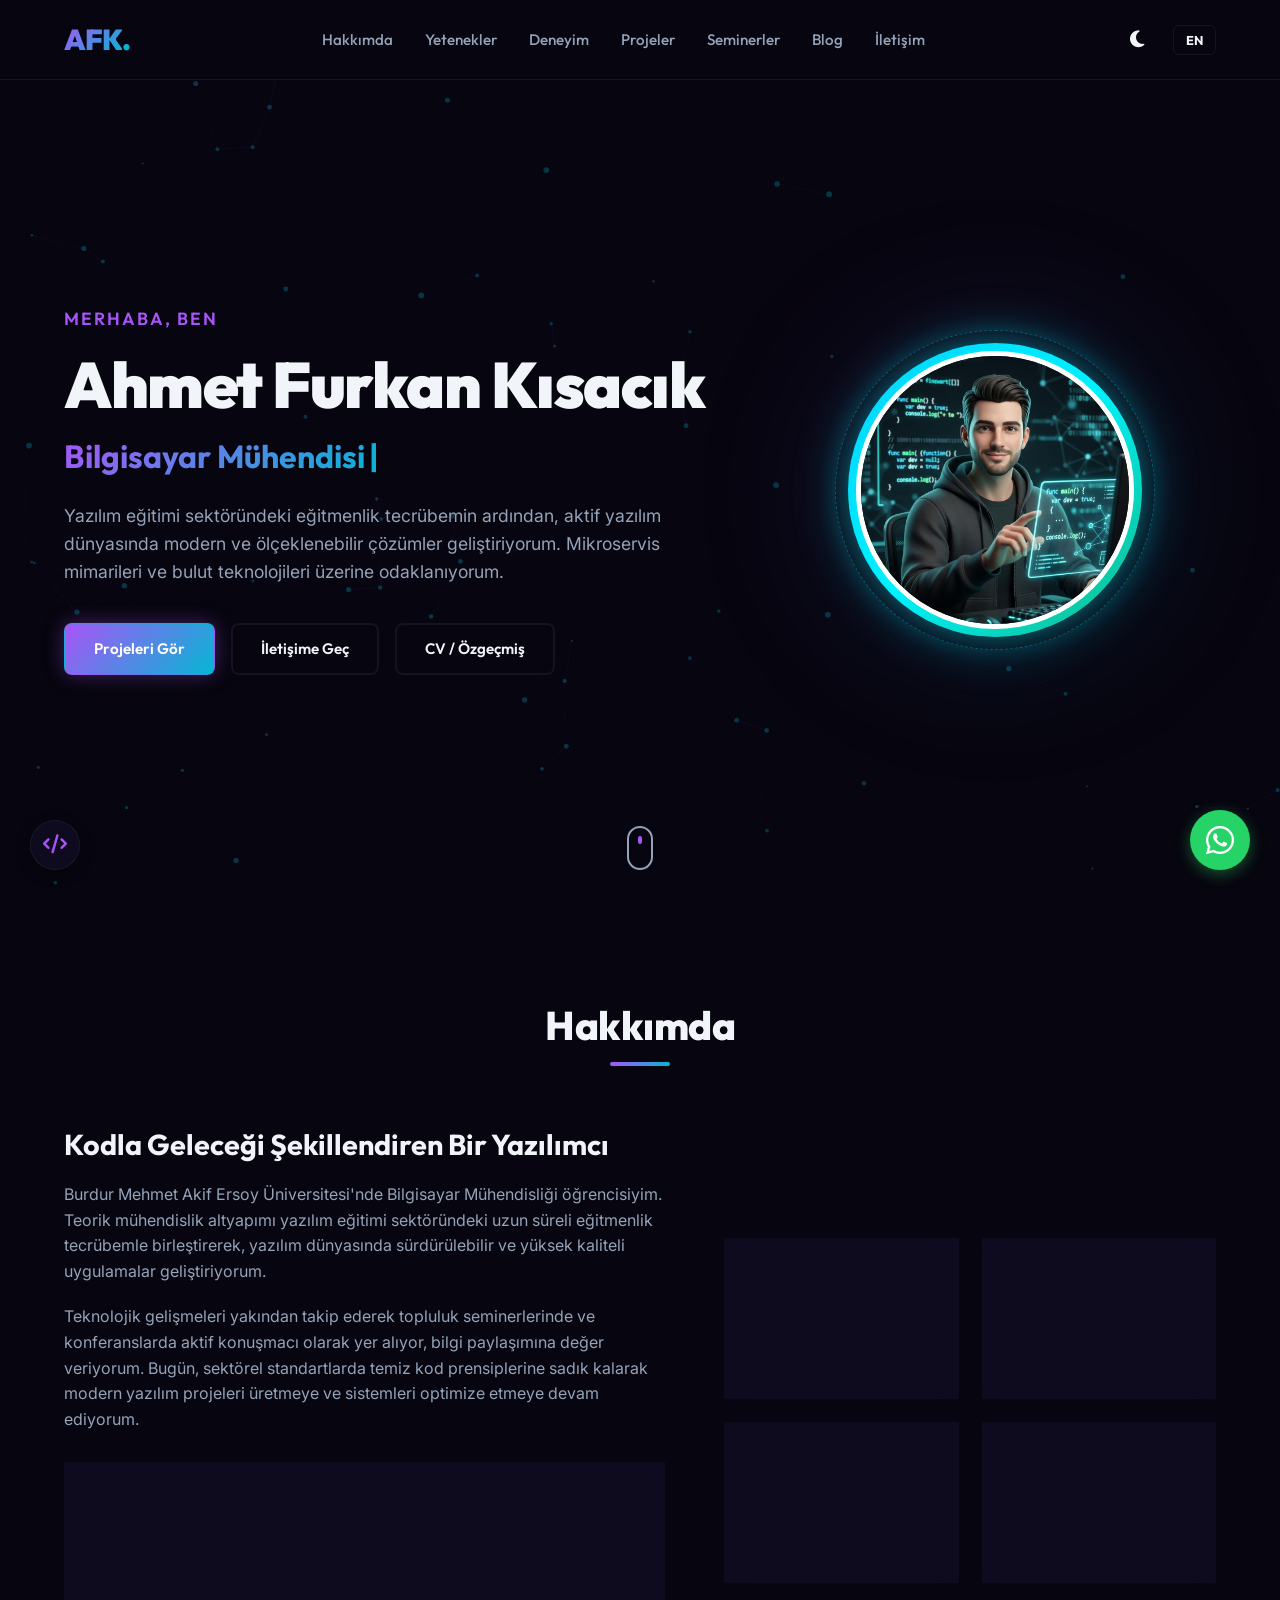
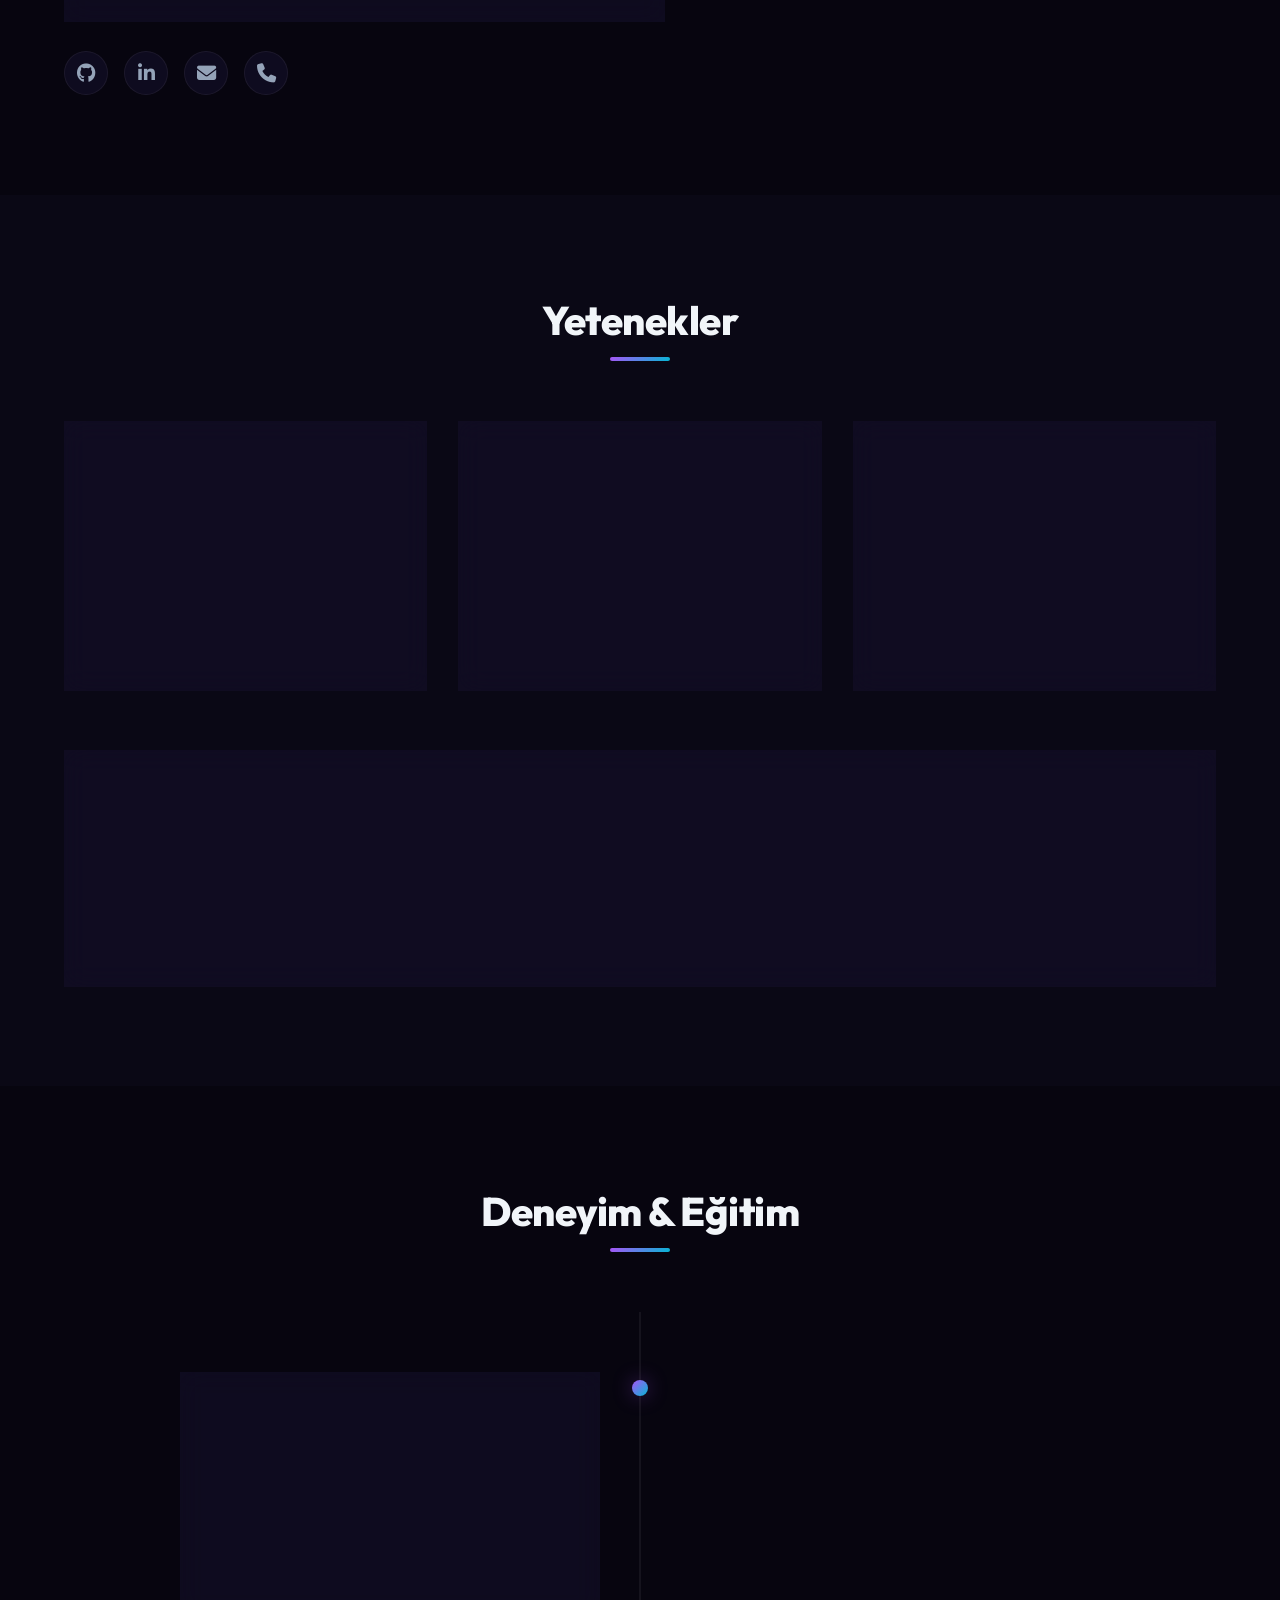
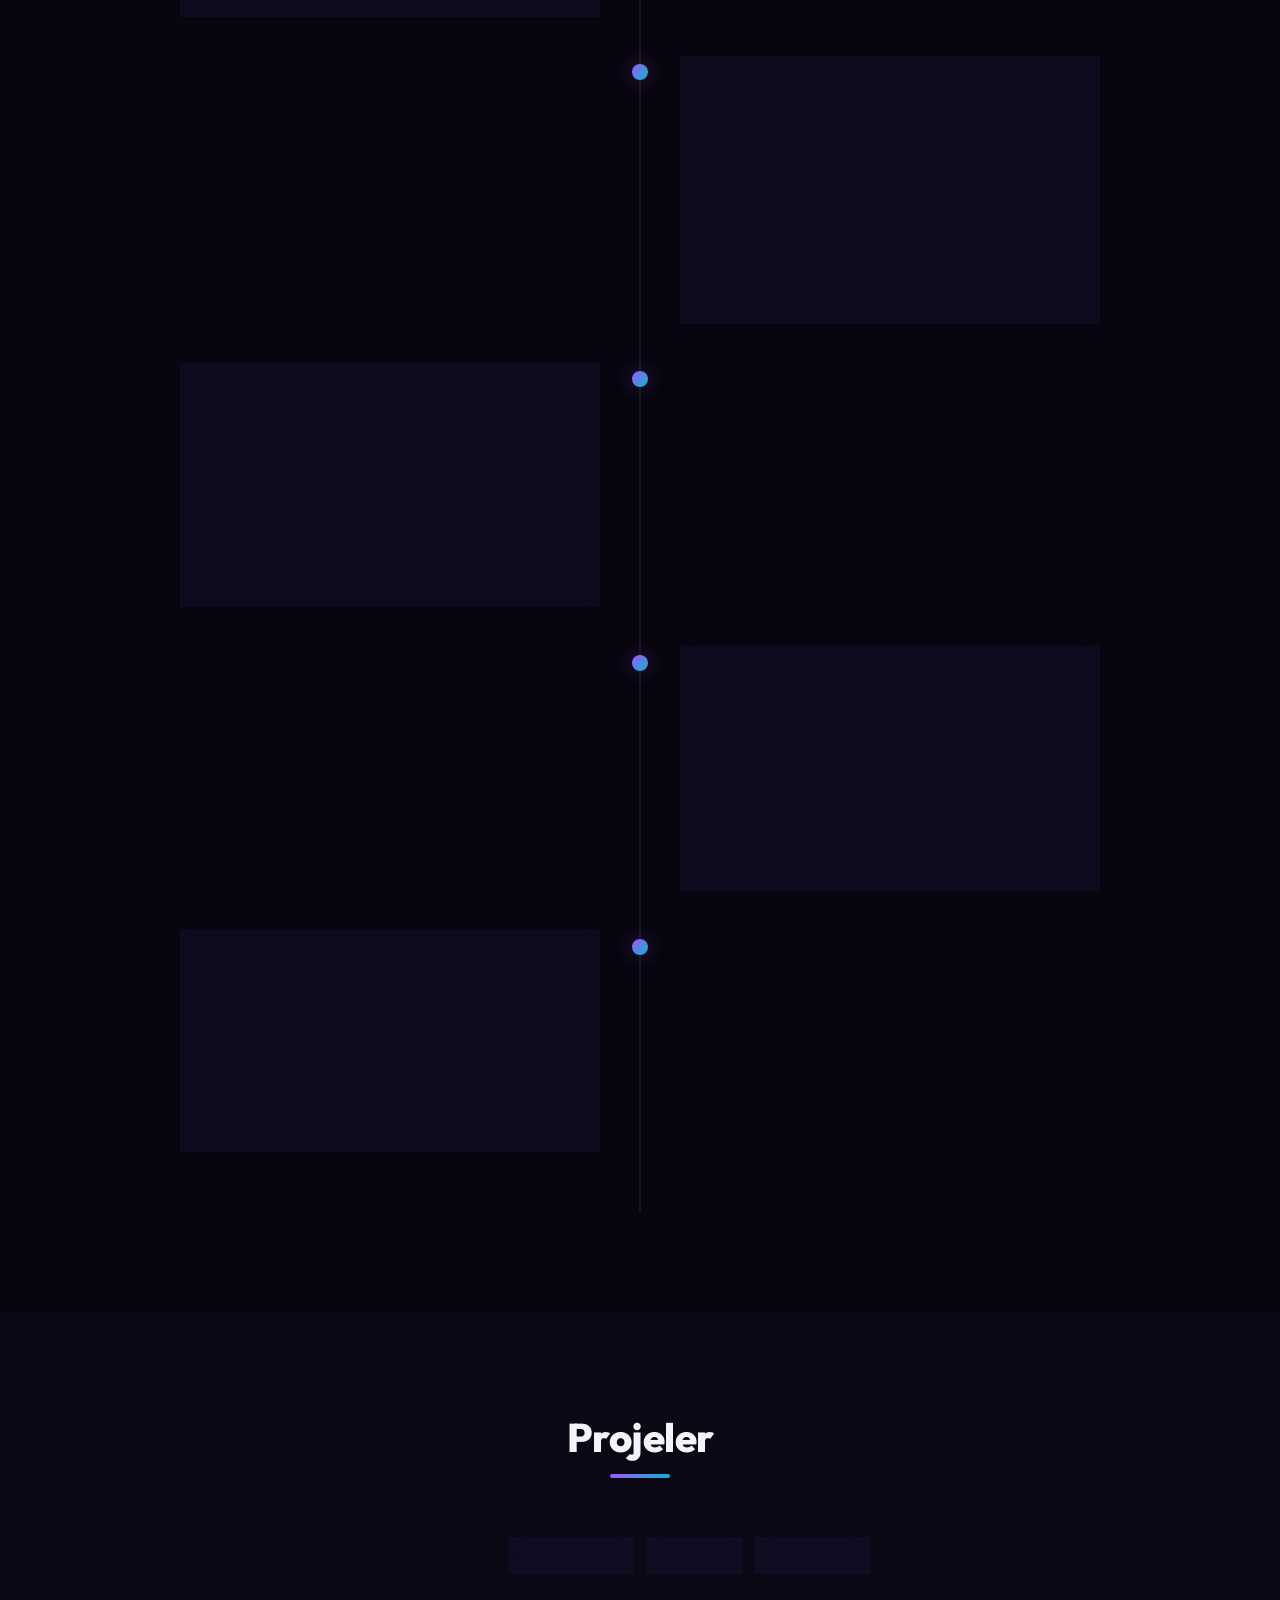
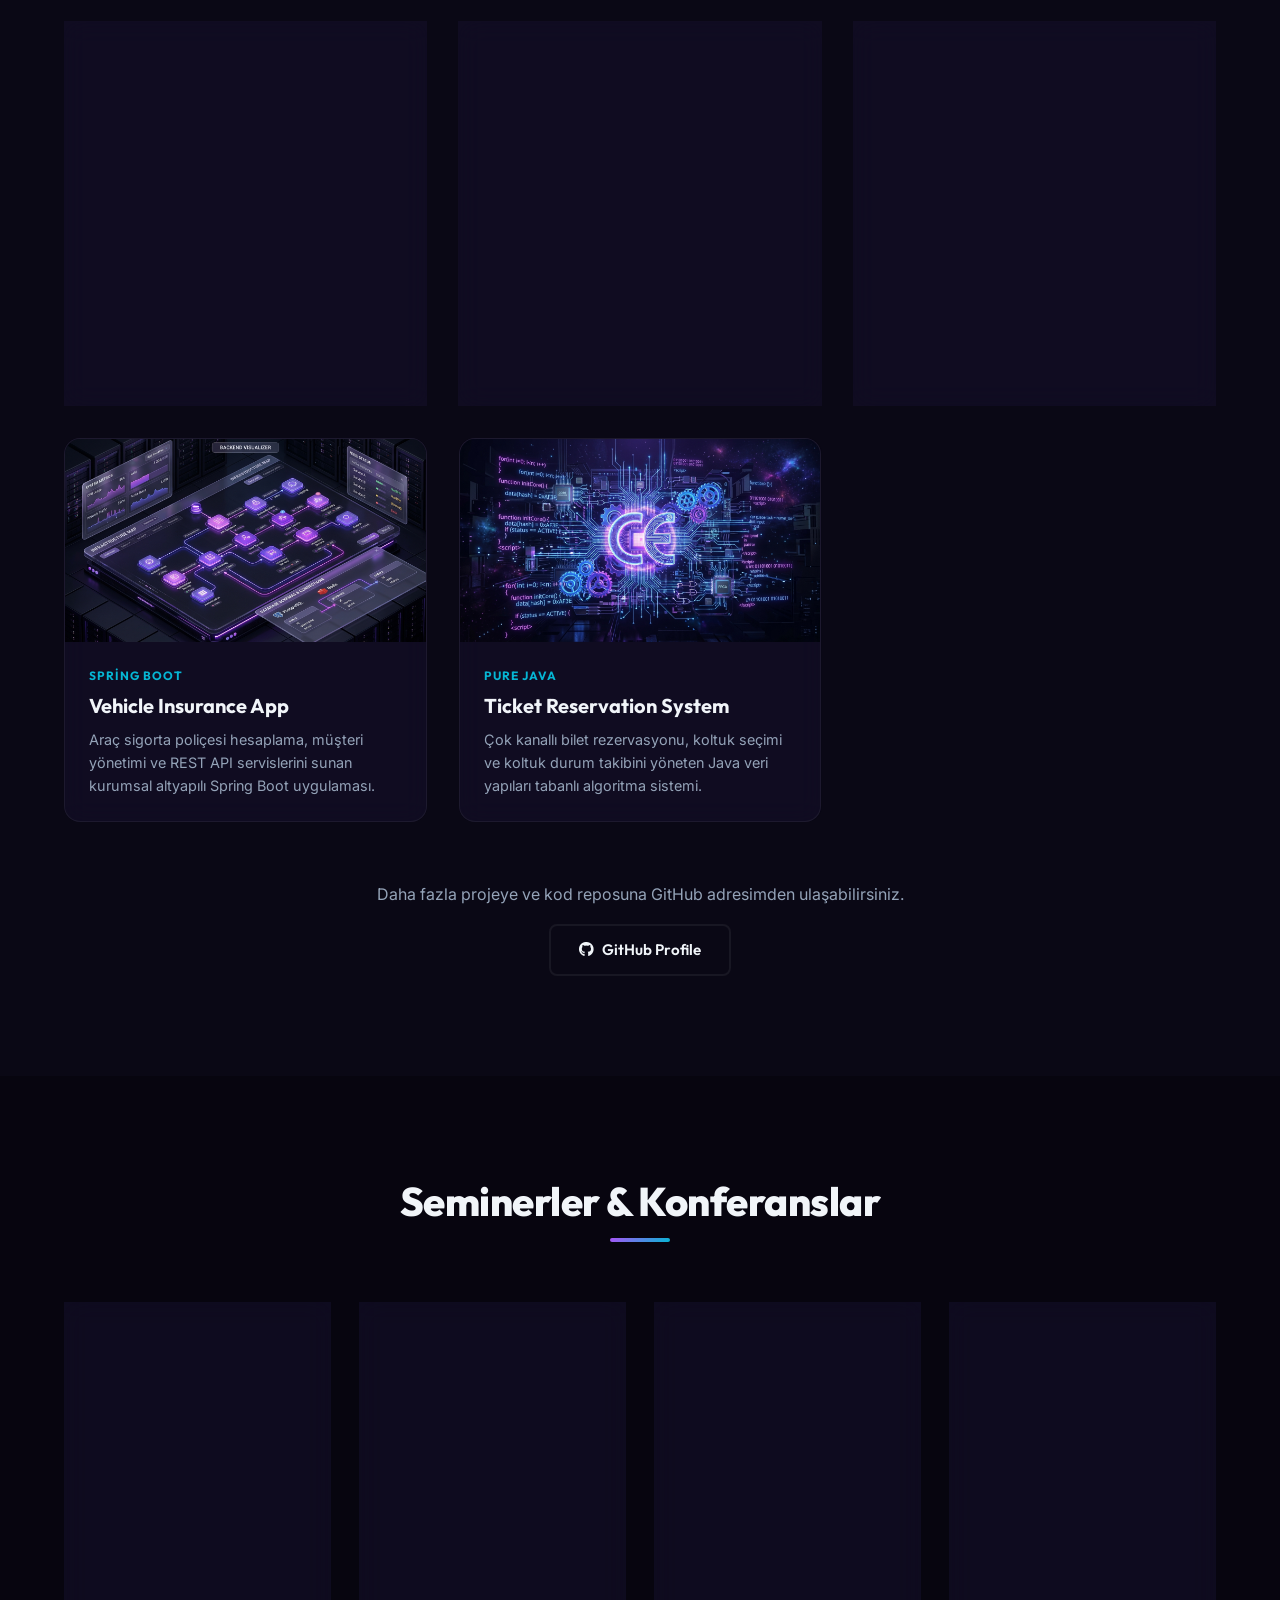
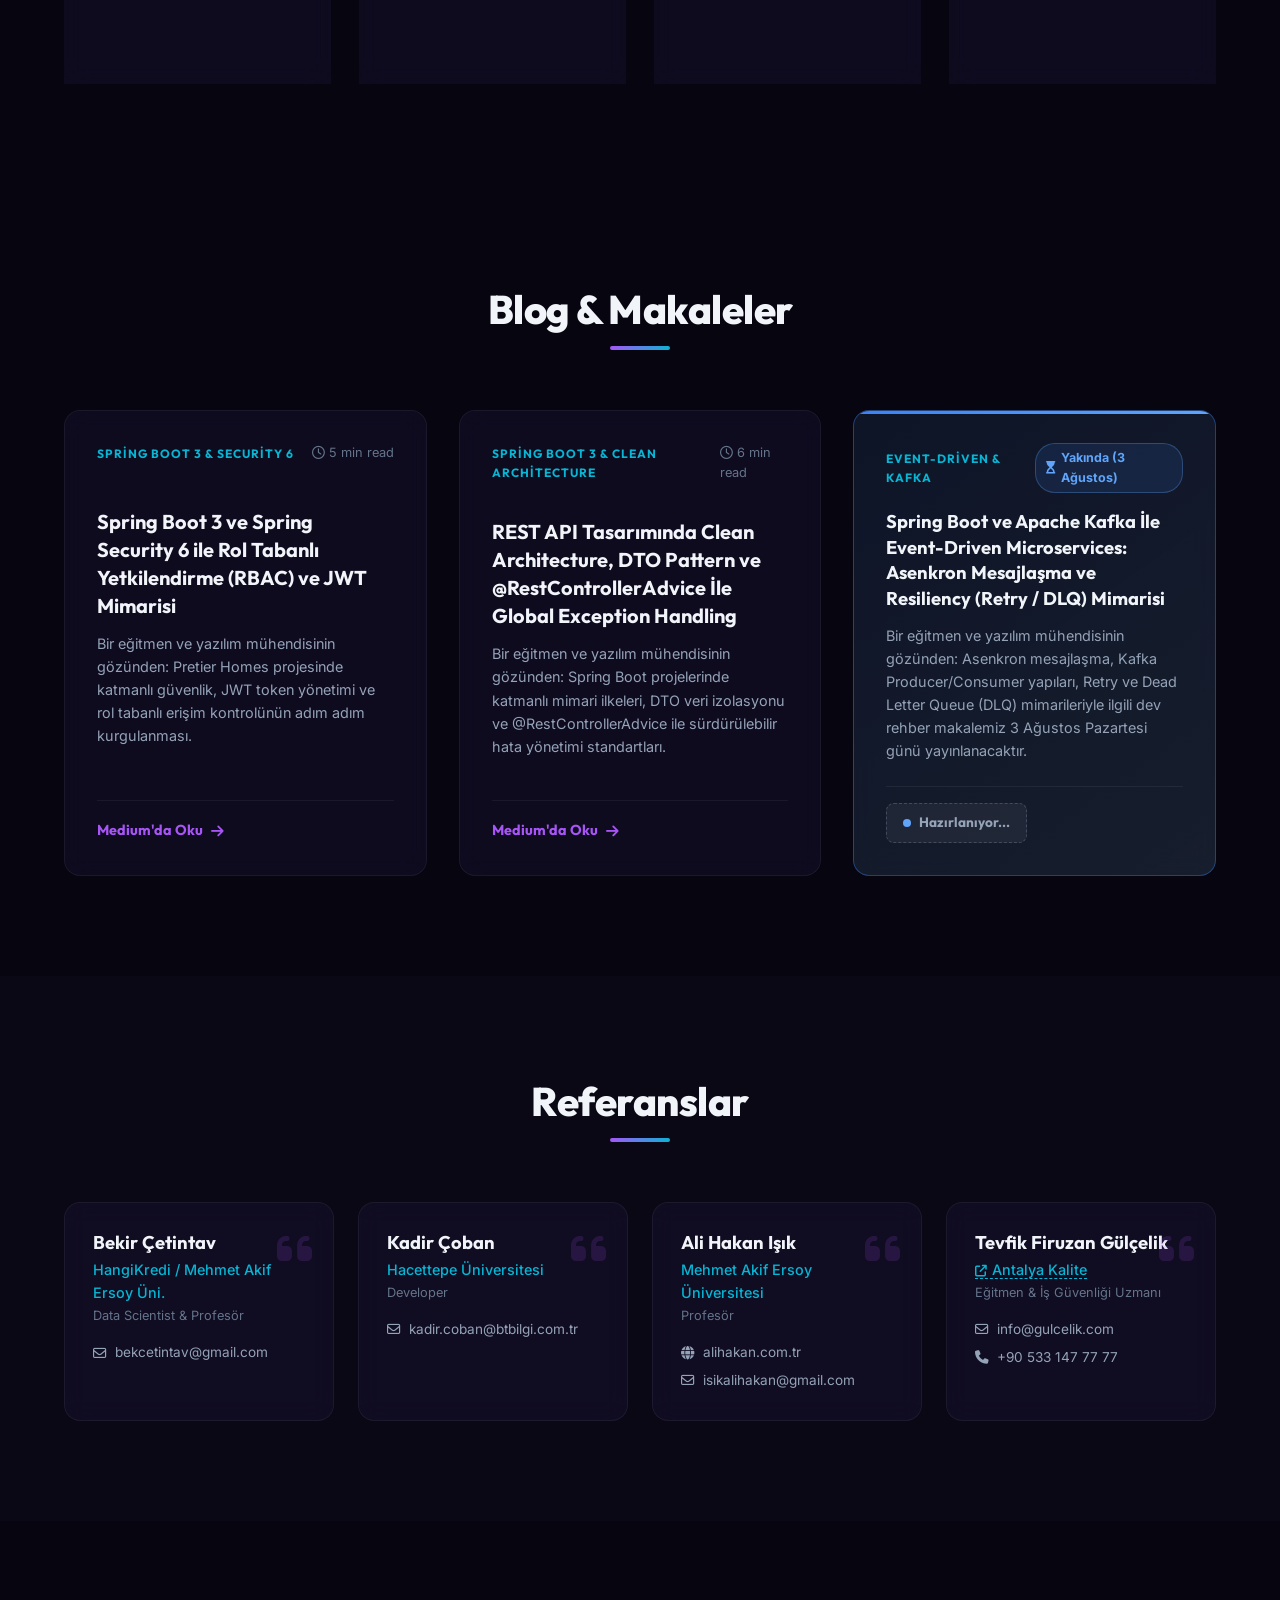
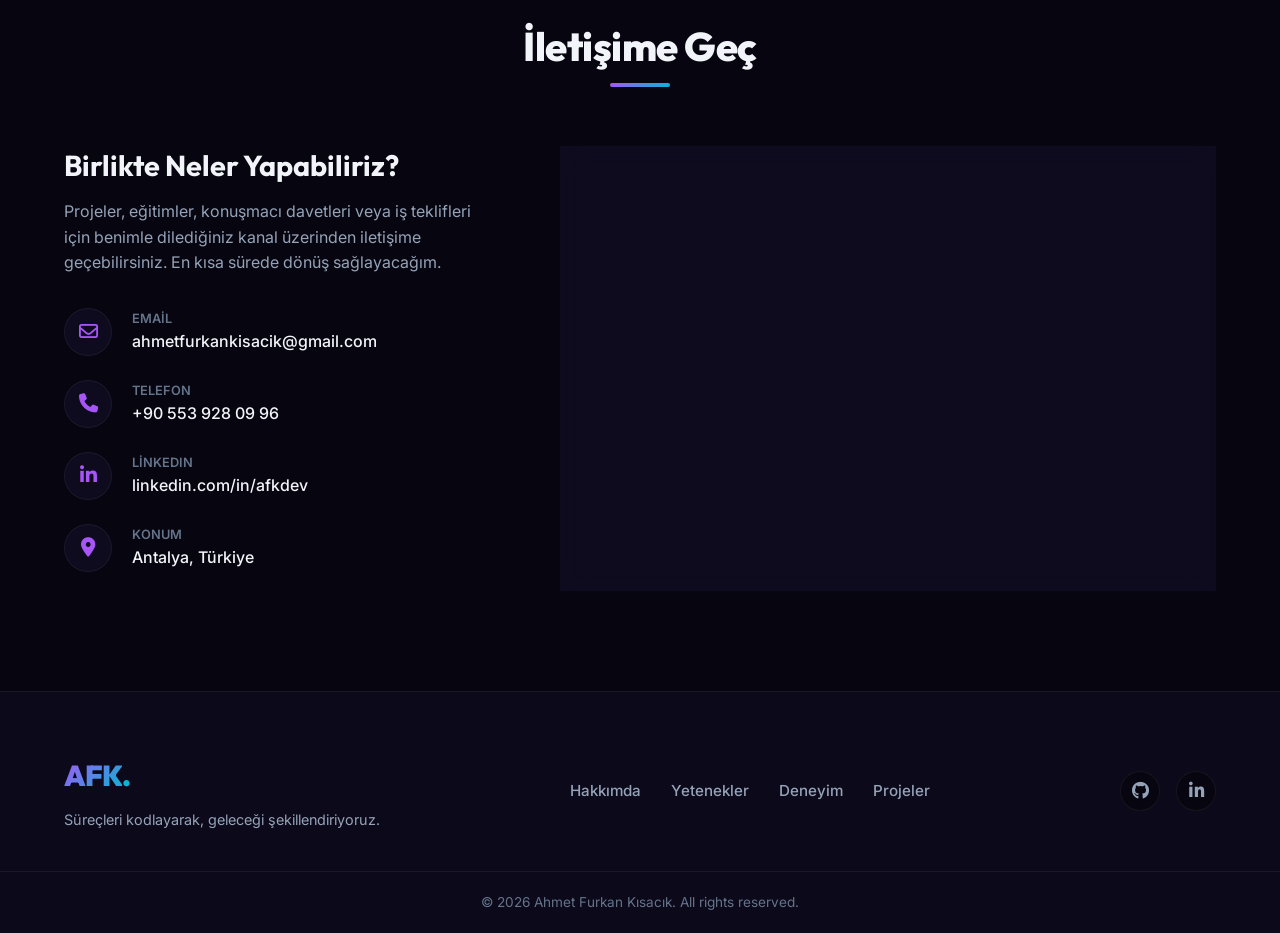
==== index.html @ f399ee6b "feat(contact): add LinkedIn profile link and update location to Antalya, Turkey" ====
<!DOCTYPE html>
<html lang="tr">
<head>
    <meta charset="UTF-8">
    <meta name="viewport" content="width=device-width, initial-scale=1.0">
    
    <!-- Favicon -->
    <link rel="icon" type="image/svg+xml" href="favicon.svg">

    <!-- SEO Meta Tags -->
    <title>Ahmet Furkan Kısacık | Bilgisayar Mühendisi &amp; Yazılım Geliştirici</title>
    <meta name="description" content="Ahmet Furkan Kısacık - Bilgisayar Mühendisi &amp; Yazılım Geliştirici. Kişisel portfolyo sitesi. Projeler, iş deneyimleri ve yetenekler.">
    <meta name="keywords" content="Ahmet Furkan Kısacık, Ahmet Furkan Kisacik, Bilgisayar Mühendisi, Computer Engineer, Yazılım Geliştirici, Software Developer, Java, Spring Boot, Next.js, Portfolyo">
    <meta name="author" content="Ahmet Furkan Kısacık">
    <link rel="canonical" href="https://ahmetfurkankisacik.com">

    <!-- Open Graph / Facebook (Sosyal Medya Paylaşımları İçin) -->
    <meta property="og:type" content="website">
    <meta property="og:url" content="https://ahmetfurkankisacik.com">
    <meta property="og:title" content="Ahmet Furkan Kısacık | Bilgisayar Mühendisi &amp; Yazılım Geliştirici">
    <meta property="og:description" content="Ahmet Furkan Kısacık'ın kişisel portfolyo web sitesi. Geliştirdiği projeler, iş deneyimleri ve yetenekleri.">
    <meta property="og:image" content="https://ahmetfurkankisacik.com/images/software_engineering.jpg">

    <!-- Twitter -->
    <meta property="twitter:card" content="summary_large_image">
    <meta property="twitter:url" content="https://ahmetfurkankisacik.com">
    <meta property="twitter:title" content="Ahmet Furkan Kısacık | Bilgisayar Mühendisi &amp; Yazılım Geliştirici">
    <meta property="twitter:description" content="Ahmet Furkan Kısacık'ın kişisel portfolyo web sitesi. Geliştirdiği projeler, iş deneyimleri ve yetenekleri.">
    <meta property="twitter:image" content="https://ahmetfurkankisacik.com/images/software_engineering.jpg">

    <!-- JSON-LD Structured Data / Schema.org (Google Arama Motoru Entegrasyonu) -->
    <script type="application/ld+json">
    {
      "@context": "https://schema.org",
      "@type": "Person",
      "name": "Ahmet Furkan Kısacık",
      "alternateName": "Ahmet Furkan Kisacik",
      "url": "https://ahmetfurkankisacik.com",
      "image": "https://ahmetfurkankisacik.com/images/software_engineering.jpg",
      "sameAs": [
        "https://github.com/ahmetfurkankisacik",
        "https://www.linkedin.com/in/afkdev"
      ],
      "jobTitle": "Software Engineer / Computer Engineer",
      "worksFor": {
        "@type": "Organization",
        "name": "Pegas Turizm"
      },
      "alumniOf": {
        "@type": "EducationalOrganization",
        "name": "Mehmet Akif Ersoy Üniversitesi"
      },
      "description": "Bilgisayar Mühendisi ve Yazılım Geliştirici. Java, Spring Boot ve Next.js teknolojilerinde uzman."
    }
    </script>

    <!-- Google Fonts -->
    <link rel="preconnect" href="https://fonts.googleapis.com">
    <link rel="preconnect" href="https://fonts.gstatic.com" crossorigin>
    <link href="https://fonts.googleapis.com/css2?family=Inter:wght@300;400;500;600;700;800&family=Outfit:wght@300;400;500;600;700;800;900&display=swap" rel="stylesheet">
    <!-- FontAwesome for Icons -->
    <link rel="stylesheet" href="https://cdnjs.cloudflare.com/ajax/libs/font-awesome/6.4.0/css/all.min.css">
    <!-- Custom CSS -->
    <link rel="stylesheet" href="style.css">
</head>
<body class="dark-theme">
    <!-- Background Canvas for Particles -->
    <canvas id="hero-canvas"></canvas>

    <!-- Header / Navigation -->
    <header id="header" class="header">
        <div class="container header-container">
            <a href="#" id="brand-logo" class="logo">
                <span class="logo-text">AFK</span><span class="logo-dot">.</span>
            </a>
            <nav class="nav-menu" id="nav-menu">
                <ul>
                    <li><a href="#about" class="nav-link active" data-key="nav-about">Hakkımda</a></li>
                    <li><a href="#skills" class="nav-link" data-key="nav-skills">Yetenekler</a></li>
                    <li><a href="#experience" class="nav-link" data-key="nav-experience">Deneyim</a></li>
                    <li><a href="#projects" class="nav-link" data-key="nav-projects">Projeler</a></li>
                    <li><a href="#seminars" class="nav-link" data-key="nav-seminars">Seminerler</a></li>
                    <li><a href="#blog" class="nav-link" data-key="nav-blog">Blog</a></li>
                    <li><a href="#contact" class="nav-link" data-key="nav-contact">İletişim</a></li>
                </ul>
            </nav>
            <div class="header-actions">
                <!-- Theme Toggle Button -->
                <button id="theme-toggle" class="icon-btn" aria-label="Temayı Değiştir">
                    <i class="fa-solid fa-moon moon-icon"></i>
                    <i class="fa-solid fa-sun sun-icon"></i>
                </button>
                <!-- Language Switcher Button -->
                <button id="lang-toggle" class="lang-btn" aria-label="Switch Language">
                    <span class="lang-text">EN</span>
                </button>
                <!-- Mobile Menu Button -->
                <button id="mobile-menu-toggle" class="icon-btn mobile-toggle" aria-label="Menüyü Aç">
                    <i class="fa-solid fa-bars"></i>
                </button>
            </div>
        </div>
    </header>

    <main>
        <!-- Hero Section -->
        <section id="hero" class="hero-section">
            <div class="container hero-container">
                <div class="hero-content">
                    <span class="hero-greeting" data-key="hero-greeting">Merhaba, Ben</span>
                    <h1 class="hero-title">Ahmet Furkan Kısacık</h1>
                    <h2 class="hero-subtitle">
                        <span class="typing-text" data-key="hero-subtitle">Bilgisayar Mühendisi</span>
                    </h2>
                    <p class="hero-description" data-key="hero-desc">
                        Yazılım eğitimi sektöründeki eğitmenlik tecrübemin ardından, aktif yazılım dünyasında modern ve ölçeklenebilir çözümler geliştiriyorum. Mikroservis mimarileri ve bulut teknolojileri üzerine odaklanıyorum.
                    </p>
                    <div class="hero-buttons">
                        <a href="#projects" class="btn btn-primary" data-key="hero-btn-projects">Projeleri Gör</a>
                        <a href="#contact" class="btn btn-outline" data-key="hero-btn-contact">İletişime Geç</a>
                        <a href="cv.html" class="btn btn-outline" target="_blank" data-key="hero-btn-cv"><i class="fa-solid fa-file-pdf"></i> CV / Özgeçmiş</a>
                    </div>
                </div>
                <div class="hero-visual">
                    <div class="glowing-orb"></div>
                    <div class="avatar-card">
                        <div class="avatar-inner-ring">
                            <div class="avatar-inner">
                                <img src="images/avatar.jpg" alt="Ahmet Furkan Kısacık - Developer Avatar" class="hero-avatar-img">
                            </div>
                        </div>
                    </div>
                </div>
            </div>
            <div class="scroll-down">
                <a href="#about" aria-label="Aşağı Kaydır">
                    <div class="mouse-icon">
                        <div class="wheel"></div>
                    </div>
                </a>
            </div>
        </section>

        <!-- About Section -->
        <section id="about" class="section-padding scroll-animate">
            <div class="container">
                <div class="section-header">
                    <h2 class="section-title" data-key="about-title">Hakkımda</h2>
                    <div class="underline"></div>
                </div>
                <div class="about-grid">
                    <div class="about-info">
                        <h3 data-key="about-welcome">Kodla Geleceği Şekillendiren Bir Yazılımcı</h3>
                        <p data-key="about-p1">
                            Burdur Mehmet Akif Ersoy Üniversitesi'nde Bilgisayar Mühendisliği öğrencisiyim. Teorik mühendislik altyapımı yazılım eğitimi sektöründeki uzun süreli eğitmenlik tecrübemle birleştirerek, yazılım dünyasında sürdürülebilir ve yüksek kaliteli uygulamalar geliştiriyorum.
                        </p>
                        <p data-key="about-p2">
                            Teknolojik gelişmeleri yakından takip ederek topluluk seminerlerinde ve konferanslarda aktif konuşmacı olarak yer alıyor, bilgi paylaşımına değer veriyorum. Bugün, sektörel standartlarda temiz kod prensiplerine sadık kalarak modern yazılım projeleri üretmeye ve sistemleri optimize etmeye devam ediyorum.
                        </p>
                        <div class="about-focus">
                            <h4 data-key="about-focus-title">Yakın Hedefim:</h4>
                            <p data-key="about-focus-text"><i class="fa-solid fa-network-wired focus-icon"></i> Mikroservislerde event-driven mimariler (Kafka/RabbitMQ) ve Kubernetes tabanlı bulut-yerli (cloud-native) orkestrasyon süreçlerinde uzmanlaşarak GitOps pratiklerini (ArgoCD) kurumsal sistemlere entegre etmek.</p>
                        </div>
                        <div class="social-links">
                            <a href="https://github.com/ahmetfurkankisacik" target="_blank" rel="noopener" aria-label="GitHub"><i class="fa-brands fa-github"></i></a>
                            <a href="https://www.linkedin.com/in/afkdev" target="_blank" rel="noopener" aria-label="LinkedIn"><i class="fa-brands fa-linkedin-in"></i></a>
                            <a href="mailto:ahmetfurkankisacik@gmail.com" aria-label="Email"><i class="fa-solid fa-envelope"></i></a>
                            <a href="tel:+905539280996" aria-label="Telefon"><i class="fa-solid fa-phone"></i></a>
                        </div>
                    </div>
                    <div class="about-stats-grid">
                        <div class="stat-card">
                            <span class="stat-number">2.5+</span>
                            <span class="stat-label" data-key="stat-exp">Yıl Eğitmenlik Deneyimi</span>
                        </div>
                        <div class="stat-card">
                            <span class="stat-number">100+</span>
                            <span class="stat-label" data-key="stat-students">Eğitilen Öğrenci</span>
                        </div>
                        <div class="stat-card">
                            <span class="stat-number">15+</span>
                            <span class="stat-label" data-key="stat-projects">Geliştirilen Proje</span>
                        </div>
                        <div class="stat-card">
                            <span class="stat-number">4+</span>
                            <span class="stat-label" data-key="stat-seminars">Verilen Seminer</span>
                        </div>
                    </div>
                </div>
            </div>
        </section>

        <!-- Skills Section -->
        <section id="skills" class="section-padding bg-alt scroll-animate">
            <div class="container">
                <div class="section-header">
                    <h2 class="section-title" data-key="skills-title">Yetenekler</h2>
                    <div class="underline"></div>
                </div>
                <div class="skills-grid">
                    <!-- Backend Development -->
                    <div class="skills-category">
                        <div class="category-header">
                            <i class="fa-solid fa-gears category-icon"></i>
                            <h3 data-key="skills-cat-backend">Backend Geliştirme</h3>
                        </div>
                        <div class="skills-list">
                            <div class="skill-item">
                                <span class="skill-name">Java / Spring Boot</span>
                                <div class="skill-progress-bar"><div class="progress" style="width: 90%;"></div></div>
                            </div>
                            <div class="skill-item">
                                <span class="skill-name">Hibernate / JPA</span>
                                <div class="skill-progress-bar"><div class="progress" style="width: 85%;"></div></div>
                            </div>
                            <div class="skill-item">
                                <span class="skill-name">Microservices Architecture</span>
                                <div class="skill-progress-bar"><div class="progress" style="width: 80%;"></div></div>
                            </div>
                        </div>
                    </div>

                    <!-- Frontend Development -->
                    <div class="skills-category">
                        <div class="category-header">
                            <i class="fa-solid fa-code category-icon"></i>
                            <h3 data-key="skills-cat-frontend">Frontend Geliştirme</h3>
                        </div>
                        <div class="skills-list">
                            <div class="skill-item">
                                <span class="skill-name">React.js / Next.js</span>
                                <div class="skill-progress-bar"><div class="progress" style="width: 85%;"></div></div>
                            </div>
                            <div class="skill-item">
                                <span class="skill-name">JavaScript / TypeScript</span>
                                <div class="skill-progress-bar"><div class="progress" style="width: 90%;"></div></div>
                            </div>
                            <div class="skill-item">
                                <span class="skill-name">HTML5 / CSS3 / Bootstrap</span>
                                <div class="skill-progress-bar"><div class="progress" style="width: 95%;"></div></div>
                            </div>
                        </div>
                    </div>

                    <!-- Databases & Clouds -->
                    <div class="skills-category">
                        <div class="category-header">
                            <i class="fa-solid fa-database category-icon"></i>
                            <h3 data-key="skills-cat-db">Veritabanı &amp; Bulut</h3>
                        </div>
                        <div class="skills-list">
                            <div class="skill-item">
                                <span class="skill-name">SQL (PostgreSQL, MySQL)</span>
                                <div class="skill-progress-bar"><div class="progress" style="width: 88%;"></div></div>
                            </div>
                            <div class="skill-item">
                                <span class="skill-name">NoSQL Databases</span>
                                <div class="skill-progress-bar"><div class="progress" style="width: 80%;"></div></div>
                            </div>
                            <div class="skill-item">
                                <span class="skill-name">GCP &amp; AWS DevOps (Öğreniyor)</span>
                                <div class="skill-progress-bar"><div class="progress" style="width: 70%;"></div></div>
                            </div>
                        </div>
                    </div>
                </div>

                <!-- Soft Skills & Tools -->
                <div class="soft-skills-container">
                    <h3 class="soft-skills-title" data-key="skills-tools-title">Araçlar &amp; Metodolojiler</h3>
                    <div class="soft-skills-badges">
                        <span class="badge"><i class="fa-brands fa-git-alt"></i> Git &amp; GitHub</span>
                        <span class="badge"><i class="fa-solid fa-infinity"></i> CI/CD Pipeline</span>
                        <span class="badge"><i class="fa-solid fa-cubes"></i> OOP (Nesne Yönelimli Programlama)</span>
                        <span class="badge"><i class="fa-brands fa-docker"></i> Docker &amp; Kubernetes</span>
                        <span class="badge"><i class="fa-solid fa-network-wired"></i> REST &amp; SOAP API</span>
                        <span class="badge"><i class="fa-solid fa-arrows-spin"></i> IoC &amp; Dependency Injection</span>
                        <span class="badge"><i class="fa-solid fa-wand-magic-sparkles"></i> Clean Code &amp; Design Patterns</span>
                        <span class="badge"><i class="fa-solid fa-users"></i> Takım Yönetimi &amp; Çeviklik</span>
                    </div>
                </div>
            </div>
        </section>

        <!-- Experience & Education (Timeline) -->
        <section id="experience" class="section-padding scroll-animate">
            <div class="container">
                <div class="section-header">
                    <h2 class="section-title" data-key="experience-title">Deneyim &amp; Eğitim</h2>
                    <div class="underline"></div>
                </div>
                <div class="timeline">
                    <!-- Item 0 (Current) -->
                    <div class="timeline-item left">
                        <div class="timeline-dot"></div>
                        <div class="timeline-content">
                            <span class="timeline-date" data-key="exp-0-date">10.2025 - Devam Ediyor</span>
                            <h3 class="timeline-title" data-key="exp-0-title">Yazılım Mühendisi Stajyeri</h3>
                            <h4 class="timeline-subtitle">Pegas Turizm</h4>
                            <p class="timeline-text" data-key="exp-0-desc">
                                Pegas Turizm bünyesinde kurumsal turizm teknolojileri, rezervasyon sistemleri ve aktif yazılım projelerinin geliştirilmesinde stajyer yazılım mühendisi olarak rol alıyorum.
                            </p>
                        </div>
                    </div>
                    <!-- Item 1 -->
                    <div class="timeline-item right">
                        <div class="timeline-dot"></div>
                        <div class="timeline-content">
                            <span class="timeline-date">01.05.2025 - 31.07.2025</span>
                            <h3 class="timeline-title" data-key="exp-1-title">HangiKredi Teknoloji Okulu</h3>
                            <h4 class="timeline-subtitle">HangiKredi</h4>
                            <p class="timeline-text" data-key="exp-1-desc">
                                Fintech alanında geliştirilen 3 aylık kapsamlı bir projede yer alarak finansal teknolojiler, mikroservis mimarileri ve güvenli ödeme sistemleri üzerine hem eğitim aldım hem de pratik geliştirme süreçlerinde aktif rol aldım.
                            </p>
                        </div>
                    </div>
                    <!-- Item 2 -->
                    <div class="timeline-item left">
                        <div class="timeline-dot"></div>
                        <div class="timeline-content">
                            <span class="timeline-date">23.11.2022 - 30.09.2025</span>
                            <h3 class="timeline-title" data-key="exp-2-title">Full Stack Developer Instructor</h3>
                            <h4 class="timeline-subtitle">Techpro Education</h4>
                            <p class="timeline-text" data-key="exp-2-desc">
                                Full Stack programları kapsamında Java, Spring Boot, React ve veritabanı sistemleri üzerine eğitmenlik yaptım. Öğrencilerin projelerinin yönetimini üstlenerek, yazılım yaşam döngüsü (SDLC), stres yönetimi ve takım koordinasyonu gibi profesyonel yetenekleri aktardım ve uyguladım.
                            </p>
                        </div>
                    </div>
                    <!-- Item 3 -->
                    <div class="timeline-item right">
                        <div class="timeline-dot"></div>
                        <div class="timeline-content">
                            <span class="timeline-date">23.05.2022 - 30.07.2023</span>
                            <h3 class="timeline-title" data-key="exp-3-title">Bootcamp Katılımcısı</h3>
                            <h4 class="timeline-subtitle">Techpro Education</h4>
                            <p class="timeline-text" data-key="exp-3-desc">
                                Yazılıma profesyonel başlangıcımı yaptığım 14 aylık yoğun program süresince 3 mini proje ve 1 staj (internship) projesini başarıyla tamamlayarak Full Stack geliştirici yeteneklerinin temelini attım.
                            </p>
                        </div>
                    </div>
                    <!-- Item 4 -->
                    <div class="timeline-item left">
                        <div class="timeline-dot"></div>
                        <div class="timeline-content">
                            <span class="timeline-date">2022 - 2026</span>
                            <h3 class="timeline-title" data-key="exp-4-title">Bilgisayar Mühendisliği Lisansı</h3>
                            <h4 class="timeline-subtitle">Burdur Mehmet Akif Ersoy Üniversitesi</h4>
                            <p class="timeline-text" data-key="exp-4-desc">
                                Bilgisayar bilimleri teorisi, algoritmalar, veri yapıları ve yazılım mühendisliği metodolojileri üzerine akademik eğitim alarak mühendislik yaklaşımımı güçlendirdim.
                            </p>
                        </div>
                    </div>
                </div>
            </div>
        </section>

        <!-- Projects Section -->
        <section id="projects" class="section-padding bg-alt scroll-animate">
            <div class="container">
                <div class="section-header">
                    <h2 class="section-title" data-key="projects-title">Projeler</h2>
                    <div class="underline"></div>
                </div>
                <!-- Filters -->
                <div class="project-filters">
                    <button class="filter-btn active" data-filter="all" data-key="filter-all">Hepsi</button>
                    <button class="filter-btn" data-filter="springboot" data-key="filter-springboot">Spring Boot</button>
                    <button class="filter-btn" data-filter="nextjs" data-key="filter-nextjs">Next.js</button>
                    <button class="filter-btn" data-filter="java" data-key="filter-java">Pure Java</button>
                </div>
                <!-- Projects Grid -->
                <div class="projects-grid">
                    <!-- Project 1: Pretier Homes -->
                    <div class="project-card" data-category="springboot" data-project-id="pretierhomes">
                        <div class="project-img-wrapper">
                            <img src="images/pretier_homes.jpg" alt="Pretier Homes Website" class="project-img">
                            <div class="project-overlay">
                                <span class="project-view-more" data-key="project-view">Detayları Gör</span>
                            </div>
                        </div>
                        <div class="project-info">
                            <span class="project-tag">Spring Boot</span>
                            <h3 class="project-card-title">Pretier Homes</h3>
                            <p class="project-card-desc" data-key="proj-pretier-desc">Modern gayrimenkul kiralama ve satın alma süreçlerini yöneten, tam kapsamlı emlak otomasyon web uygulaması.</p>
                        </div>
                    </div>

                    <!-- Project 5: Certificate System -->
                    <div class="project-card" data-category="nextjs" data-project-id="sertifikasistemi">
                        <div class="project-img-wrapper">
                            <img src="images/sertifika_sistemi.jpg" alt="Toplu Sertifika Sistemi" class="project-img">
                            <div class="project-overlay">
                                <span class="project-view-more" data-key="project-view">Detayları Gör</span>
                            </div>
                        </div>
                        <div class="project-info">
                            <span class="project-tag">Next.js / Prisma</span>
                            <h3 class="project-card-title">Toplu Sertifika Sistemi</h3>
                            <p class="project-card-desc" data-key="proj-cert-desc">Excel dosyalarından katılımcı listelerini okuyup toplu olarak özelleştirilmiş başarı ve katılım sertifikaları üreten web otomasyon sistemi.</p>
                        </div>
                    </div>

                    <!-- Project 2: School Management -->
                    <div class="project-card" data-category="java" data-project-id="schoolmanagement">
                        <div class="project-img-wrapper">
                            <img src="images/software_engineering.jpg" alt="School Management App" class="project-img">
                            <div class="project-overlay">
                                <span class="project-view-more" data-key="project-view">Detayları Gör</span>
                            </div>
                        </div>
                        <div class="project-info">
                            <span class="project-tag">Pure Java</span>
                            <h3 class="project-card-title">School Management App</h3>
                            <p class="project-card-desc" data-key="proj-school-desc">Öğrenci, öğretmen ve yönetim panellerini barındıran OOP prensiplerine sadık kalınarak yazılmış Java masaüstü/konsol uygulaması.</p>
                        </div>
                    </div>

                    <!-- Project 3: Vehicle Insurance -->
                    <div class="project-card" data-category="springboot" data-project-id="vehicleinsurance">
                        <div class="project-img-wrapper">
                            <img src="images/backend_systems.jpg" alt="Vehicle Insurance App" class="project-img">
                            <div class="project-overlay">
                                <span class="project-view-more" data-key="project-view">Detayları Gör</span>
                            </div>
                        </div>
                        <div class="project-info">
                            <span class="project-tag">Spring Boot</span>
                            <h3 class="project-card-title">Vehicle Insurance App</h3>
                            <p class="project-card-desc" data-key="proj-insurance-desc">Araç sigorta poliçesi hesaplama, müşteri yönetimi ve REST API servislerini sunan kurumsal altyapılı Spring Boot uygulaması.</p>
                        </div>
                    </div>

                    <!-- Project 4: Ticket Reservation -->
                    <div class="project-card" data-category="java" data-project-id="ticketreservation">
                        <div class="project-img-wrapper">
                            <img src="images/software_engineering.jpg" alt="Ticket Reservation System" class="project-img">
                            <div class="project-overlay">
                                <span class="project-view-more" data-key="project-view">Detayları Gör</span>
                            </div>
                        </div>
                        <div class="project-info">
                            <span class="project-tag">Pure Java</span>
                            <h3 class="project-card-title">Ticket Reservation System</h3>
                            <p class="project-card-desc" data-key="proj-ticket-desc">Çok kanallı bilet rezervasyonu, koltuk seçimi ve koltuk durum takibini yöneten Java veri yapıları tabanlı algoritma sistemi.</p>
                        </div>
                    </div>
                </div>
                <div class="projects-footer">
                    <p data-key="projects-more-git">Daha fazla projeye ve kod reposuna GitHub adresimden ulaşabilirsiniz.</p>
                    <a href="https://github.com/ahmetfurkankisacik" target="_blank" rel="noopener" class="btn btn-outline"><i class="fa-brands fa-github"></i> GitHub Profile</a>
                </div>
            </div>
        </section>

        <!-- Seminars Section -->
        <section id="seminars" class="section-padding scroll-animate">
            <div class="container">
                <div class="section-header">
                    <h2 class="section-title" data-key="seminars-title">Seminerler &amp; Konferanslar</h2>
                    <div class="underline"></div>
                </div>
                <div class="seminars-grid">
                    <!-- Seminar 1 -->
                    <div class="seminar-card">
                        <div class="seminar-icon-wrapper">
                            <i class="fa-solid fa-chalkboard-user"></i>
                        </div>
                        <span class="seminar-date">23.05.2024</span>
                        <h3 class="seminar-title" data-key="sem-1-title">ALKÜ Siber Güvenlik Semineri</h3>
                        <p class="seminar-desc" data-key="sem-1-desc">Alanya Alaaddin Keykubat Üniversitesi Siber Güvenlik Topluluğu öğrencilerine yönelik siber güvenlik yaklaşımları ve güvenli kod geliştirme üzerine bir seminer verdim.</p>
                    </div>

                    <!-- Seminar 2 -->
                    <div class="seminar-card">
                        <div class="seminar-icon-wrapper">
                            <i class="fa-solid fa-users-viewfinder"></i>
                        </div>
                        <span class="seminar-date">17.05.2024</span>
                        <h3 class="seminar-title" data-key="sem-2-title">TBD GBYF Çalıştayı &amp; Seminer</h3>
                        <p class="seminar-desc" data-key="sem-2-desc">Türkiye Bilişim Derneği Genç Beyinler Yeni Fikirler etkinliğinde 12 farklı üniversiteden gelen projeleri inceleyip değerlendirdim ve öğrencilere yazılım kariyeri hakkında seminer verdim.</p>
                    </div>

                    <!-- Seminar 3 -->
                    <div class="seminar-card">
                        <div class="seminar-icon-wrapper">
                            <i class="fa-solid fa-graduation-cap"></i>
                        </div>
                        <span class="seminar-date">07.03.2024</span>
                        <h3 class="seminar-title" data-key="sem-3-title">İstanbul Üni. 100. Yıl Bilişim Çalıştayı</h3>
                        <p class="seminar-desc" data-key="sem-3-desc">İstanbul Üniversitesi Matematik Kulübü öğrencilerine bilişim dünyası, yazılım mühendisliğinde çalışma modelleri ve öğrenme yol haritaları hakkında seminer verdim.</p>
                    </div>

                    <!-- Seminar 4 -->
                    <div class="seminar-card">
                        <div class="seminar-icon-wrapper">
                            <i class="fa-solid fa-microphone-lines"></i>
                        </div>
                        <span class="seminar-date">10.02.2024</span>
                        <h3 class="seminar-title" data-key="sem-4-title">Bilkent Üni. TEDx Katılımı</h3>
                        <p class="seminar-desc" data-key="sem-4-desc">TEDx Bilkent Üniversitesi programına katılarak inovasyon, liderlik ve teknolojik gelişimler üzerine farklı vizyonları takip etme şansı buldum.</p>
                    </div>
                </div>
            </div>
        </section>

        <!-- Blog / Articles Section -->
        <section id="blog" class="section-padding scroll-animate">
            <div class="container">
                <div class="section-header">
                    <h2 class="section-title" data-key="blog-title">Blog &amp; Makaleler</h2>
                    <div class="underline"></div>
                </div>
                <div class="blog-grid">
                    <!-- Article 1 -->
                    <article class="blog-card">
                        <div class="blog-card-header">
                            <span class="blog-tag">Spring Boot 3 &amp; Security 6</span>
                            <span class="blog-read-time"><i class="fa-regular fa-clock"></i> 5 min read</span>
                        </div>
                        <div class="blog-card-body">
                            <h3 class="blog-card-title">
                                <a href="https://medium.com/@ahmetfurkankisacik/bir-e%C4%9Fitmen-ve-yaz%C4%B1l%C4%B1m-m%C3%BChendisinin-g%C3%B6z%C3%BCnden-pretier-homes-projesinde-katmanl%C4%B1-g%C3%BCvenlik-jwt-token-6ff778bfdd7e" target="_blank" rel="noopener" data-key="article-1-title">
                                    Spring Boot 3 ve Spring Security 6 ile Rol Tabanlı Yetkilendirme (RBAC) ve JWT Mimarisi
                                </a>
                            </h3>
                            <p class="blog-card-desc" data-key="article-1-desc">
                                Bir eğitmen ve yazılım mühendisinin gözünden: Pretier Homes projesinde katmanlı güvenlik, JWT token yönetimi ve rol tabanlı erişim kontrolünün adım adım kurgulanması.
                            </p>
                        </div>
                        <div class="blog-card-footer">
                            <a href="https://medium.com/@ahmetfurkankisacik/bir-e%C4%9Fitmen-ve-yaz%C4%B1l%C4%B1m-m%C3%BChendisinin-g%C3%B6z%C3%BCnden-pretier-homes-projesinde-katmanl%C4%B1-g%C3%BCvenlik-jwt-token-6ff778bfdd7e" target="_blank" rel="noopener" class="btn-read-more">
                                <span data-key="blog-read-btn">Medium'da Oku</span> <i class="fa-solid fa-arrow-right"></i>
                            </a>
                        </div>
                    </article>

                    <!-- Article 2 -->
                    <article class="blog-card">
                        <div class="blog-card-header">
                            <span class="blog-tag">Spring Boot 3 &amp; Clean Architecture</span>
                            <span class="blog-read-time"><i class="fa-regular fa-clock"></i> 6 min read</span>
                        </div>
                        <div class="blog-card-body">
                            <h3 class="blog-card-title">
                                <a href="https://medium.com/@ahmetfurkankisacik/bir-e%C4%9Fitmen-ve-yaz%C4%B1l%C4%B1m-m%C3%BChendisinin-g%C3%B6z%C3%BCnden-spring-boot-projelerinde-katmanl%C4%B1-mimari-ilkeleri-66a9e5596352" target="_blank" rel="noopener" data-key="article-2-title">
                                    REST API Tasarımında Clean Architecture, DTO Pattern ve @RestControllerAdvice İle Global Exception Handling
                                </a>
                            </h3>
                            <p class="blog-card-desc" data-key="article-2-desc">
                                Bir eğitmen ve yazılım mühendisinin gözünden: Spring Boot projelerinde katmanlı mimari ilkeleri, DTO veri izolasyonu ve @RestControllerAdvice ile sürdürülebilir hata yönetimi standartları.
                            </p>
                        </div>
                        <div class="blog-card-footer">
                            <a href="https://medium.com/@ahmetfurkankisacik/bir-e%C4%9Fitmen-ve-yaz%C4%B1l%C4%B1m-m%C3%BChendisinin-g%C3%B6z%C3%BCnden-spring-boot-projelerinde-katmanl%C4%B1-mimari-ilkeleri-66a9e5596352" target="_blank" rel="noopener" class="btn-read-more">
                                <span data-key="blog-read-btn">Medium'da Oku</span> <i class="fa-solid fa-arrow-right"></i>
                            </a>
                        </div>
                    </article>

                    <!-- Article 3 (Upcoming) -->
                    <article class="blog-card blog-card-upcoming">
                        <div class="blog-card-header">
                            <span class="blog-tag">Event-Driven &amp; Kafka</span>
                            <span class="blog-badge-upcoming"><i class="fa-solid fa-hourglass-start"></i> <span data-key="article-upcoming-badge">Yakında (3 Ağustos)</span></span>
                        </div>
                        <div class="blog-card-body">
                            <h3 class="blog-card-title">
                                <span class="upcoming-title" data-key="article-3-title">
                                    Spring Boot ve Apache Kafka İle Event-Driven Microservices: Asenkron Mesajlaşma ve Resiliency (Retry / DLQ) Mimarisi
                                </span>
                            </h3>
                            <p class="blog-card-desc" data-key="article-3-desc">
                                Bir eğitmen ve yazılım mühendisinin gözünden: Asenkron mesajlaşma, Kafka Producer/Consumer yapıları, Retry ve Dead Letter Queue (DLQ) mimarileriyle ilgili dev rehber makalemiz 3 Ağustos Pazartesi günü yayınlanacaktır.
                            </p>
                        </div>
                        <div class="blog-card-footer">
                            <span class="btn-upcoming">
                                <span class="spinner-pulse"></span> <span data-key="article-upcoming-btn">Hazırlanıyor...</span>
                            </span>
                        </div>
                    </article>
                </div>
            </div>
        </section>

        <!-- References Section (Collapsible) -->
        <section id="references" class="section-padding bg-alt scroll-animate">
            <div class="container">
                <div class="section-header">
                    <h2 class="section-title" data-key="references-title">Referanslar</h2>
                    <div class="underline"></div>
                </div>
                <div class="references-grid">
                    <div class="ref-card">
                        <div class="ref-quote"><i class="fa-solid fa-quote-left"></i></div>
                        <h3 class="ref-name">Bekir Çetintav</h3>
                        <span class="ref-company">HangiKredi / Mehmet Akif Ersoy Üni.</span>
                        <span class="ref-role" data-key="ref-role-data">Data Scientist &amp; Profesör</span>
                        <a href="mailto:bekcetintav@gmail.com" class="ref-contact"><i class="fa-regular fa-envelope"></i> bekcetintav@gmail.com</a>
                    </div>
                    <div class="ref-card">
                        <div class="ref-quote"><i class="fa-solid fa-quote-left"></i></div>
                        <h3 class="ref-name">Kadir Çoban</h3>
                        <span class="ref-company">Hacettepe Üniversitesi</span>
                        <span class="ref-role" data-key="ref-role-dev">Developer</span>
                        <a href="mailto:kadir.coban@btbilgi.com.tr" class="ref-contact"><i class="fa-regular fa-envelope"></i> kadir.coban@btbilgi.com.tr</a>
                    </div>
                    <div class="ref-card">
                        <div class="ref-quote"><i class="fa-solid fa-quote-left"></i></div>
                        <h3 class="ref-name"><a href="https://www.alihakan.com.tr/" target="_blank" rel="noopener" style="color: inherit; text-decoration: none; transition: color var(--transition-fast);" onmouseover="this.style.color='var(--accent-primary)'" onmouseout="this.style.color='inherit'">Ali Hakan Işık</a></h3>
                        <span class="ref-company">Mehmet Akif Ersoy Üniversitesi</span>
                        <span class="ref-role" data-key="ref-role-prof">Profesör</span>
                        <a href="https://www.alihakan.com.tr/" target="_blank" rel="noopener" class="ref-contact" style="margin-bottom: 6px;"><i class="fa-solid fa-globe"></i> alihakan.com.tr</a>
                        <a href="mailto:isikalihakan@gmail.com" class="ref-contact"><i class="fa-regular fa-envelope"></i> isikalihakan@gmail.com</a>
                    </div>
                    <div class="ref-card">
                        <div class="ref-quote"><i class="fa-solid fa-quote-left"></i></div>
                        <h3 class="ref-name">Tevfik Firuzan Gülçelik</h3>
                        <span class="ref-company"><a href="https://www.gulcelik.com.tr" target="_blank" rel="noopener" style="color: var(--accent-secondary); text-decoration: none; border-bottom: 1px dashed var(--accent-secondary); transition: all var(--transition-fast);" onmouseover="this.style.color='var(--accent-primary)'; this.style.borderBottomColor='var(--accent-primary)'" onmouseout="this.style.color='var(--accent-secondary)'; this.style.borderBottomColor='var(--accent-secondary)'"><i class="fa-solid fa-arrow-up-right-from-square" style="font-size: 0.75rem; margin-right: 5px;"></i>Antalya Kalite</a></span>
                        <span class="ref-role" data-key="ref-role-instructor">Eğitmen &amp; İş Güvenliği Uzmanı</span>
                        <a href="mailto:info@gulcelik.com" class="ref-contact" style="margin-bottom: 6px;"><i class="fa-regular fa-envelope"></i> info@gulcelik.com</a>
                        <a href="tel:+905331477777" class="ref-contact"><i class="fa-solid fa-phone"></i> +90 533 147 77 77</a>
                    </div>
                </div>
            </div>
        </section>

        <!-- Contact Section -->
        <section id="contact" class="section-padding scroll-animate">
            <div class="container">
                <div class="section-header">
                    <h2 class="section-title" data-key="contact-title">İletişime Geç</h2>
                    <div class="underline"></div>
                </div>
                <div class="contact-grid">
                    <div class="contact-info">
                        <h3 data-key="contact-head">Birlikte Neler Yapabiliriz?</h3>
                        <p data-key="contact-desc">Projeler, eğitimler, konuşmacı davetleri veya iş teklifleri için benimle dilediğiniz kanal üzerinden iletişime geçebilirsiniz. En kısa sürede dönüş sağlayacağım.</p>
                        
                        <div class="contact-details">
                            <div class="contact-detail-item">
                                <div class="contact-icon"><i class="fa-regular fa-envelope"></i></div>
                                <div class="contact-text">
                                    <span class="detail-label">Email</span>
                                    <a href="mailto:ahmetfurkankisacik@gmail.com" class="detail-link">ahmetfurkankisacik@gmail.com</a>
                                </div>
                            </div>
                            <div class="contact-detail-item">
                                <div class="contact-icon"><i class="fa-solid fa-phone"></i></div>
                                <div class="contact-text">
                                    <span class="detail-label" data-key="contact-phone">Telefon</span>
                                    <a href="tel:+905539280996" class="detail-link">+90 553 928 09 96</a>
                                </div>
                            </div>
                            <div class="contact-detail-item">
                                <div class="contact-icon"><i class="fa-brands fa-linkedin-in"></i></div>
                                <div class="contact-text">
                                    <span class="detail-label">LinkedIn</span>
                                    <a href="https://www.linkedin.com/in/afkdev" target="_blank" rel="noopener" class="detail-link">linkedin.com/in/afkdev</a>
                                </div>
                            </div>
                            <div class="contact-detail-item">
                                <div class="contact-icon"><i class="fa-solid fa-location-dot"></i></div>
                                <div class="contact-text">
                                    <span class="detail-label" data-key="contact-location">Konum</span>
                                    <span class="detail-val" data-key="contact-location-val">Antalya, Türkiye</span>
                                </div>
                            </div>
                        </div>
                    </div>

                    <!-- Contact Form -->
                    <div class="contact-form-wrapper">
                        <form id="contact-form" class="contact-form">
                            <div class="form-group">
                                <input type="text" id="name" name="name" required placeholder=" " class="form-control">
                                <label for="name" class="form-label" data-key="form-name">Adınız Soyadınız</label>
                            </div>
                            <div class="form-group">
                                <input type="email" id="email" name="email" required placeholder=" " class="form-control">
                                <label for="email" class="form-label" data-key="form-email">E-posta Adresiniz</label>
                            </div>
                            <div class="form-group">
                                <textarea id="message" name="message" required placeholder=" " class="form-control" rows="5"></textarea>
                                <label for="message" class="form-label" data-key="form-msg">Mesajınız</label>
                            </div>
                            <button type="submit" id="submit-btn" class="btn btn-primary btn-block">
                                <span class="btn-text" data-key="form-send">Mesajı Gönder</span>
                                <i class="fa-solid fa-paper-plane btn-icon"></i>
                            </button>
                        </form>
                        <div id="form-feedback" class="form-feedback hidden"></div>
                    </div>
                </div>
            </div>
        </section>
    </main>

    <!-- Footer -->
    <footer class="footer">
        <div class="container footer-container">
            <div class="footer-brand">
                <a href="#" class="logo">
                    <span class="logo-text">AFK</span><span class="logo-dot">.</span>
                </a>
                <p data-key="footer-text">Süreçleri kodlayarak, geleceği şekillendiriyoruz.</p>
            </div>
            <div class="footer-links">
                <a href="#about" data-key="nav-about">Hakkımda</a>
                <a href="#skills" data-key="nav-skills">Yetenekler</a>
                <a href="#experience" data-key="nav-experience">Deneyim</a>
                <a href="#projects" data-key="nav-projects">Projeler</a>
            </div>
            <div class="footer-social">
                <a href="https://github.com/ahmetfurkankisacik" target="_blank" rel="noopener" aria-label="GitHub"><i class="fa-brands fa-github"></i></a>
                <a href="https://www.linkedin.com/in/afkdev" target="_blank" rel="noopener" aria-label="LinkedIn"><i class="fa-brands fa-linkedin-in"></i></a>
            </div>
        </div>
        <div class="footer-bottom">
            <p>&copy; 2026 Ahmet Furkan Kısacık. All rights reserved.</p>
        </div>
    </footer>

    <!-- Project Detail Modal -->
    <div id="project-modal" class="modal hidden">
        <div class="modal-backdrop"></div>
        <div class="modal-container">
            <button id="modal-close" class="modal-close-btn" aria-label="Kapat"><i class="fa-solid fa-xmark"></i></button>
            <div class="modal-body">
                <div class="modal-img-container">
                    <img src="" id="modal-image" alt="Project Image" class="modal-image">
                </div>
                <div class="modal-content">
                    <span id="modal-tag" class="project-tag">Tag</span>
                    <h2 id="modal-title" class="modal-title">Project Title</h2>
                    <p id="modal-description" class="modal-description">Detailed description will load dynamically.</p>
                    <div class="modal-details">
                        <div class="modal-detail-col">
                            <strong data-key="modal-tech">Kullanılan Teknolojiler:</strong>
                            <p id="modal-tech-list">Java, Spring Boot</p>
                        </div>
                        <div class="modal-detail-col">
                            <strong data-key="modal-role">Rolüm:</strong>
                            <p id="modal-role-text">Lead Developer / Instructor</p>
                        </div>
                    </div>
                    <div class="modal-links">
                        <a href="https://github.com/ahmetfurkankisacik" target="_blank" rel="noopener" class="btn btn-primary"><i class="fa-brands fa-github"></i> GitHub Code</a>
                        <a href="#" id="modal-live-link" target="_blank" rel="noopener" class="btn btn-outline hidden"><i class="fa-solid fa-arrow-up-right-from-square"></i> Live Demo</a>
                    </div>
                </div>
            </div>
        </div>
    </div>

    <!-- Floating Terminal Toggle Button -->
    <button id="terminal-toggle-btn" class="terminal-toggle-btn" aria-label="Terminali Aç/Kapat" title="Terminali Aç (Ctrl + ~)">
        <i class="fa-solid fa-code"></i>
    </button>

    <!-- Interactive Developer Terminal Overlay -->
    <div id="terminal-modal" class="terminal-modal hidden">
        <div class="terminal-backdrop" id="terminal-backdrop"></div>
        <div class="terminal-window">
            <div class="terminal-header">
                <div class="terminal-controls">
                    <span class="control-dot close" id="terminal-close" title="Kapat"></span>
                    <span class="control-dot minimize" title="Simge Durumuna Küçült"></span>
                    <span class="control-dot maximize" title="Ekranı Kapla"></span>
                </div>
                <div class="terminal-title"><i class="fa-solid fa-terminal"></i> afk@portfolio: ~ (bash)</div>
            </div>
            <div class="terminal-body" id="terminal-body">
                <div class="terminal-output" id="terminal-output">
                    <p class="term-welcome">Hoş geldiniz! Ahmet Furkan Kısacık İnteraktif Konsolu [v1.0.0]</p>
                    <p class="term-help-hint">Kullanılabilir komutları görmek için <span class="highlight">help</span> yazıp Enter'a basabilirsiniz.</p>
                </div>
                <div class="terminal-input-line">
                    <span class="term-prompt">afk@portfolio:~$</span>
                    <input type="text" id="terminal-input" class="terminal-input" autocomplete="off" spellcheck="false">
                </div>
            </div>
        </div>
    </div>

    <!-- Floating WhatsApp Button -->
    <a href="https://wa.me/905539280996" class="whatsapp-float" target="_blank" rel="noopener" aria-label="WhatsApp ile İletişime Geç">
        <i class="fa-brands fa-whatsapp"></i>
    </a>

    <!-- Custom JS -->
    <script src="script.js?v=2.4"></script>
</body>
</html>
---- style.css ----
/* ==========================================================================
   AHMET FURKAN KISACIK - PERSONAL WEBSITE STYLE SHEET
   ========================================================================== */

/* --- CSS Variables & Theme Definitions --- */
:root {
    /* Fonts */
    --font-heading: 'Outfit', 'Inter', sans-serif;
    --font-body: 'Inter', sans-serif;

    /* Transitions */
    --transition-fast: 0.2s cubic-bezier(0.4, 0, 0.2, 1);
    --transition-smooth: 0.4s cubic-bezier(0.4, 0, 0.2, 1);
    --transition-bounce: 0.6s cubic-bezier(0.34, 1.56, 0.64, 1);

    /* Shadows & Glows */
    --glow-violet: 0 0 20px rgba(168, 85, 247, 0.35);
    --glow-cyan: 0 0 20px rgba(6, 182, 212, 0.35);
    
    /* Layout Constants */
    --header-height: 80px;
    --border-radius-sm: 8px;
    --border-radius-md: 16px;
    --border-radius-lg: 24px;
}

/* --- Dark Theme Variables --- */
body.dark-theme {
    --bg-primary: #07050f;
    --bg-secondary: #0c091a;
    --bg-alt: #0a0815;
    --bg-card: rgba(21, 16, 43, 0.6);
    --bg-card-hover: rgba(29, 22, 60, 0.85);
    
    --text-primary: #f1f5f9;
    --text-secondary: #94a3b8;
    --text-muted: #64748b;
    
    --accent-primary: #a855f7; /* Violet */
    --accent-secondary: #06b6d4; /* Cyan */
    --accent-gradient: linear-gradient(135deg, #a855f7 0%, #06b6d4 100%);
    
    --border-color: rgba(255, 255, 255, 0.06);
    --border-hover: rgba(168, 85, 247, 0.4);
    
    --shadow-main: 0 10px 30px -10px rgba(0, 0, 0, 0.7);
    --glass-blur: blur(12px);
    --canvas-opacity: 0.55;
}

/* --- Light Theme Variables --- */
body.light-theme {
    --bg-primary: #f8fafc;
    --bg-secondary: #ffffff;
    --bg-alt: #f1f5f9;
    --bg-card: rgba(255, 255, 255, 0.75);
    --bg-card-hover: rgba(255, 255, 255, 0.95);
    
    --text-primary: #0f172a;
    --text-secondary: #475569;
    --text-muted: #94a3b8;
    
    --accent-primary: #7c3aed; /* Deeper Violet */
    --accent-secondary: #0891b2; /* Deeper Cyan */
    --accent-gradient: linear-gradient(135deg, #7c3aed 0%, #0891b2 100%);
    
    --border-color: rgba(15, 23, 42, 0.08);
    --border-hover: rgba(124, 58, 237, 0.4);
    
    --shadow-main: 0 10px 30px -10px rgba(15, 23, 42, 0.08);
    --glass-blur: blur(16px);
    --canvas-opacity: 0.2;
}

/* --- Resets & Global Styles --- */
* {
    margin: 0;
    padding: 0;
    box-sizing: border-box;
}

html {
    scroll-behavior: smooth;
    scroll-padding-top: var(--header-height);
}

body {
    font-family: var(--font-body);
    background-color: var(--bg-primary);
    color: var(--text-primary);
    line-height: 1.6;
    overflow-x: hidden;
    transition: background-color var(--transition-smooth), color var(--transition-smooth);
}

#hero-canvas {
    position: fixed;
    top: 0;
    left: 0;
    width: 100%;
    height: 100%;
    z-index: -1;
    pointer-events: none;
    opacity: var(--canvas-opacity);
    transition: opacity var(--transition-smooth);
}

.container {
    width: 100%;
    max-width: 1200px;
    margin: 0 auto;
    padding: 0 24px;
}

section {
    position: relative;
    z-index: 1;
}

.section-padding {
    padding: 100px 0;
}

.bg-alt {
    background-color: var(--bg-alt);
    transition: background-color var(--transition-smooth);
}

/* --- Scroll Bar Style --- */
::-webkit-scrollbar {
    width: 10px;
}

::-webkit-scrollbar-track {
    background: var(--bg-primary);
}

::-webkit-scrollbar-thumb {
    background: var(--border-color);
    border-radius: 5px;
    border: 2px solid var(--bg-primary);
}

::-webkit-scrollbar-thumb:hover {
    background: var(--accent-primary);
}

/* --- Typography --- */
h1, h2, h3, h4, h5, h6 {
    font-family: var(--font-heading);
    font-weight: 700;
    line-height: 1.25;
}

a {
    color: inherit;
    text-decoration: none;
    transition: color var(--transition-fast);
}

strong {
    color: var(--text-primary);
    font-weight: 600;
}

/* --- Common Components --- */
.section-header {
    text-align: center;
    margin-bottom: 60px;
}

.section-title {
    font-size: 2.5rem;
    font-weight: 800;
    letter-spacing: -0.5px;
    margin-bottom: 12px;
    position: relative;
    display: inline-block;
}

.underline {
    height: 4px;
    width: 60px;
    background: var(--accent-gradient);
    border-radius: 2px;
    margin: 0 auto;
}

/* --- Buttons --- */
.btn {
    display: inline-flex;
    align-items: center;
    justify-content: center;
    padding: 12px 28px;
    font-family: var(--font-heading);
    font-size: 0.95rem;
    font-weight: 600;
    border-radius: var(--border-radius-sm);
    border: 2px solid transparent;
    cursor: pointer;
    transition: all var(--transition-smooth);
    gap: 8px;
}

.btn-primary {
    background: var(--accent-gradient);
    color: #ffffff;
    box-shadow: var(--glow-violet);
}

.btn-primary:hover {
    transform: translateY(-3px);
    box-shadow: var(--glow-violet), 0 5px 15px rgba(0, 0, 0, 0.3);
}

.btn-outline {
    background: transparent;
    color: var(--text-primary);
    border-color: var(--border-color);
}

.btn-outline:hover {
    background: var(--border-color);
    border-color: var(--accent-primary);
    transform: translateY(-3px);
}

.btn-block {
    width: 100%;
}

.icon-btn {
    background: transparent;
    border: none;
    color: var(--text-primary);
    font-size: 1.2rem;
    cursor: pointer;
    width: 40px;
    height: 40px;
    border-radius: 50%;
    display: flex;
    align-items: center;
    justify-content: center;
    transition: background-color var(--transition-fast), color var(--transition-fast);
}

.icon-btn:hover {
    background-color: var(--border-color);
    color: var(--accent-primary);
}

.lang-btn {
    background: transparent;
    border: 1px solid var(--border-color);
    color: var(--text-primary);
    font-family: var(--font-heading);
    font-weight: 700;
    font-size: 0.8rem;
    cursor: pointer;
    padding: 6px 12px;
    border-radius: 6px;
    transition: all var(--transition-fast);
}

.lang-btn:hover {
    border-color: var(--accent-primary);
    color: var(--accent-primary);
    background-color: rgba(168, 85, 247, 0.05);
}

/* --- Header / Navigation --- */
.header {
    position: fixed;
    top: 0;
    left: 0;
    width: 100%;
    height: var(--header-height);
    background-color: var(--bg-primary);
    border-bottom: 1px solid var(--border-color);
    z-index: 100;
    transition: background-color var(--transition-smooth), border-color var(--transition-smooth), transform var(--transition-smooth);
}

.header.scrolled {
    background-color: var(--bg-card);
    backdrop-filter: var(--glass-blur);
    height: 70px;
    box-shadow: var(--shadow-main);
}

.header-container {
    height: 100%;
    display: flex;
    align-items: center;
    justify-content: space-between;
}

.logo {
    font-family: var(--font-heading);
    font-size: 1.8rem;
    font-weight: 900;
    letter-spacing: -1px;
}

.logo-text {
    background: var(--accent-gradient);
    -webkit-background-clip: text;
    -webkit-text-fill-color: transparent;
}

.logo-dot {
    color: var(--accent-secondary);
}

.nav-menu ul {
    display: flex;
    list-style: none;
    gap: 32px;
}

.nav-link {
    font-family: var(--font-heading);
    font-weight: 500;
    font-size: 0.95rem;
    color: var(--text-secondary);
    position: relative;
    padding: 6px 0;
}

.nav-link:hover, .nav-link.active {
    color: var(--text-primary);
}

.nav-link::after {
    content: '';
    position: absolute;
    bottom: 0;
    left: 0;
    width: 0;
    height: 2px;
    background: var(--accent-gradient);
    transition: width var(--transition-fast);
}

.nav-link:hover::after, .nav-link.active::after {
    width: 100%;
}

.header-actions {
    display: flex;
    align-items: center;
    gap: 16px;
}

/* Theme Icon Toggle */
.sun-icon {
    display: none;
}

body.light-theme .moon-icon {
    display: none;
}

body.light-theme .sun-icon {
    display: block;
}

.mobile-toggle {
    display: none;
}

/* --- Hero Section --- */
.hero-section {
    min-height: 100vh;
    display: flex;
    align-items: center;
    padding-top: var(--header-height);
    position: relative;
}

.hero-container {
    display: grid;
    grid-template-columns: 1.2fr 0.8fr;
    align-items: center;
    gap: 48px;
}

.hero-content {
    display: flex;
    flex-direction: column;
    align-items: flex-start;
}

.hero-greeting {
    font-family: var(--font-heading);
    color: var(--accent-primary);
    font-weight: 600;
    font-size: 1.1rem;
    text-transform: uppercase;
    letter-spacing: 2px;
    margin-bottom: 12px;
}

.hero-title {
    font-size: clamp(2.5rem, 5vw, 4rem);
    font-weight: 900;
    letter-spacing: -1.5px;
    margin-bottom: 8px;
    color: var(--text-primary);
}

.hero-subtitle {
    font-size: clamp(1.4rem, 3vw, 2rem);
    font-weight: 700;
    margin-bottom: 24px;
    background: var(--accent-gradient);
    -webkit-background-clip: text;
    -webkit-text-fill-color: transparent;
    height: 2.8rem;
    display: flex;
    align-items: center;
}

.typing-text::after {
    content: '|';
    animation: blink 0.8s infinite;
    color: var(--accent-secondary);
    margin-left: 4px;
}

.hero-description {
    font-size: 1.1rem;
    color: var(--text-secondary);
    margin-bottom: 36px;
    max-width: 600px;
}

.hero-buttons {
    display: flex;
    gap: 16px;
}

.hero-visual {
    position: relative;
    display: flex;
    justify-content: center;
    align-items: center;
}

.glowing-orb {
    position: absolute;
    width: 320px;
    height: 320px;
    background: var(--accent-gradient);
    border-radius: 50%;
    filter: blur(80px);
    opacity: 0.15;
    animation: orb-float 8s ease-in-out infinite alternate;
}

.avatar-card {
    width: 320px;
    height: 320px;
    border-radius: 50%;
    position: relative;
    display: flex;
    align-items: center;
    justify-content: center;
    padding: 12px;
    background: transparent;
    border: 1px dashed rgba(6, 182, 212, 0.4);
    box-shadow: 0 0 45px rgba(6, 182, 212, 0.25);
    animation: avatar-float 6s ease-in-out infinite;
}

.avatar-inner-ring {
    width: 100%;
    height: 100%;
    border-radius: 50%;
    padding: 8px;
    background: linear-gradient(135deg, #00d2ff 0%, #00f2fe 50%, #10b981 100%);
    box-shadow: 0 0 30px rgba(0, 242, 254, 0.45);
    display: flex;
    align-items: center;
    justify-content: center;
}

.avatar-inner {
    width: 100%;
    height: 100%;
    border-radius: 50%;
    border: 5px solid #ffffff;
    background: #07050f;
    display: flex;
    align-items: center;
    justify-content: center;
    overflow: hidden;
    box-shadow: inset 0 0 10px rgba(0, 0, 0, 0.5);
}

.hero-avatar-img {
    width: 100%;
    height: 100%;
    object-fit: cover;
    border-radius: 50%;
    transform: scale(1.08);
    transition: transform var(--transition-smooth);
}

.avatar-card:hover .hero-avatar-img {
    transform: scale(1.15);
}

.avatar-initials {
    font-family: var(--font-heading);
    font-size: 4.5rem;
    font-weight: 900;
    background: var(--accent-gradient);
    -webkit-background-clip: text;
    -webkit-text-fill-color: transparent;
    letter-spacing: -2px;
}

.scroll-down {
    position: absolute;
    bottom: 30px;
    left: 50%;
    transform: translateX(-50%);
    display: flex;
    flex-direction: column;
    align-items: center;
}

.mouse-icon {
    width: 26px;
    height: 44px;
    border: 2px solid var(--text-secondary);
    border-radius: 13px;
    position: relative;
}

.wheel {
    width: 4px;
    height: 8px;
    background-color: var(--accent-primary);
    border-radius: 2px;
    position: absolute;
    top: 8px;
    left: 50%;
    transform: translateX(-50%);
    animation: scroll-wheel 1.5s infinite;
}

/* --- About Section --- */
.about-grid {
    display: grid;
    grid-template-columns: 1.1fr 0.9fr;
    gap: 60px;
    align-items: center;
}

.about-info h3 {
    font-size: 1.8rem;
    margin-bottom: 20px;
}

.about-info p {
    color: var(--text-secondary);
    margin-bottom: 20px;
}

.about-focus {
    background: var(--bg-card);
    border: 1px solid var(--border-color);
    padding: 20px;
    border-radius: var(--border-radius-md);
    margin-top: 30px;
    margin-bottom: 30px;
    backdrop-filter: var(--glass-blur);
    transition: transform var(--transition-smooth);
}

.about-focus:hover {
    transform: scale(1.02);
}

.about-focus-title {
    font-size: 1.1rem;
    margin-bottom: 8px;
    color: var(--accent-primary);
}

.about-focus-text {
    font-size: 0.95rem;
    display: flex;
    align-items: center;
    gap: 10px;
}

.focus-icon {
    font-size: 1.2rem;
    color: var(--accent-secondary);
}

.social-links {
    display: flex;
    gap: 16px;
}

.social-links a {
    width: 44px;
    height: 44px;
    border-radius: 50%;
    background-color: var(--bg-card);
    border: 1px solid var(--border-color);
    display: flex;
    align-items: center;
    justify-content: center;
    color: var(--text-secondary);
    font-size: 1.2rem;
    transition: all var(--transition-bounce);
}

.social-links a:hover {
    color: #ffffff;
    background: var(--accent-gradient);
    border-color: transparent;
    transform: translateY(-5px) rotate(8deg);
    box-shadow: var(--glow-violet);
}

.about-stats-grid {
    display: grid;
    grid-template-columns: 1fr 1fr;
    gap: 24px;
}

.stat-card {
    background: var(--bg-card);
    border: 1px solid var(--border-color);
    padding: 30px 20px;
    border-radius: var(--border-radius-md);
    text-align: center;
    backdrop-filter: var(--glass-blur);
    transition: all var(--transition-smooth);
}

.stat-card:hover {
    border-color: var(--border-hover);
    transform: translateY(-5px);
    box-shadow: var(--shadow-main);
}

.stat-number {
    display: block;
    font-family: var(--font-heading);
    font-size: 2.5rem;
    font-weight: 800;
    background: var(--accent-gradient);
    -webkit-background-clip: text;
    -webkit-text-fill-color: transparent;
    margin-bottom: 8px;
}

.stat-label {
    font-size: 0.9rem;
    color: var(--text-secondary);
    font-weight: 500;
}

/* --- Skills Section --- */
.skills-grid {
    display: grid;
    grid-template-columns: repeat(auto-fit, minmax(320px, 1fr));
    gap: 32px;
    margin-bottom: 60px;
}

.skills-category {
    background: var(--bg-card);
    border: 1px solid var(--border-color);
    border-radius: var(--border-radius-md);
    padding: 32px;
    backdrop-filter: var(--glass-blur);
    transition: all var(--transition-smooth);
}

.skills-category:hover {
    border-color: var(--border-hover);
    transform: translateY(-5px);
    box-shadow: var(--shadow-main);
}

.category-header {
    display: flex;
    align-items: center;
    gap: 16px;
    margin-bottom: 24px;
}

.category-icon {
    font-size: 1.5rem;
    color: var(--accent-primary);
}

.skills-list {
    display: flex;
    flex-direction: column;
    gap: 20px;
}

.skill-item {
    display: flex;
    flex-direction: column;
    gap: 8px;
}

.skill-name {
    font-size: 0.95rem;
    font-weight: 500;
    color: var(--text-secondary);
}

.skill-progress-bar {
    width: 100%;
    height: 6px;
    background-color: var(--border-color);
    border-radius: 3px;
    overflow: hidden;
}

.progress {
    height: 100%;
    background: var(--accent-gradient);
    border-radius: 3px;
    width: 0;
    transition: width 1.5s ease-out-in;
}

.soft-skills-container {
    background: var(--bg-card);
    border: 1px solid var(--border-color);
    border-radius: var(--border-radius-md);
    padding: 40px;
    backdrop-filter: var(--glass-blur);
}

.soft-skills-title {
    font-size: 1.5rem;
    text-align: center;
    margin-bottom: 28px;
}

.soft-skills-badges {
    display: flex;
    flex-wrap: wrap;
    justify-content: center;
    gap: 14px;
}

.badge {
    background-color: var(--bg-secondary);
    border: 1px solid var(--border-color);
    padding: 8px 18px;
    border-radius: 30px;
    font-size: 0.9rem;
    font-weight: 500;
    color: var(--text-secondary);
    display: flex;
    align-items: center;
    gap: 8px;
    transition: all var(--transition-bounce);
}

.badge i {
    color: var(--accent-secondary);
}

.badge:hover {
    color: var(--text-primary);
    border-color: var(--accent-primary);
    transform: scale(1.08) translateY(-2px);
    box-shadow: var(--glow-violet);
}

/* --- Timeline Section --- */
.timeline {
    position: relative;
    max-width: 1000px;
    margin: 0 auto;
    padding: 40px 0;
}

.timeline::before {
    content: '';
    position: absolute;
    top: 0;
    bottom: 0;
    left: 50%;
    width: 2px;
    background-color: var(--border-color);
    transform: translateX(-50%);
}

.timeline-item {
    padding: 20px 40px;
    position: relative;
    width: 50%;
    z-index: 2;
}

.timeline-item.left {
    left: 0;
}

.timeline-item.right {
    left: 50%;
}

.timeline-dot {
    width: 16px;
    height: 16px;
    background: var(--accent-gradient);
    border-radius: 50%;
    position: absolute;
    top: 28px;
    z-index: 10;
    box-shadow: var(--glow-violet);
}

.timeline-item.left .timeline-dot {
    right: -8px;
}

.timeline-item.right .timeline-dot {
    left: -8px;
}

.timeline-content {
    background: var(--bg-card);
    border: 1px solid var(--border-color);
    border-radius: var(--border-radius-md);
    padding: 28px;
    backdrop-filter: var(--glass-blur);
    transition: all var(--transition-smooth);
    position: relative;
}

.timeline-content:hover {
    border-color: var(--border-hover);
    transform: translateY(-5px);
    box-shadow: var(--shadow-main);
}

.timeline-date {
    display: inline-block;
    font-family: var(--font-heading);
    font-size: 0.85rem;
    font-weight: 700;
    color: var(--accent-secondary);
    margin-bottom: 8px;
    letter-spacing: 0.5px;
}

.timeline-title {
    font-size: 1.3rem;
    margin-bottom: 4px;
}

.timeline-subtitle {
    font-size: 0.95rem;
    color: var(--text-secondary);
    margin-bottom: 12px;
    font-weight: 500;
}

.timeline-text {
    font-size: 0.9rem;
    color: var(--text-secondary);
}

/* --- Projects Section --- */
.project-filters {
    display: flex;
    justify-content: center;
    gap: 12px;
    margin-bottom: 48px;
}

.filter-btn {
    background-color: var(--bg-card);
    border: 1px solid var(--border-color);
    color: var(--text-secondary);
    padding: 8px 24px;
    font-family: var(--font-heading);
    font-weight: 600;
    font-size: 0.9rem;
    border-radius: 30px;
    cursor: pointer;
    backdrop-filter: var(--glass-blur);
    transition: all var(--transition-smooth);
}

.filter-btn:hover, .filter-btn.active {
    background: var(--accent-gradient);
    color: #ffffff;
    border-color: transparent;
    box-shadow: var(--glow-violet);
    transform: translateY(-2px);
}

.projects-grid {
    display: grid;
    grid-template-columns: repeat(auto-fill, minmax(320px, 1fr));
    gap: 32px;
}

.project-card {
    background: var(--bg-card);
    border: 1px solid var(--border-color);
    border-radius: var(--border-radius-md);
    overflow: hidden;
    backdrop-filter: var(--glass-blur);
    transition: all var(--transition-smooth);
    display: flex;
    flex-direction: column;
    cursor: pointer;
}

.project-card:hover {
    border-color: var(--border-hover);
    transform: translateY(-8px);
    box-shadow: var(--shadow-main);
}

.project-img-wrapper {
    position: relative;
    width: 100%;
    aspect-ratio: 16/9;
    overflow: hidden;
}

.project-img {
    width: 100%;
    height: 100%;
    object-fit: cover;
    transition: transform var(--transition-smooth);
}

.project-card:hover .project-img {
    transform: scale(1.08);
}

.project-overlay {
    position: absolute;
    top: 0;
    left: 0;
    width: 100%;
    height: 100%;
    background-color: rgba(7, 5, 15, 0.7);
    display: flex;
    align-items: center;
    justify-content: center;
    opacity: 0;
    transition: opacity var(--transition-smooth);
    backdrop-filter: blur(4px);
}

.project-card:hover .project-overlay {
    opacity: 1;
}

.project-view-more {
    font-family: var(--font-heading);
    font-weight: 700;
    color: #ffffff;
    padding: 10px 24px;
    border: 2px solid #ffffff;
    border-radius: var(--border-radius-sm);
    transition: all var(--transition-fast);
}

.project-view-more:hover {
    background-color: #ffffff;
    color: var(--bg-primary);
}

.project-info {
    padding: 24px;
    display: flex;
    flex-direction: column;
    flex-grow: 1;
}

.project-tag {
    font-family: var(--font-heading);
    font-size: 0.75rem;
    font-weight: 700;
    color: var(--accent-secondary);
    text-transform: uppercase;
    letter-spacing: 1px;
    margin-bottom: 8px;
}

.project-card-title {
    font-size: 1.25rem;
    margin-bottom: 10px;
}

.project-card-desc {
    font-size: 0.9rem;
    color: var(--text-secondary);
    display: -webkit-box;
    -webkit-line-clamp: 3;
    -webkit-box-orient: vertical;
    overflow: hidden;
}

.projects-footer {
    text-align: center;
    margin-top: 60px;
}

.projects-footer p {
    color: var(--text-secondary);
    margin-bottom: 16px;
}

/* --- Seminars Section --- */
.seminars-grid {
    display: grid;
    grid-template-columns: repeat(auto-fit, minmax(260px, 1fr));
    gap: 28px;
}

.seminar-card {
    background: var(--bg-card);
    border: 1px solid var(--border-color);
    border-radius: var(--border-radius-md);
    padding: 32px;
    backdrop-filter: var(--glass-blur);
    transition: all var(--transition-smooth);
    display: flex;
    flex-direction: column;
}

.seminar-card:hover {
    border-color: var(--border-hover);
    transform: translateY(-5px);
    box-shadow: var(--shadow-main);
}

.seminar-icon-wrapper {
    width: 50px;
    height: 50px;
    border-radius: var(--border-radius-sm);
    background: var(--accent-gradient);
    display: flex;
    align-items: center;
    justify-content: center;
    color: #ffffff;
    font-size: 1.4rem;
    margin-bottom: 20px;
    box-shadow: var(--glow-violet);
}

.seminar-date {
    font-size: 0.8rem;
    font-weight: 600;
    color: var(--accent-secondary);
    margin-bottom: 8px;
}

.seminar-title {
    font-size: 1.15rem;
    margin-bottom: 10px;
}

.seminar-desc {
    font-size: 0.9rem;
    color: var(--text-secondary);
}

/* --- References Section --- */
.references-grid {
    display: grid;
    grid-template-columns: repeat(auto-fit, minmax(240px, 1fr));
    gap: 24px;
}

.ref-card {
    background: var(--bg-card);
    border: 1px solid var(--border-color);
    border-radius: var(--border-radius-md);
    padding: 28px;
    backdrop-filter: var(--glass-blur);
    transition: all var(--transition-smooth);
    position: relative;
    overflow: hidden;
}

.ref-card:hover {
    border-color: var(--border-hover);
    transform: scale(1.03);
}

.ref-quote {
    font-size: 2.5rem;
    color: var(--accent-primary);
    opacity: 0.15;
    position: absolute;
    top: 15px;
    right: 20px;
}

.ref-name {
    font-size: 1.15rem;
    margin-bottom: 4px;
}

.ref-company {
    display: block;
    font-size: 0.9rem;
    color: var(--accent-secondary);
    font-weight: 500;
    margin-bottom: 2px;
}

.ref-role {
    display: block;
    font-size: 0.8rem;
    color: var(--text-muted);
    margin-bottom: 16px;
}

.ref-contact {
    display: flex;
    align-items: center;
    gap: 8px;
    font-size: 0.85rem;
    color: var(--text-secondary);
}

.ref-contact:hover {
    color: var(--accent-primary);
}

/* --- Contact Section --- */
.contact-grid {
    display: grid;
    grid-template-columns: 0.8fr 1.2fr;
    gap: 60px;
}

.contact-info h3 {
    font-size: 1.8rem;
    margin-bottom: 16px;
}

.contact-info p {
    color: var(--text-secondary);
    margin-bottom: 32px;
}

.contact-details {
    display: flex;
    flex-direction: column;
    gap: 24px;
}

.contact-detail-item {
    display: flex;
    align-items: center;
    gap: 20px;
}

.contact-icon {
    width: 48px;
    height: 48px;
    border-radius: 50%;
    background-color: var(--bg-card);
    border: 1px solid var(--border-color);
    display: flex;
    align-items: center;
    justify-content: center;
    color: var(--accent-primary);
    font-size: 1.2rem;
    transition: all var(--transition-fast);
}

.contact-detail-item:hover .contact-icon {
    background: var(--accent-gradient);
    color: #ffffff;
    border-color: transparent;
    box-shadow: var(--glow-violet);
    transform: scale(1.1);
}

.contact-text {
    display: flex;
    flex-direction: column;
}

.detail-label {
    font-size: 0.8rem;
    color: var(--text-muted);
    font-weight: 600;
    text-transform: uppercase;
}

.detail-link, .detail-val {
    font-size: 1rem;
    font-weight: 500;
}

.detail-link:hover {
    color: var(--accent-primary);
}

.contact-form-wrapper {
    background: var(--bg-card);
    border: 1px solid var(--border-color);
    border-radius: var(--border-radius-md);
    padding: 40px;
    backdrop-filter: var(--glass-blur);
}

.contact-form {
    display: flex;
    flex-direction: column;
    gap: 24px;
}

.form-group {
    position: relative;
    width: 100%;
}

.form-control {
    width: 100%;
    background-color: var(--bg-secondary);
    border: 1px solid var(--border-color);
    border-radius: var(--border-radius-sm);
    padding: 16px;
    color: var(--text-primary);
    font-family: var(--font-body);
    font-size: 0.95rem;
    outline: none;
    transition: all var(--transition-fast);
}

.form-control:focus {
    border-color: var(--accent-primary);
    box-shadow: 0 0 10px rgba(168, 85, 247, 0.15);
}

.form-label {
    position: absolute;
    left: 16px;
    top: 16px;
    color: var(--text-muted);
    pointer-events: none;
    transition: all var(--transition-fast);
}

/* Floating Label Logic */
.form-control:focus ~ .form-label,
.form-control:not(:placeholder-shown) ~ .form-label {
    top: -10px;
    left: 10px;
    font-size: 0.75rem;
    padding: 0 6px;
    background-color: var(--bg-secondary);
    color: var(--accent-primary);
    border-radius: 4px;
    border: 1px solid var(--border-color);
}

.form-feedback {
    margin-top: 16px;
    padding: 12px;
    border-radius: var(--border-radius-sm);
    font-size: 0.9rem;
    text-align: center;
}

.form-feedback.success {
    background-color: rgba(34, 197, 94, 0.1);
    color: #22c55e;
    border: 1px solid rgba(34, 197, 94, 0.2);
}

.form-feedback.error {
    background-color: rgba(239, 68, 68, 0.1);
    color: #ef4444;
    border: 1px solid rgba(239, 68, 68, 0.2);
}

.hidden {
    display: none !important;
}

/* --- Footer --- */
.footer {
    background-color: var(--bg-secondary);
    border-top: 1px solid var(--border-color);
    padding: 60px 0 20px 0;
    transition: background-color var(--transition-smooth);
}

.footer-container {
    display: flex;
    justify-content: space-between;
    align-items: center;
    flex-wrap: wrap;
    gap: 30px;
    margin-bottom: 40px;
}

.footer-brand p {
    color: var(--text-secondary);
    font-size: 0.9rem;
    margin-top: 10px;
}

.footer-links {
    display: flex;
    gap: 30px;
}

.footer-links a {
    color: var(--text-secondary);
    font-weight: 500;
    font-size: 0.95rem;
}

.footer-links a:hover {
    color: var(--accent-primary);
}

.footer-social {
    display: flex;
    gap: 16px;
}

.footer-social a {
    width: 40px;
    height: 40px;
    border-radius: 50%;
    background-color: var(--bg-primary);
    border: 1px solid var(--border-color);
    display: flex;
    align-items: center;
    justify-content: center;
    color: var(--text-secondary);
    font-size: 1.1rem;
    transition: all var(--transition-bounce);
}

.footer-social a:hover {
    color: #ffffff;
    background: var(--accent-gradient);
    border-color: transparent;
    transform: translateY(-3px);
}

.footer-bottom {
    text-align: center;
    border-top: 1px solid var(--border-color);
    padding-top: 20px;
    color: var(--text-muted);
    font-size: 0.85rem;
}

/* --- Modal --- */
.modal {
    position: fixed;
    top: 0;
    left: 0;
    width: 100vw;
    height: 100vh;
    z-index: 1000;
    display: flex;
    align-items: center;
    justify-content: center;
}

.modal-backdrop {
    position: absolute;
    width: 100%;
    height: 100%;
    background-color: rgba(7, 5, 15, 0.8);
    backdrop-filter: blur(8px);
}

.modal-container {
    position: relative;
    background-color: var(--bg-secondary);
    border: 1px solid var(--border-color);
    border-radius: var(--border-radius-lg);
    width: 90%;
    max-width: 800px;
    max-height: 90vh;
    overflow-y: auto;
    z-index: 1010;
    box-shadow: 0 20px 50px rgba(0, 0, 0, 0.5);
    animation: modal-enter 0.4s cubic-bezier(0.34, 1.56, 0.64, 1);
    transition: background-color var(--transition-smooth);
}

.modal-close-btn {
    position: absolute;
    top: 20px;
    right: 20px;
    width: 36px;
    height: 36px;
    background-color: var(--bg-primary);
    border: 1px solid var(--border-color);
    color: var(--text-primary);
    border-radius: 50%;
    display: flex;
    align-items: center;
    justify-content: center;
    cursor: pointer;
    font-size: 1.1rem;
    transition: all var(--transition-fast);
    z-index: 1020;
}

.modal-close-btn:hover {
    color: #ffffff;
    background: var(--accent-gradient);
    border-color: transparent;
}

.modal-body {
    display: flex;
    flex-direction: column;
}

.modal-img-container {
    width: 100%;
    aspect-ratio: 16/9;
    overflow: hidden;
}

.modal-image {
    width: 100%;
    height: 100%;
    object-fit: cover;
}

.modal-content {
    padding: 40px;
}

.modal-title {
    font-size: 2rem;
    margin-top: 8px;
    margin-bottom: 16px;
}

.modal-description {
    color: var(--text-secondary);
    font-size: 1.05rem;
    margin-bottom: 24px;
}

.modal-details {
    display: grid;
    grid-template-columns: 1fr 1fr;
    gap: 24px;
    padding: 24px;
    background-color: var(--bg-primary);
    border: 1px solid var(--border-color);
    border-radius: var(--border-radius-md);
    margin-bottom: 32px;
    transition: background-color var(--transition-smooth);
}

.modal-detail-col strong {
    display: block;
    font-size: 0.9rem;
    text-transform: uppercase;
    color: var(--accent-secondary);
    margin-bottom: 6px;
    letter-spacing: 0.5px;
}

.modal-detail-col p {
    font-size: 1rem;
    color: var(--text-secondary);
}

.modal-links {
    display: flex;
    gap: 16px;
}

/* --- Scroll Entrance Animations --- */
.scroll-animate {
    opacity: 0;
    transform: translateY(30px);
    transition: opacity 0.8s ease-out, transform 0.8s ease-out;
}

.scroll-animate.animated {
    opacity: 1;
    transform: translateY(0);
}

/* --- Keyframe Animations --- */
@keyframes blink {
    50% { opacity: 0; }
}

@keyframes scroll-wheel {
    0% { top: 8px; opacity: 1; }
    50% { top: 24px; opacity: 0; }
    100% { top: 8px; opacity: 1; }
}

@keyframes orb-float {
    0% { transform: translate(0, 0) scale(1); }
    100% { transform: translate(20px, 20px) scale(1.1); }
}

@keyframes avatar-float {
    0% { transform: translateY(0); }
    50% { transform: translateY(-10px); }
    100% { transform: translateY(0); }
}

@keyframes modal-enter {
    from {
        opacity: 0;
        transform: translateY(40px) scale(0.95);
    }
    to {
        opacity: 1;
        transform: translateY(0) scale(1);
    }
}

/* --- Responsive Breakpoints --- */
@media (max-width: 1024px) {
    .container {
        padding: 0 32px;
    }
    .about-grid, .contact-grid {
        grid-template-columns: 1fr;
        gap: 40px;
    }
    .about-stats-grid {
        order: -1;
    }
}

@media (max-width: 768px) {
    .header-actions {
        gap: 8px;
    }
    .mobile-toggle {
        display: flex;
    }
    
    /* Navigation drawer for mobile */
    .nav-menu {
        position: fixed;
        top: var(--header-height);
        right: -100%;
        width: 80%;
        max-width: 320px;
        height: calc(100vh - var(--header-height));
        background-color: var(--bg-secondary);
        border-left: 1px solid var(--border-color);
        padding: 40px;
        transition: right var(--transition-smooth);
        box-shadow: -10px 0 30px rgba(0, 0, 0, 0.15);
    }
    
    .nav-menu.open {
        right: 0;
    }
    
    .nav-menu ul {
        flex-direction: column;
        gap: 24px;
    }
    
    .nav-link {
        font-size: 1.1rem;
    }

    .hero-container {
        grid-template-columns: 1fr;
        text-align: center;
        gap: 32px;
    }
    
    .hero-content {
        align-items: center;
    }
    
    .hero-visual {
        order: -1;
    }
    
    .avatar-card {
        width: 240px;
        height: 240px;
    }
    
    .timeline::before {
        left: 24px;
    }
    
    .timeline-item {
        width: 100%;
        padding-left: 56px;
        padding-right: 0;
    }
    
    .timeline-item.right {
        left: 0;
    }
    
    .timeline-dot {
        left: 16px !important;
        right: auto !important;
    }
    
    .timeline-content {
        padding: 20px;
    }
    
    .modal-content {
        padding: 24px;
    }
    
    .modal-details {
        grid-template-columns: 1fr;
        gap: 16px;
    }
    
    .modal-links {
        flex-direction: column;
    }
    .scroll-down {
        display: none;
    }
}

@media (max-width: 480px) {
    .section-title {
        font-size: 2rem;
    }
    .hero-buttons {
        flex-direction: column;
        width: 100%;
        gap: 12px;
    }
    .hero-buttons .btn {
        width: 100%;
    }
    .about-stats-grid {
        grid-template-columns: 1fr;
    }
    .contact-form-wrapper {
        padding: 24px;
    }
    .footer-container {
        flex-direction: column;
        align-items: center;
        text-align: center;
    }
    .footer-links {
        flex-direction: column;
        align-items: center;
        gap: 16px;
    }
}

/* --- Floating WhatsApp Button --- */
.whatsapp-float {
    position: fixed;
    bottom: 30px;
    right: 30px;
    width: 60px;
    height: 60px;
    background-color: #25d366;
    color: #ffffff;
    border-radius: 50%;
    display: flex;
    align-items: center;
    justify-content: center;
    font-size: 32px;
    box-shadow: 0 4px 15px rgba(37, 211, 102, 0.4);
    z-index: 999;
    transition: all var(--transition-bounce);
    animation: wa-pulse 2s infinite;
}

.whatsapp-float:hover {
    background-color: #20ba5a;
    color: #ffffff;
    transform: scale(1.1) rotate(10deg);
    box-shadow: 0 6px 20px rgba(37, 211, 102, 0.6);
}

@keyframes wa-pulse {
    0% {
        box-shadow: 0 0 0 0 rgba(37, 211, 102, 0.7);
    }
    70% {
        box-shadow: 0 0 0 15px rgba(37, 211, 102, 0);
    }
    100% {
        box-shadow: 0 0 0 0 rgba(37, 211, 102, 0);
    }
}

@media (max-width: 768px) {
    .whatsapp-float {
        bottom: 20px;
        right: 20px;
        width: 50px;
        height: 50px;
        font-size: 26px;
    }
}

/* --- Blog Section --- */
.blog-grid {
    display: grid;
    grid-template-columns: repeat(auto-fit, minmax(320px, 1fr));
    gap: 32px;
}

.blog-card {
    background: var(--bg-card);
    border: 1px solid var(--border-color);
    border-radius: var(--border-radius-md);
    padding: 32px;
    backdrop-filter: var(--glass-blur);
    transition: all var(--transition-smooth);
    display: flex;
    flex-direction: column;
    justify-content: space-between;
}

.blog-card:hover {
    border-color: var(--border-hover);
    transform: translateY(-5px);
    box-shadow: var(--shadow-main);
}

.blog-card-header {
    display: flex;
    justify-content: space-between;
    align-items: center;
    margin-bottom: 16px;
}

.blog-tag {
    font-family: var(--font-heading);
    font-size: 0.75rem;
    font-weight: 700;
    color: var(--accent-secondary);
    text-transform: uppercase;
    letter-spacing: 1px;
}

.blog-read-time {
    font-size: 0.8rem;
    color: var(--text-muted);
}

.blog-card-title {
    font-size: 1.25rem;
    margin-bottom: 12px;
    line-height: 1.4;
}

.blog-card-title a {
    color: var(--text-primary);
    transition: color var(--transition-fast);
}

.blog-card-title a:hover {
    color: var(--accent-primary);
}

.blog-card-desc {
    font-size: 0.9rem;
    color: var(--text-secondary);
    margin-bottom: 24px;
    line-height: 1.6;
}

.blog-card-footer {
    border-top: 1px solid var(--border-color);
    padding-top: 16px;
}

.btn-read-more {
    display: inline-flex;
    align-items: center;
    gap: 8px;
    font-family: var(--font-heading);
    font-weight: 700;
    font-size: 0.9rem;
    color: var(--accent-primary);
    transition: all var(--transition-fast);
}

.btn-read-more:hover {
    color: var(--accent-secondary);
    transform: translateX(4px);
}

/* --- Floating Terminal Toggle Button --- */
.terminal-toggle-btn {
    position: fixed;
    bottom: 30px;
    left: 30px;
    width: 50px;
    height: 50px;
    border-radius: 50%;
    background-color: var(--bg-card);
    border: 1px solid var(--border-color);
    color: var(--accent-primary);
    font-size: 1.2rem;
    display: flex;
    align-items: center;
    justify-content: center;
    cursor: pointer;
    z-index: 9999;
    backdrop-filter: var(--glass-blur);
    box-shadow: 0 4px 15px rgba(0, 0, 0, 0.3);
    transition: all var(--transition-bounce);
}

.terminal-toggle-btn:hover {
    background: var(--accent-gradient);
    color: #ffffff;
    border-color: transparent;
    box-shadow: var(--glow-violet);
    transform: scale(1.1) rotate(-10deg);
}

/* --- Terminal Modal & Window --- */
.terminal-modal {
    position: fixed;
    top: 0;
    left: 0;
    width: 100vw;
    height: 100vh;
    z-index: 10000;
    display: flex;
    align-items: center;
    justify-content: center;
}

.terminal-backdrop {
    position: absolute;
    width: 100%;
    height: 100%;
    background-color: rgba(7, 5, 15, 0.85);
    backdrop-filter: blur(8px);
}

.terminal-window {
    position: relative;
    width: 90%;
    max-width: 760px;
    height: 480px;
    background-color: #07050f;
    border: 1px solid rgba(168, 85, 247, 0.3);
    border-radius: var(--border-radius-md);
    box-shadow: 0 0 30px rgba(168, 85, 247, 0.2), 0 20px 50px rgba(0, 0, 0, 0.8);
    display: flex;
    flex-direction: column;
    z-index: 1060;
    overflow: hidden;
    font-family: 'Consolas', 'Fira Code', 'Monaco', 'Courier New', monospace;
    animation: terminal-enter 0.3s cubic-bezier(0.34, 1.56, 0.64, 1);
}

.terminal-header {
    background-color: #120e24;
    padding: 10px 16px;
    display: flex;
    align-items: center;
    border-bottom: 1px solid rgba(255, 255, 255, 0.08);
}

.terminal-controls {
    display: flex;
    gap: 8px;
}

.control-dot {
    width: 12px;
    height: 12px;
    border-radius: 50%;
    cursor: pointer;
}

.control-dot.close { background-color: #ff5f56; }
.control-dot.minimize { background-color: #ffbd2e; }
.control-dot.maximize { background-color: #27c93f; }

.terminal-title {
    flex-grow: 1;
    text-align: center;
    font-size: 0.85rem;
    color: #94a3b8;
    letter-spacing: 0.5px;
}

.terminal-body {
    padding: 20px;
    flex-grow: 1;
    overflow-y: auto;
    display: flex;
    flex-direction: column;
    font-size: 0.9rem;
    line-height: 1.6;
    color: #e2e8f0;
}

.terminal-output {
    display: flex;
    flex-direction: column;
    gap: 8px;
    margin-bottom: 12px;
}

.term-welcome {
    color: var(--accent-secondary);
    font-weight: 700;
}

.term-help-hint {
    color: #94a3b8;
}

.term-help-hint .highlight {
    color: var(--accent-primary);
    font-weight: 700;
}

.terminal-input-line {
    display: flex;
    align-items: center;
    gap: 10px;
}

.term-prompt {
    color: #06b6d4;
    font-weight: 700;
    white-space: nowrap;
}

.terminal-input {
    background: transparent;
    border: none;
    outline: none;
    color: #ffffff;
    font-family: inherit;
    font-size: 0.9rem;
    flex-grow: 1;
    caret-color: #06b6d4;
}

/* Terminal Line Formatting */
.term-line-cmd {
    color: #e2e8f0;
}

.term-line-cmd .prompt {
    color: #06b6d4;
    font-weight: 700;
}

.term-line-cmd .cmd-text {
    color: #a855f7;
    font-weight: 700;
}

.term-line-success {
    color: #22c55e;
}

.term-line-error {
    color: #ef4444;
}

.term-line-info {
    color: #94a3b8;
}

.term-table {
    margin: 4px 0;
    color: #cbd5e1;
}

.term-table .cmd-name {
    color: #06b6d4;
    font-weight: 700;
    display: inline-block;
    width: 160px;
}

@keyframes terminal-enter {
    from {
        opacity: 0;
        transform: scale(0.9) translateY(20px);
    }
    to {
        opacity: 1;
        transform: scale(1) translateY(0);
    }
}

@media (max-width: 768px) {
    .terminal-toggle-btn {
        bottom: 20px;
        left: 20px;
        width: 44px;
        height: 44px;
        font-size: 1rem;
    }
    .terminal-window {
        width: 95%;
        height: 400px;
    }
    .term-table .cmd-name {
        width: 110px;
    }
}

/* --- Easter Egg #1: Konami Banner --- */
.konami-banner {
    position: fixed;
    top: -120px;
    left: 50%;
    transform: translateX(-50%);
    background: var(--bg-secondary);
    border: 1px solid var(--accent-primary);
    border-radius: 40px;
    padding: 14px 28px;
    z-index: 100000;
    box-shadow: 0 0 30px rgba(168, 85, 247, 0.4), 0 10px 30px rgba(0, 0, 0, 0.5);
    transition: all 0.5s cubic-bezier(0.34, 1.56, 0.64, 1);
    backdrop-filter: blur(12px);
    pointer-events: none;
}

.konami-banner.active {
    top: 30px;
}

.konami-content {
    display: flex;
    align-items: center;
    gap: 16px;
}

.konami-icon {
    font-size: 2rem;
}

.konami-text strong {
    display: block;
    color: var(--accent-secondary);
    font-size: 0.95rem;
    letter-spacing: 0.5px;
}

.konami-text p {
    color: var(--text-primary);
    font-size: 0.85rem;
    margin: 0;
}

/* --- Easter Egg #3: Logo Triple Click Modal --- */
.logo-easter-modal {
    position: fixed;
    top: 0;
    left: 0;
    width: 100vw;
    height: 100vh;
    background: rgba(7, 5, 15, 0.8);
    backdrop-filter: blur(10px);
    z-index: 100000;
    display: flex;
    align-items: center;
    justify-content: center;
    opacity: 0;
    pointer-events: none;
    transition: opacity 0.3s ease;
}

.logo-easter-modal.active {
    opacity: 1;
    pointer-events: auto;
}

.logo-easter-card {
    background: #07050f;
    border: 1px solid var(--accent-primary);
    border-radius: var(--border-radius-lg);
    padding: 32px;
    max-width: 500px;
    width: 90%;
    text-align: center;
    box-shadow: 0 0 40px rgba(168, 85, 247, 0.3);
    transform: scale(0.85);
    transition: transform 0.3s cubic-bezier(0.34, 1.56, 0.64, 1);
}

.logo-easter-modal.active .logo-easter-card {
    transform: scale(1);
}

.logo-easter-badge {
    display: inline-block;
    padding: 6px 14px;
    border-radius: 20px;
    background: rgba(168, 85, 247, 0.15);
    color: var(--accent-secondary);
    font-size: 0.8rem;
    font-weight: 700;
    letter-spacing: 1px;
    margin-bottom: 16px;
    border: 1px solid rgba(168, 85, 247, 0.3);
}

.logo-easter-quote {
    font-size: 1.05rem;
    line-height: 1.6;
    color: #e2e8f0;
    font-style: italic;
    margin-bottom: 24px;
}

.logo-easter-footer {
    display: flex;
    flex-direction: column;
    gap: 12px;
    align-items: center;
}

.logo-easter-footer span {
    font-size: 0.85rem;
    color: #22c55e;
    font-weight: 600;
}

.btn-easter-close {
    background: var(--accent-gradient);
    color: #ffffff;
    border: none;
    padding: 10px 24px;
    border-radius: var(--border-radius-sm);
    font-weight: 700;
    cursor: pointer;
    transition: transform var(--transition-fast);
}

.btn-easter-close:hover {
    transform: scale(1.05);
}

/* --- Upcoming Blog Card Styling --- */
.blog-card.blog-card-upcoming {
    border-color: rgba(59, 130, 246, 0.4);
    background: linear-gradient(145deg, rgba(15, 23, 42, 0.9), rgba(30, 41, 59, 0.7));
    position: relative;
    overflow: hidden;
}

.blog-card.blog-card-upcoming::before {
    content: '';
    position: absolute;
    top: 0;
    left: 0;
    right: 0;
    height: 3px;
    background: linear-gradient(90deg, #3b82f6, #60a5fa, #3b82f6);
    background-size: 200% 100%;
    animation: shimmer-border 2.5s infinite linear;
}

@keyframes shimmer-border {
    0% { background-position: 0% 0%; }
    100% { background-position: 200% 0%; }
}

.blog-badge-upcoming {
    display: inline-flex;
    align-items: center;
    gap: 6px;
    font-size: 0.78rem;
    font-weight: 700;
    color: #60a5fa;
    background: rgba(59, 130, 246, 0.12);
    border: 1px solid rgba(96, 165, 250, 0.3);
    padding: 4px 10px;
    border-radius: 20px;
}

.upcoming-title {
    color: var(--text-primary);
    font-size: 1.15rem;
    font-weight: 700;
    line-height: 1.4;
    display: block;
}

.btn-upcoming {
    display: inline-flex;
    align-items: center;
    gap: 8px;
    font-family: var(--font-heading);
    font-size: 0.85rem;
    font-weight: 700;
    color: #94a3b8;
    background: rgba(255, 255, 255, 0.05);
    border: 1px dashed rgba(148, 163, 184, 0.3);
    padding: 8px 16px;
    border-radius: var(--border-radius-sm);
    cursor: default;
}

.spinner-pulse {
    width: 8px;
    height: 8px;
    background-color: #60a5fa;
    border-radius: 50%;
    display: inline-block;
    animation: pulse-ring 1.5s infinite ease-in-out;
}

@keyframes pulse-ring {
    0% {
        transform: scale(0.95);
        box-shadow: 0 0 0 0 rgba(96, 165, 250, 0.7);
    }
    70% {
        transform: scale(1.1);
        box-shadow: 0 0 0 8px rgba(96, 165, 250, 0);
    }
    100% {
        transform: scale(0.95);
        box-shadow: 0 0 0 0 rgba(96, 165, 250, 0);
    }
}
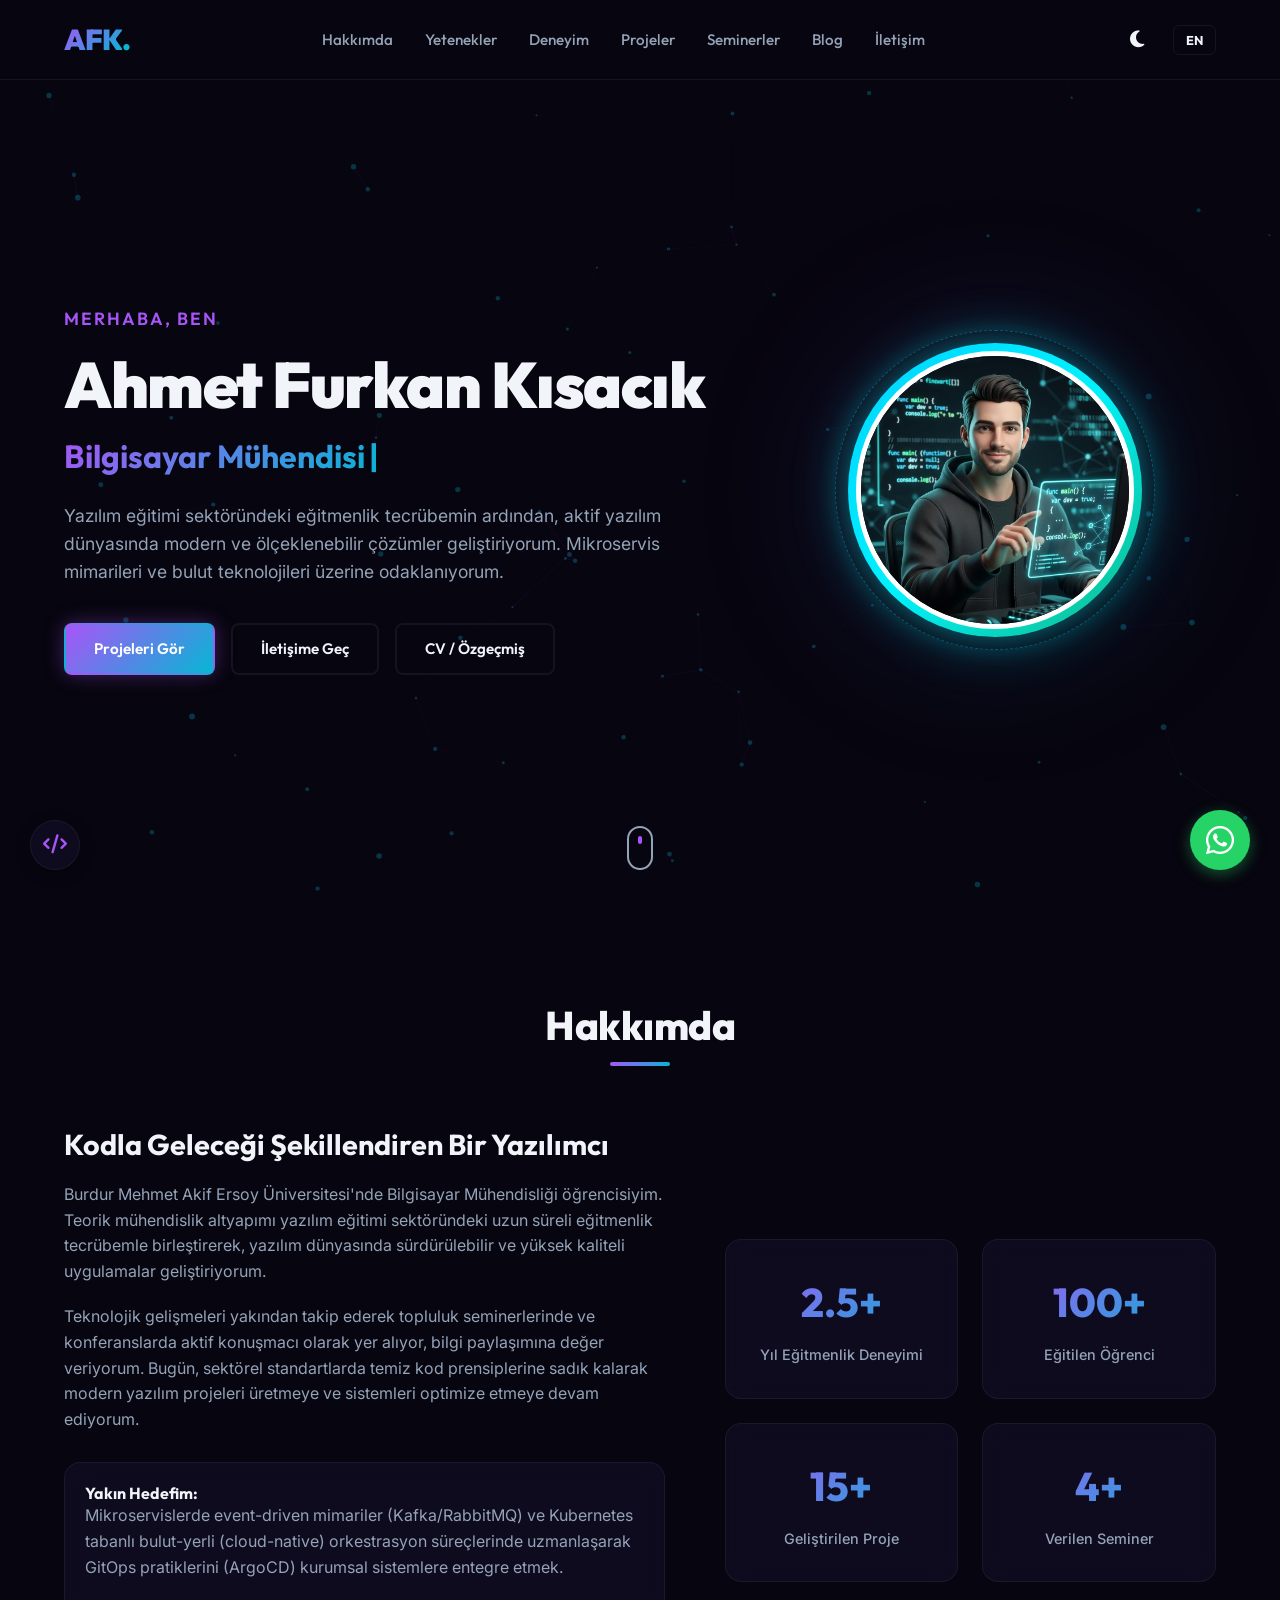
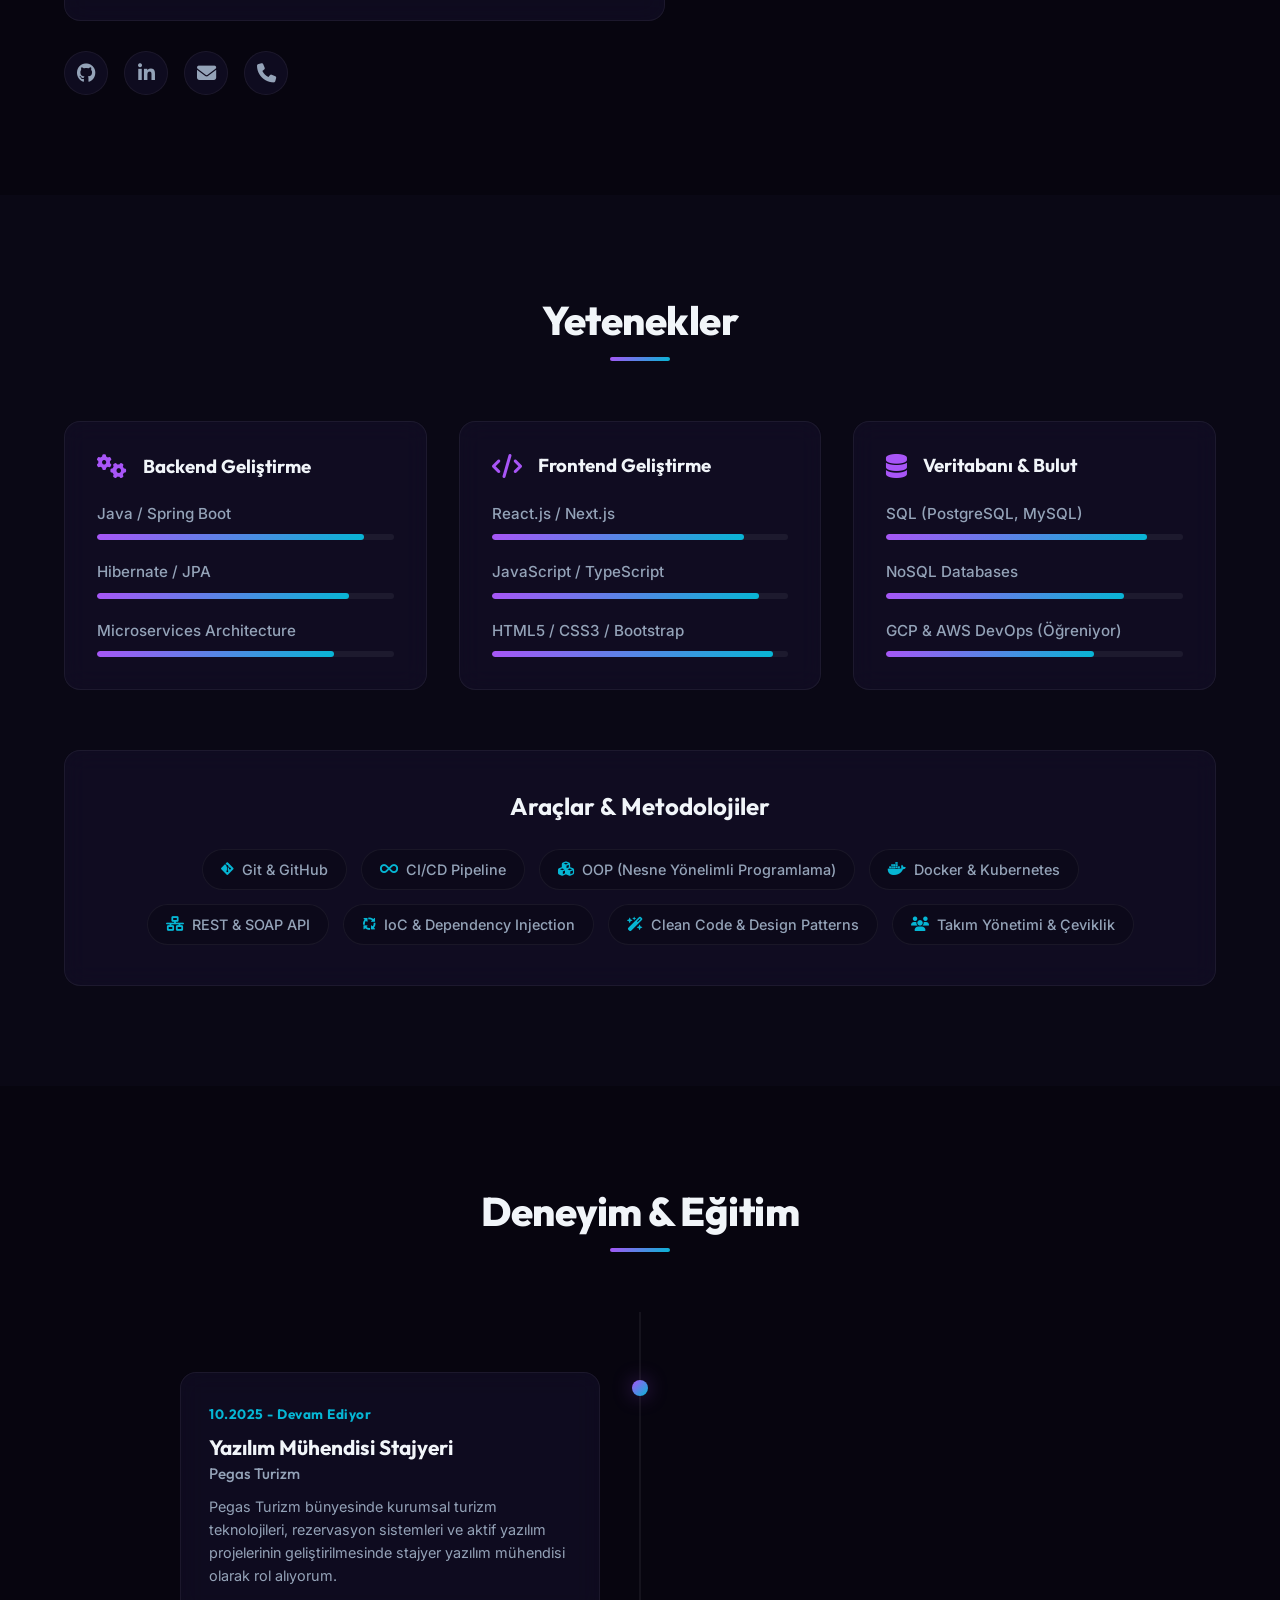
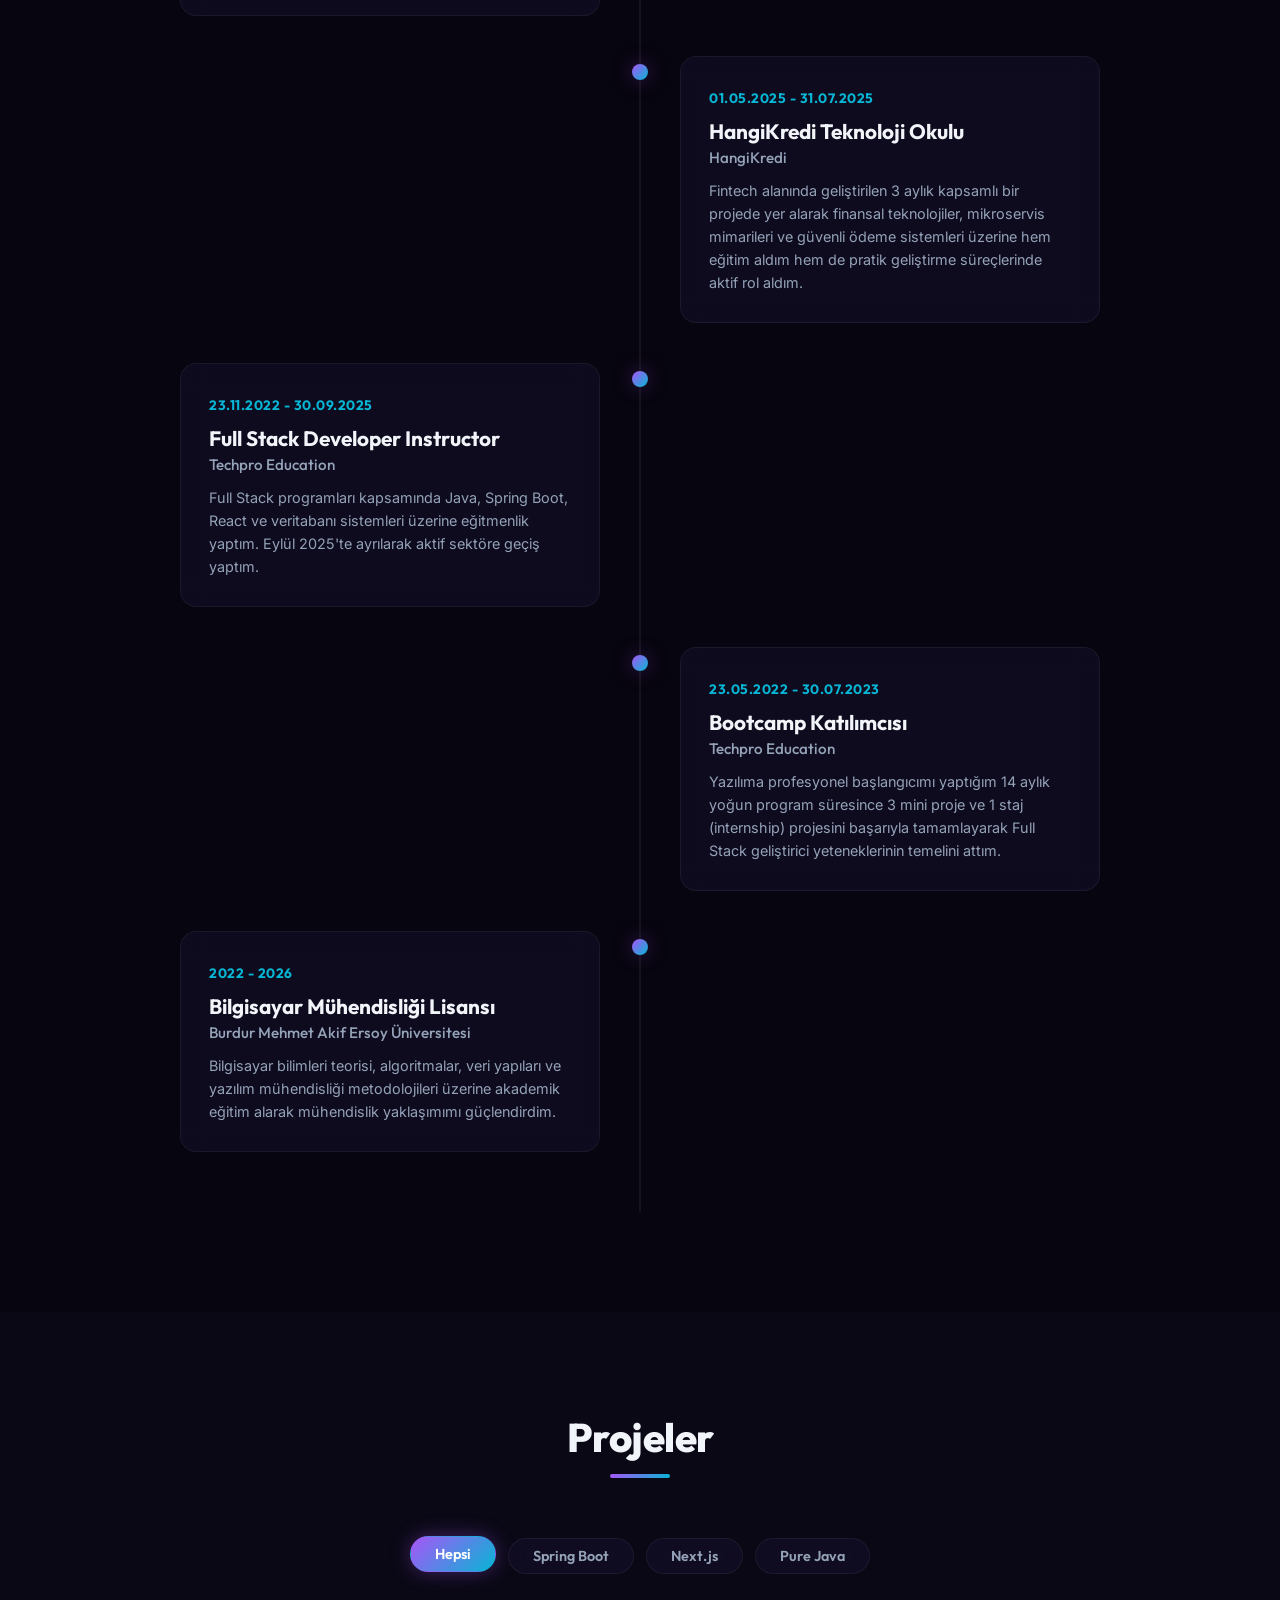
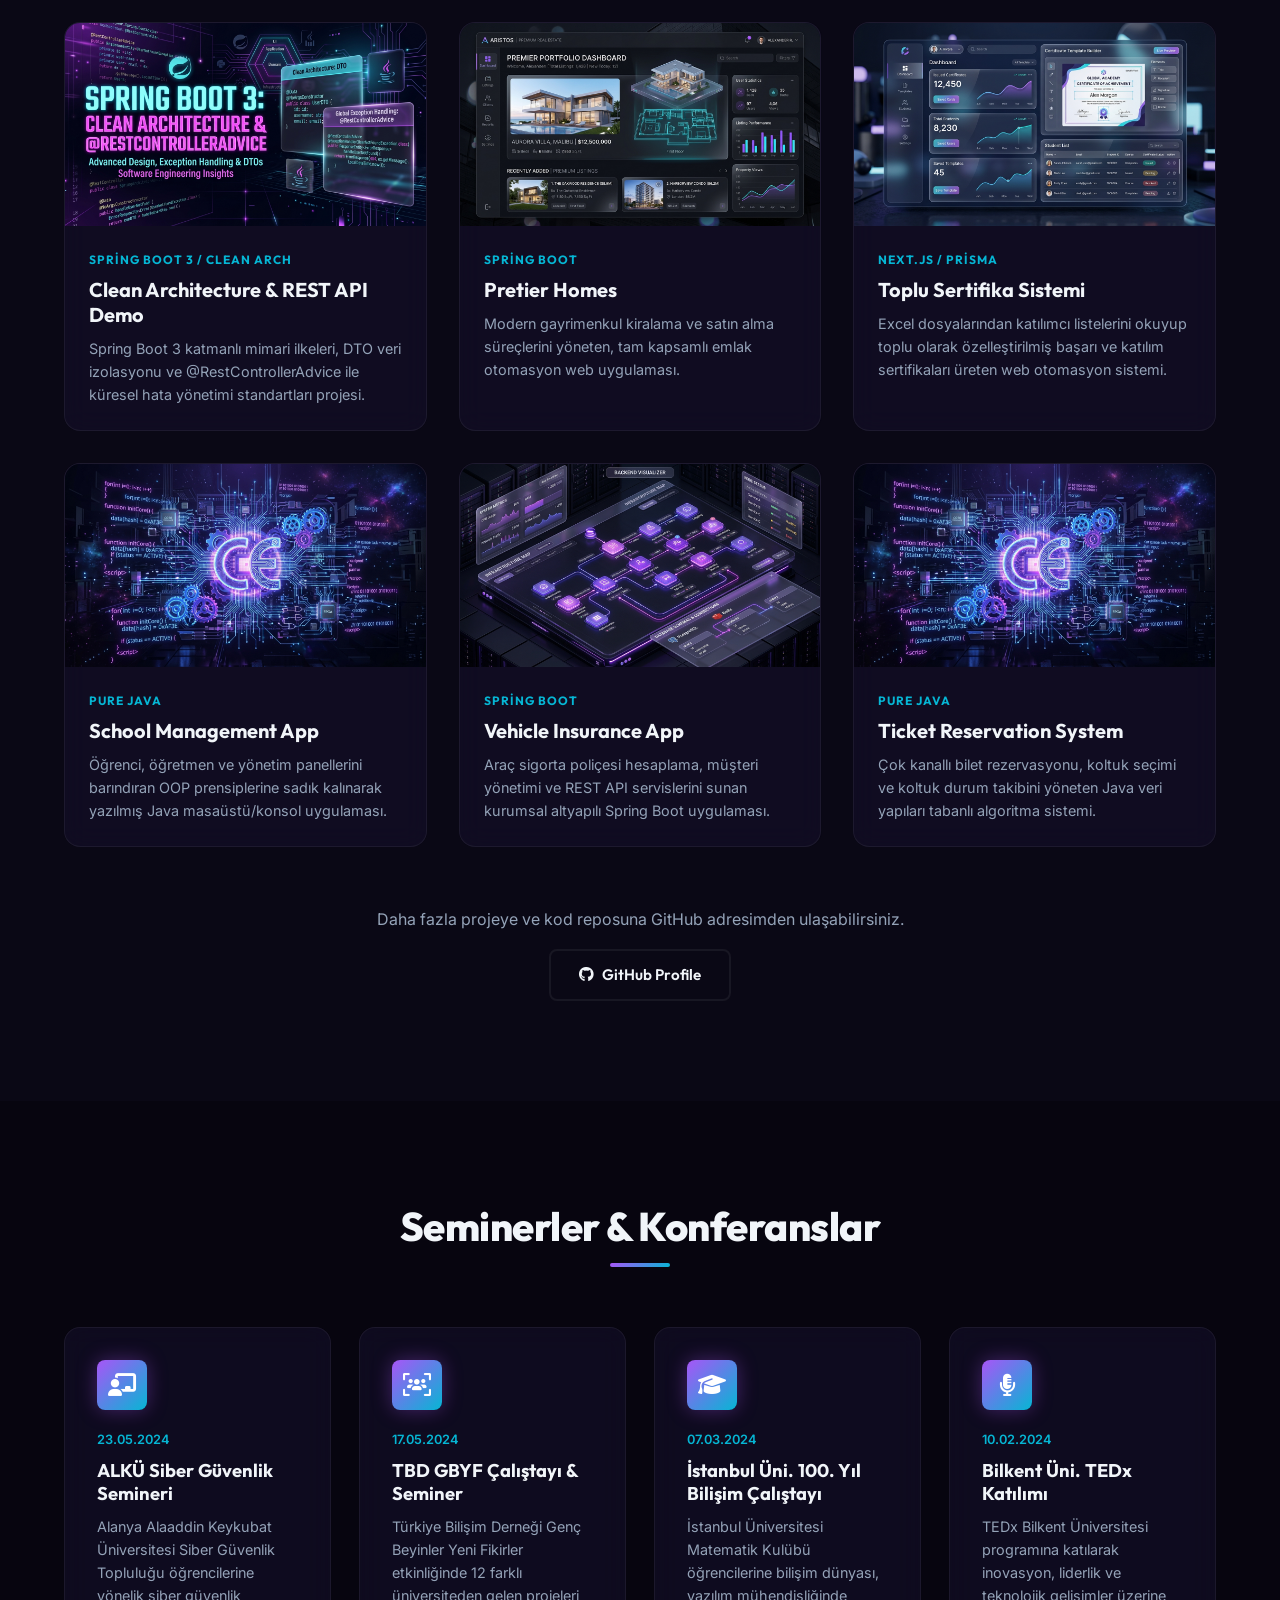
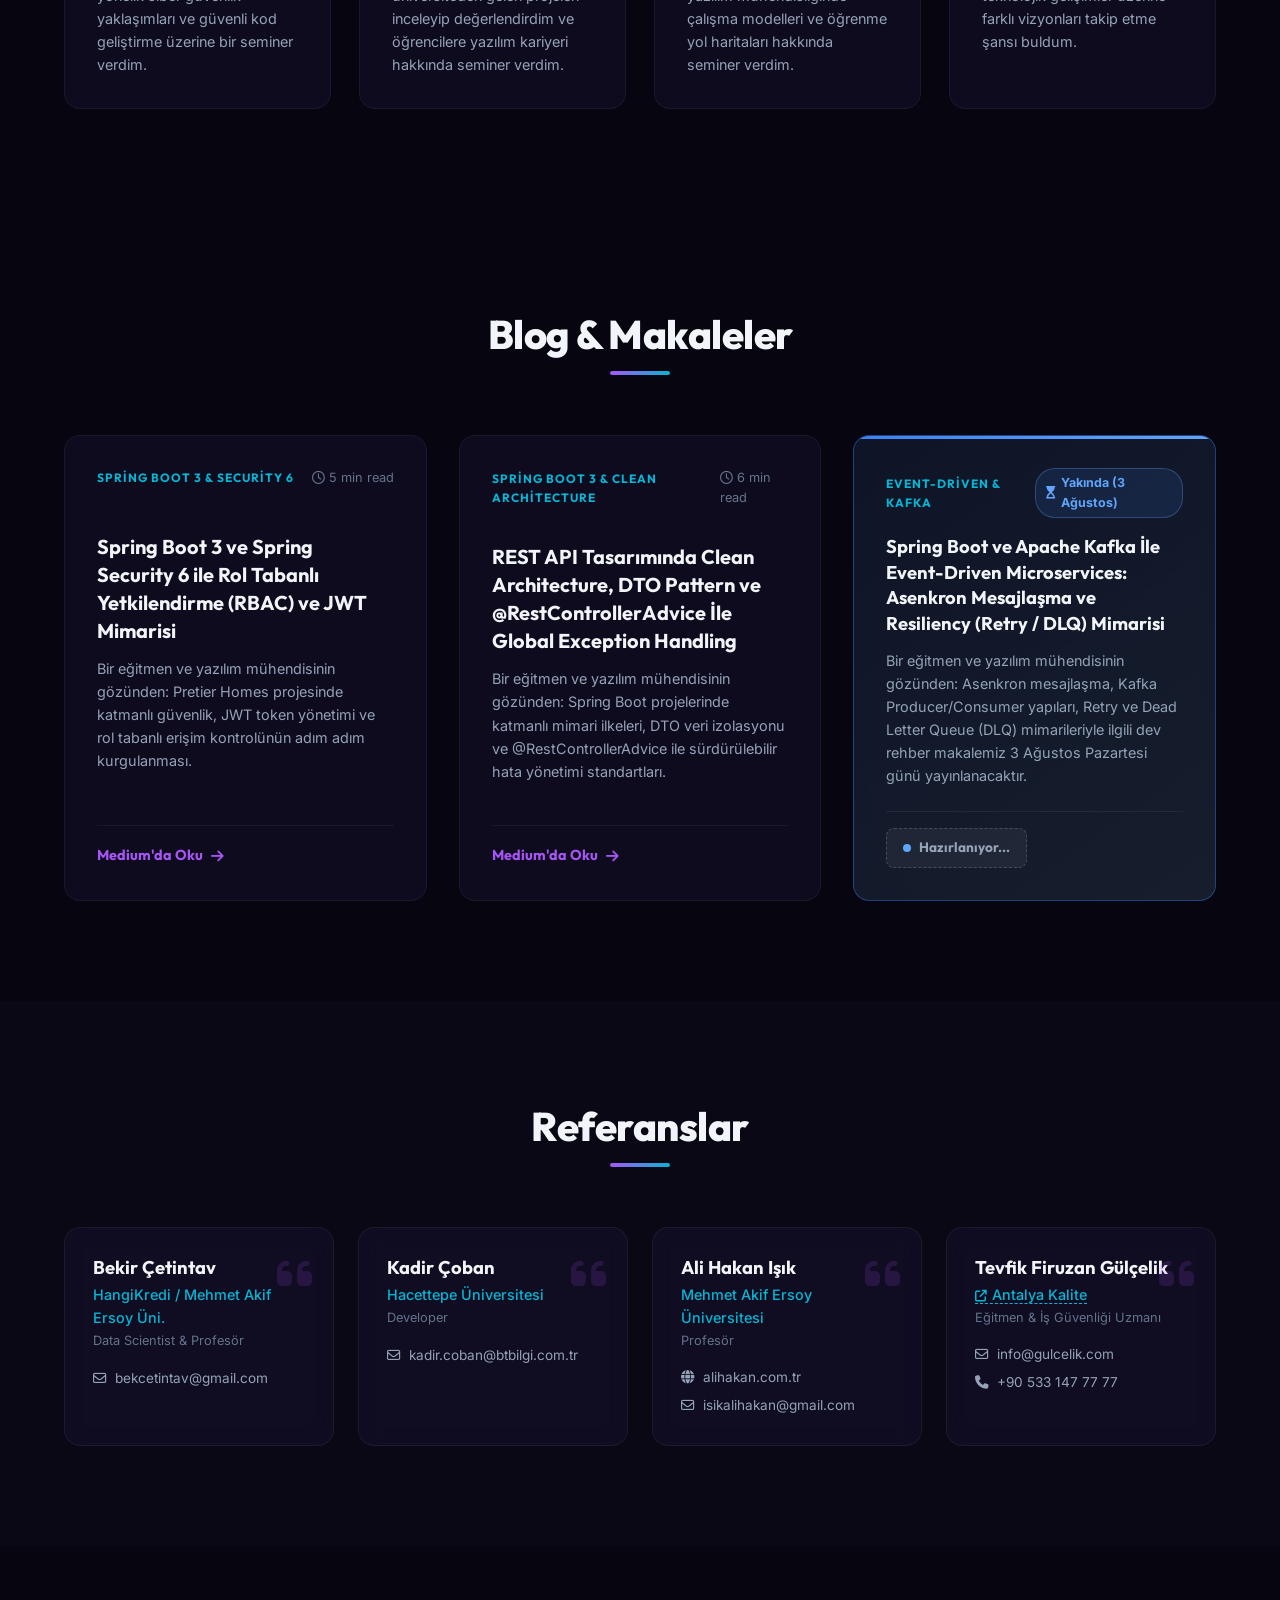
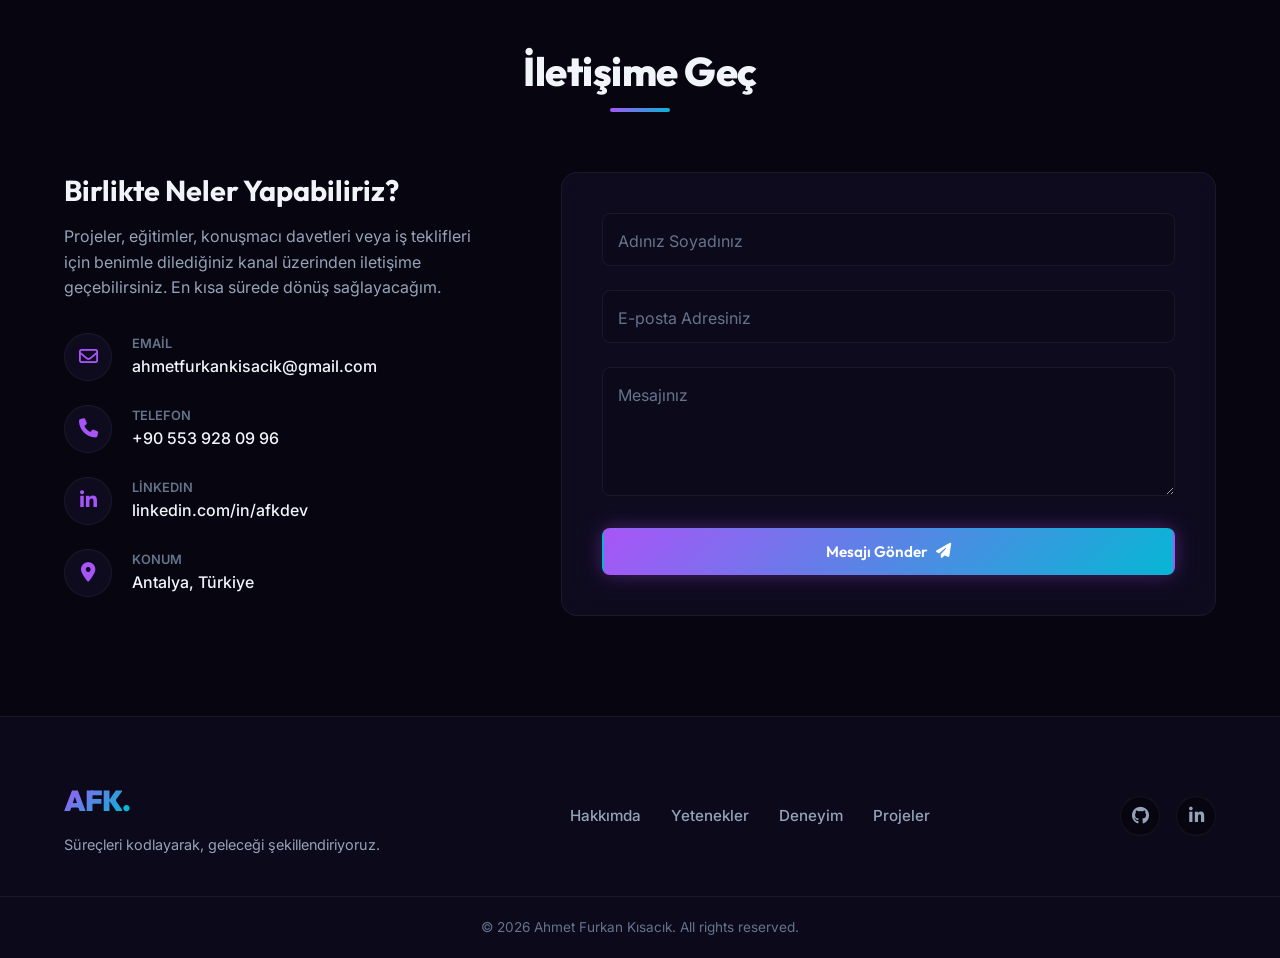
==== commit 5c5f565d: "feat(projects): add Spring Boot 3 Clean Architecture & REST API Demo project card with Medium articl" ====
--- a/index.html
+++ b/index.html
@@ -370,6 +370,21 @@
                 </div>
                 <!-- Projects Grid -->
                 <div class="projects-grid">
+                    <!-- Project 0: Spring Clean Architecture Demo -->
+                    <div class="project-card" data-category="springboot" data-project-id="springcleanarch">
+                        <div class="project-img-wrapper">
+                            <img src="images/medium_article_2_cover.jpg" alt="Spring Boot Clean Architecture" class="project-img">
+                            <div class="project-overlay">
+                                <span class="project-view-more" data-key="project-view">Detayları Gör</span>
+                            </div>
+                        </div>
+                        <div class="project-info">
+                            <span class="project-tag">Spring Boot 3 / Clean Arch</span>
+                            <h3 class="project-card-title">Clean Architecture &amp; REST API Demo</h3>
+                            <p class="project-card-desc" data-key="proj-cleanarch-desc">Spring Boot 3 katmanlı mimari ilkeleri, DTO veri izolasyonu ve @RestControllerAdvice ile küresel hata yönetimi standartları projesi.</p>
+                        </div>
+                    </div>
+
                     <!-- Project 1: Pretier Homes -->
                     <div class="project-card" data-category="springboot" data-project-id="pretierhomes">
                         <div class="project-img-wrapper">
@@ -789,6 +804,6 @@
     </a>
 
     <!-- Custom JS -->
-    <script src="script.js?v=2.4"></script>
+    <script src="script.js?v=3.1"></script>
 </body>
 </html>
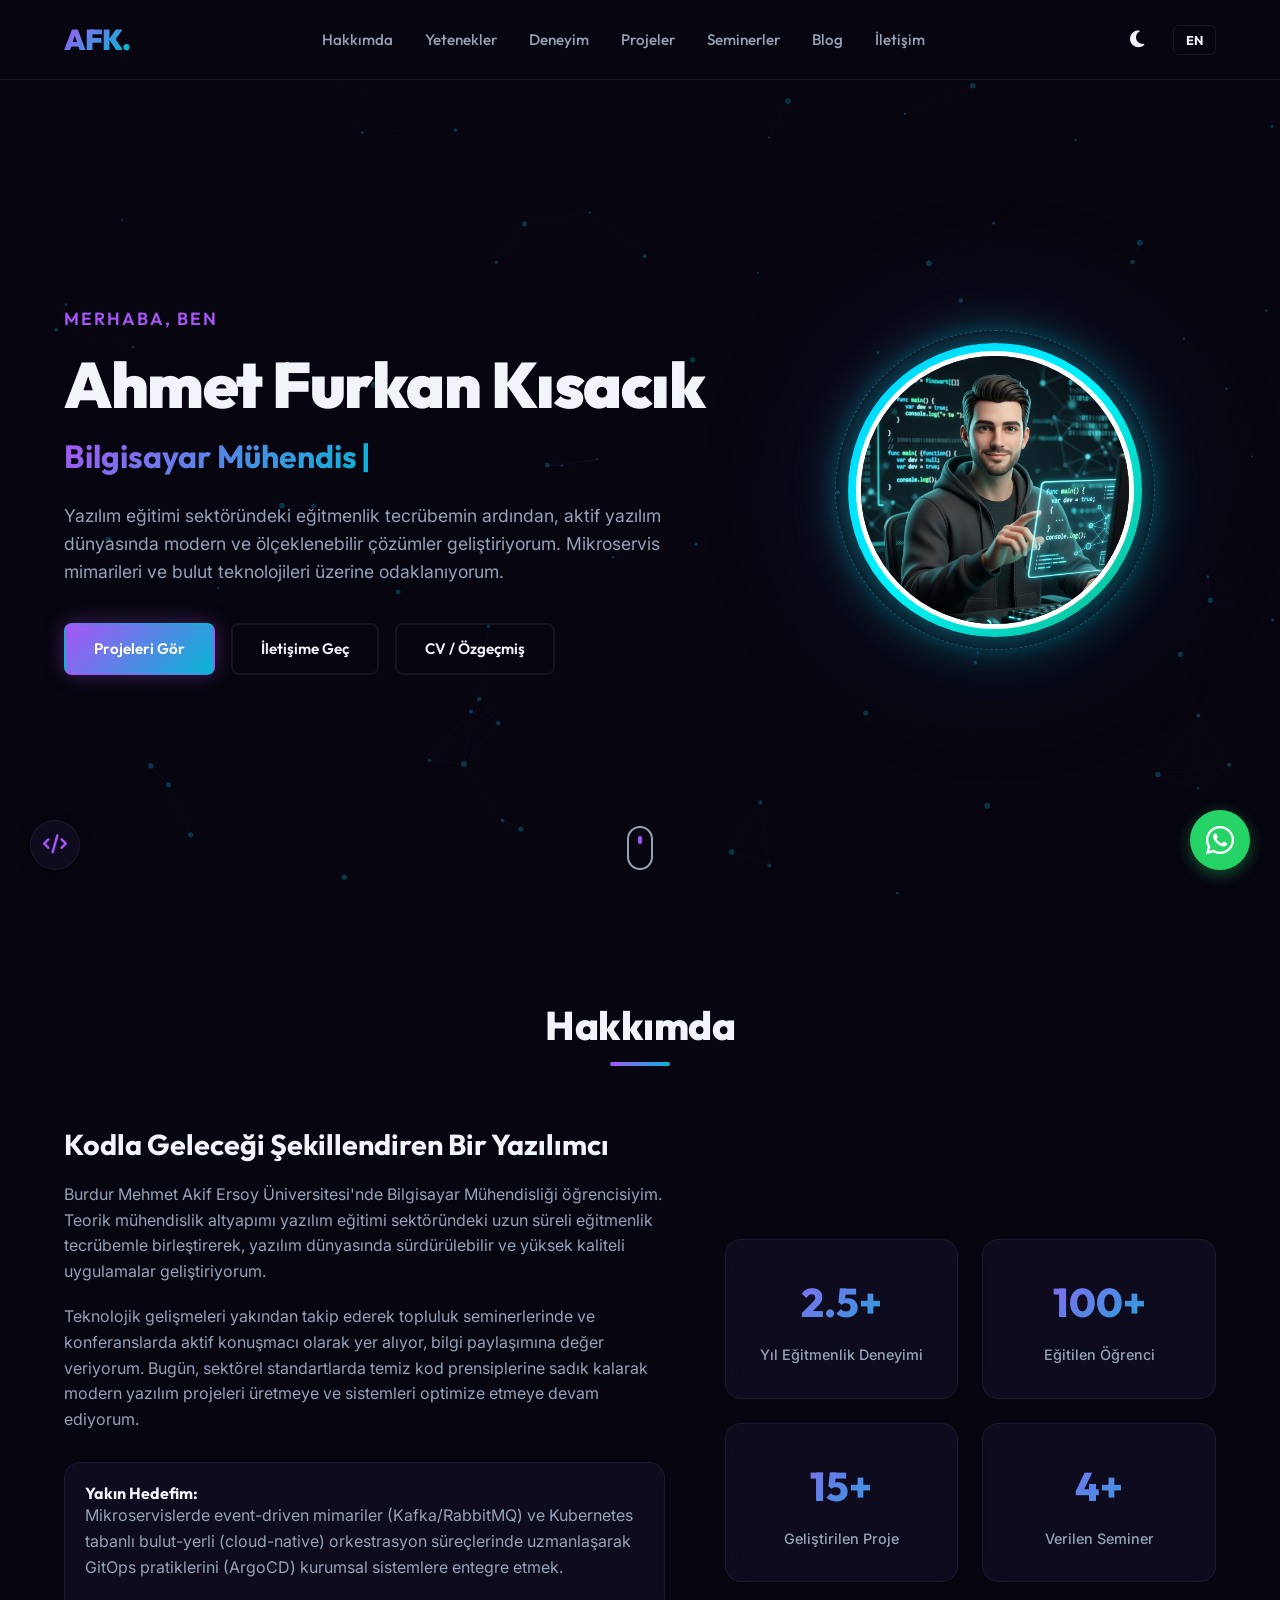
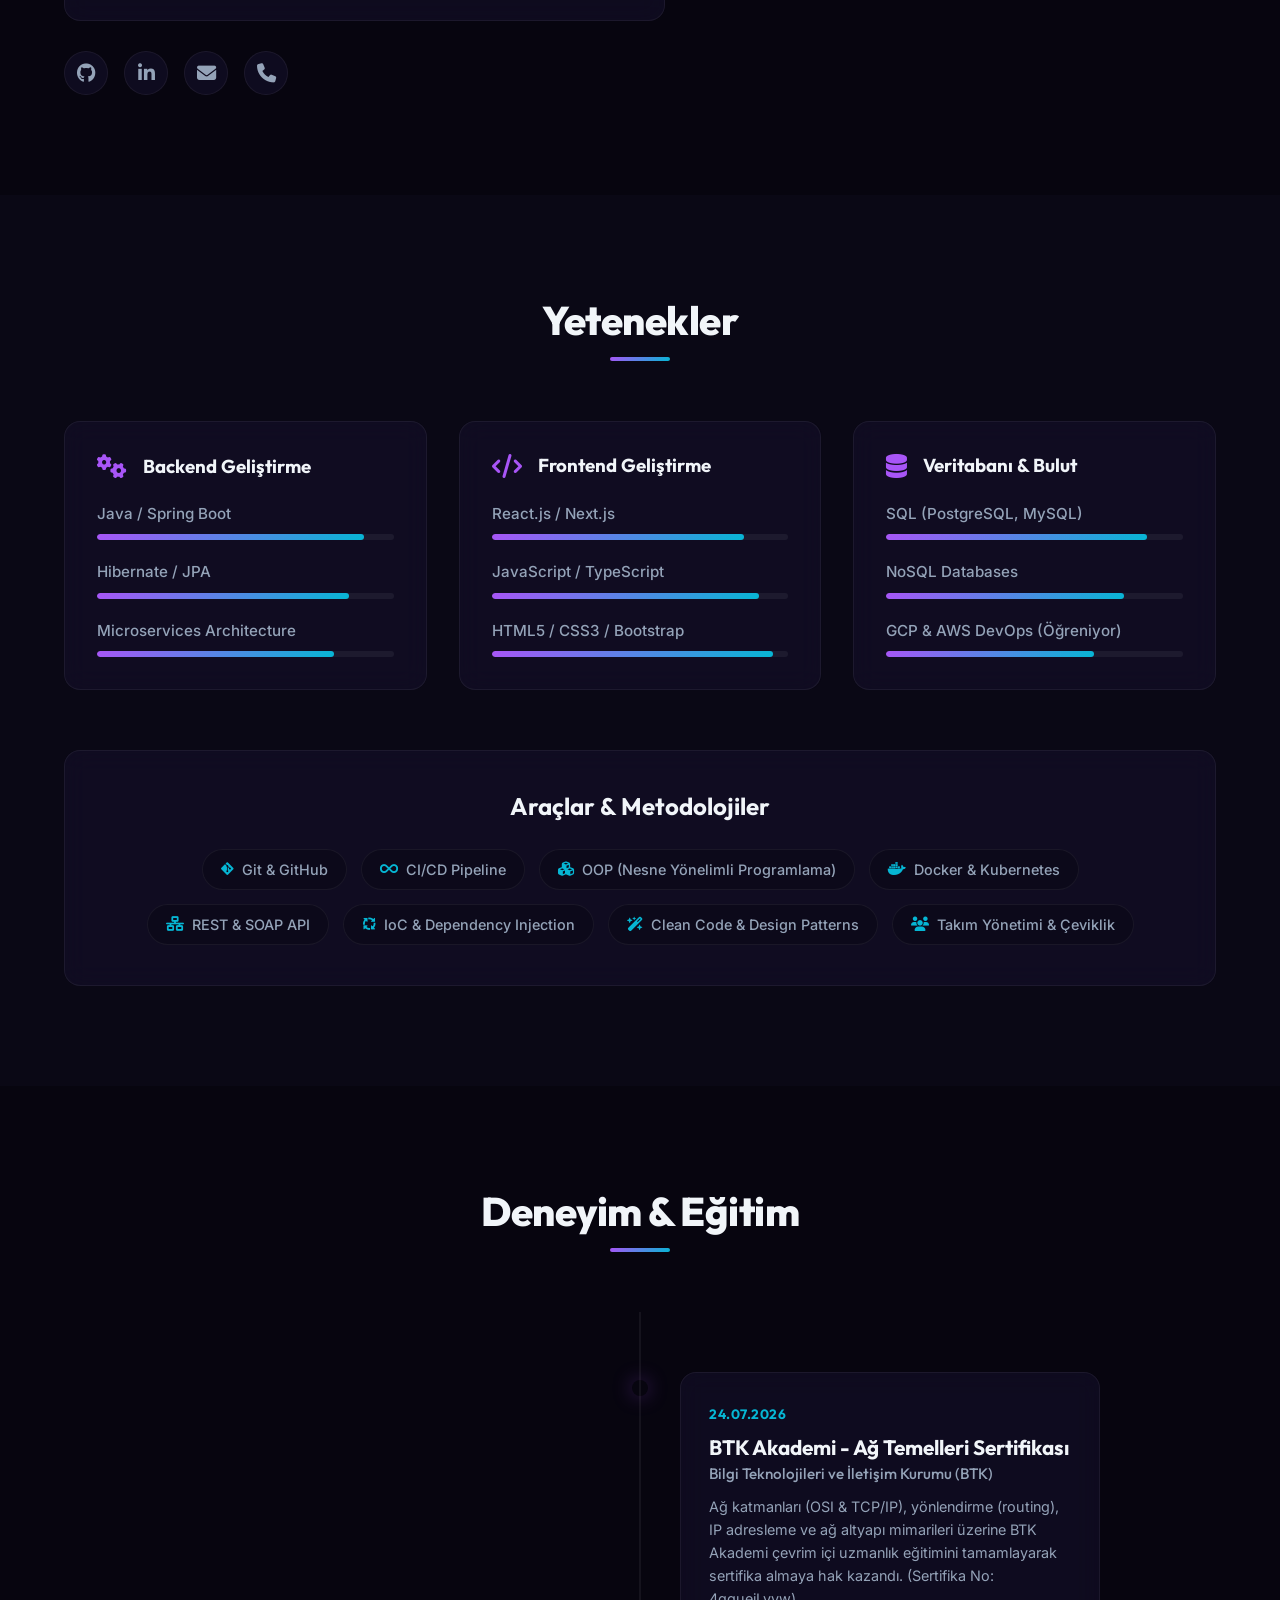
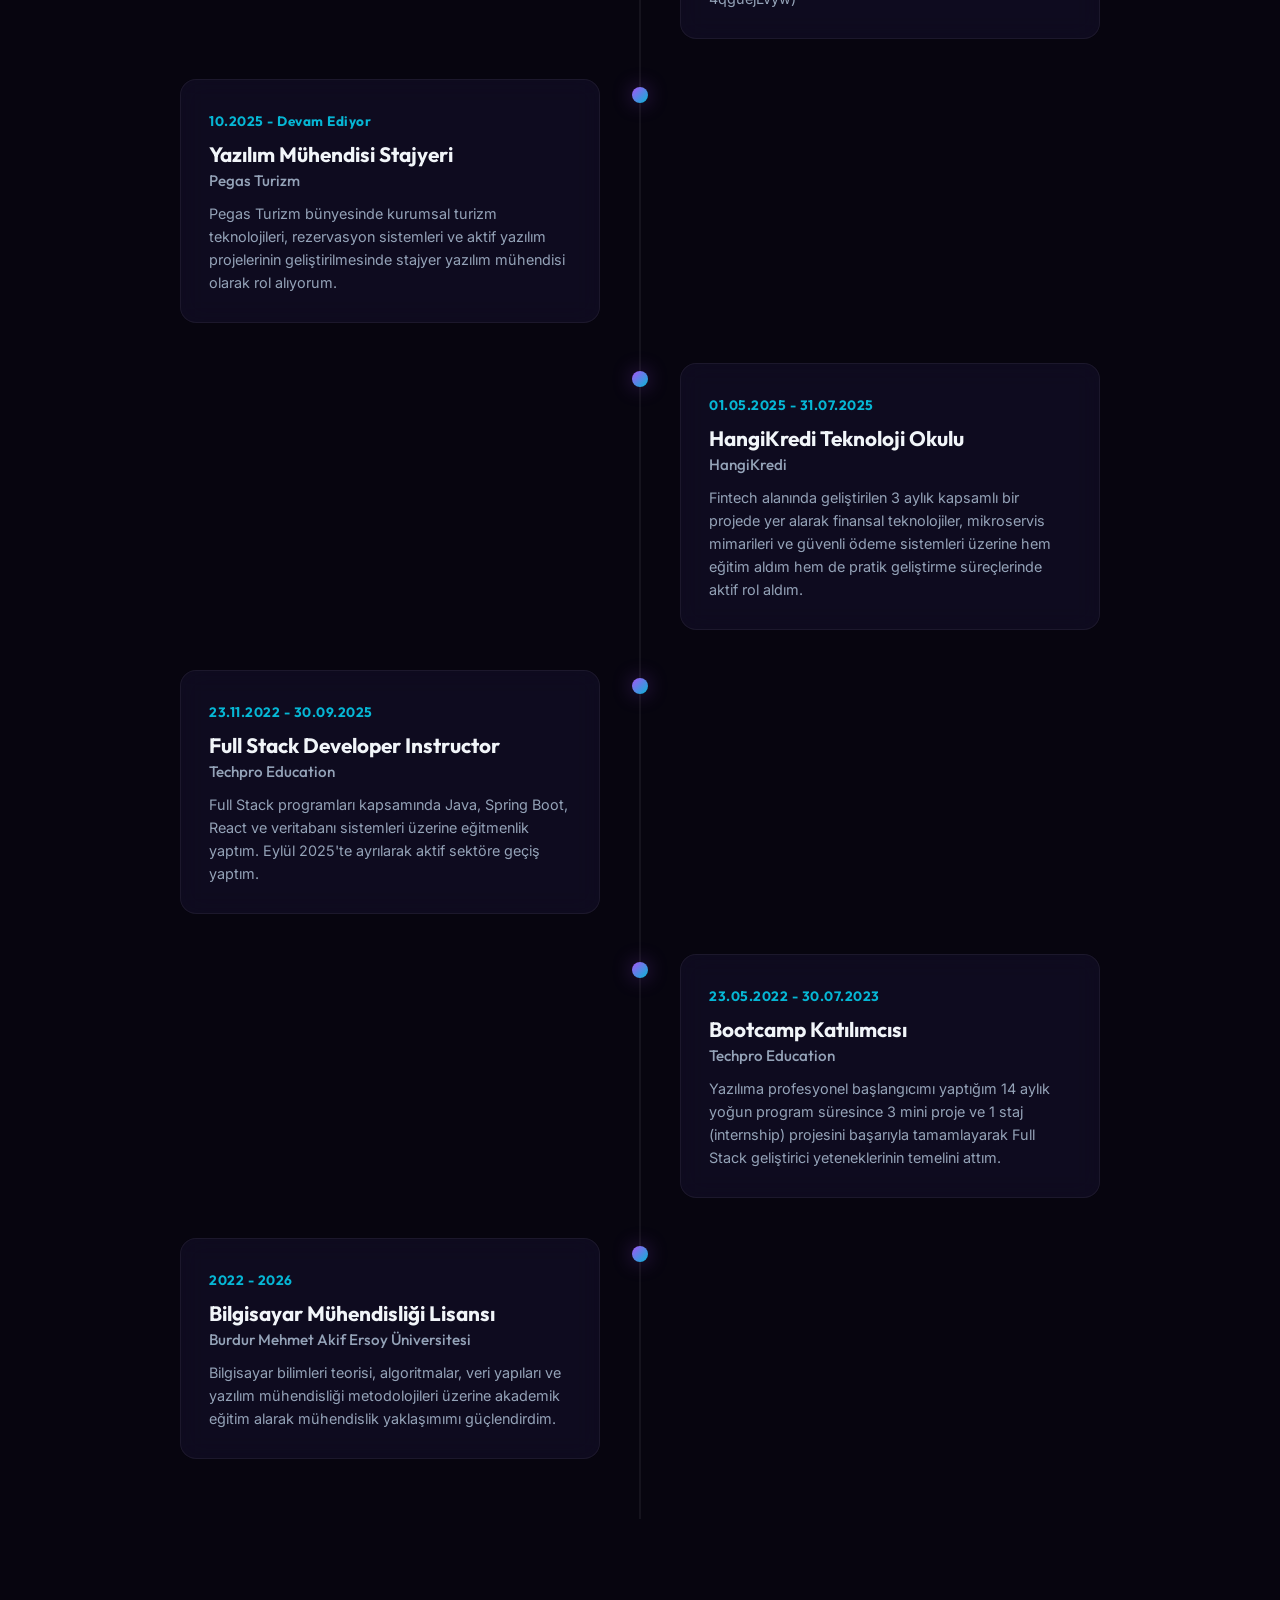
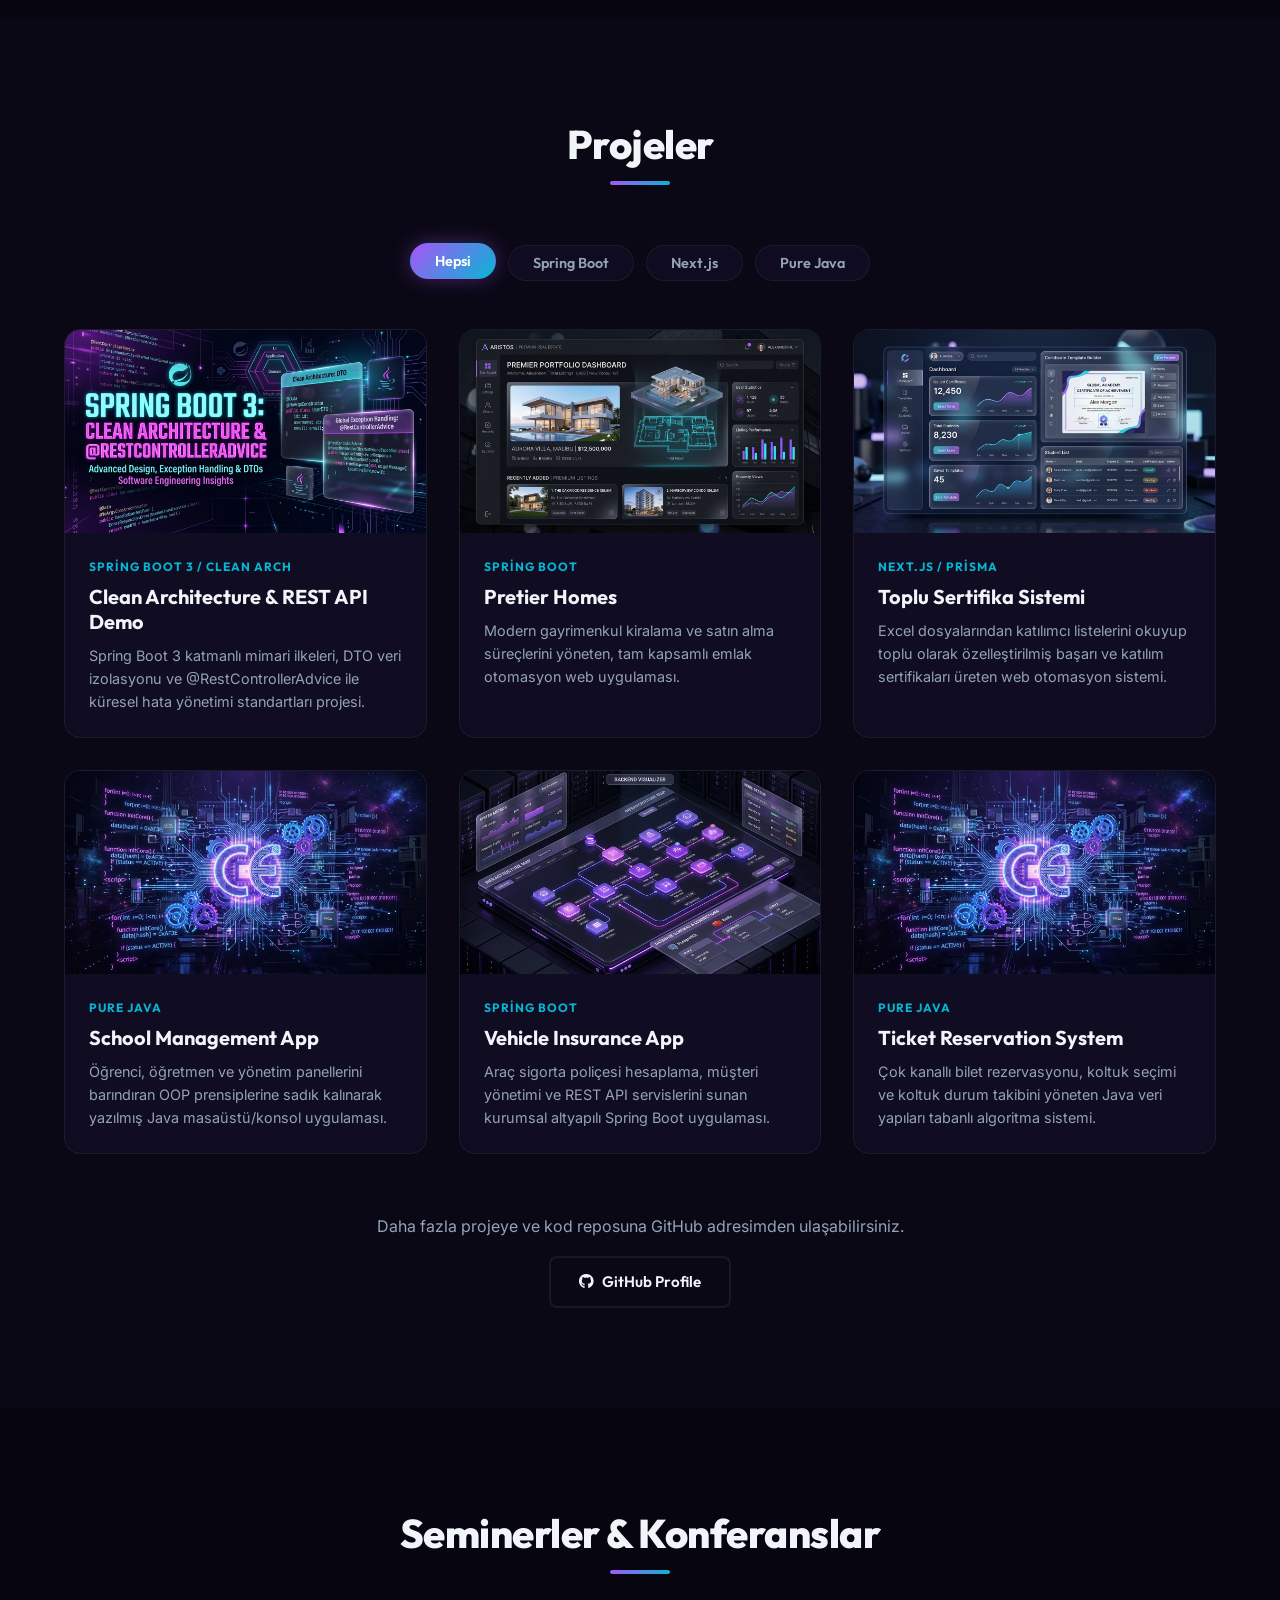
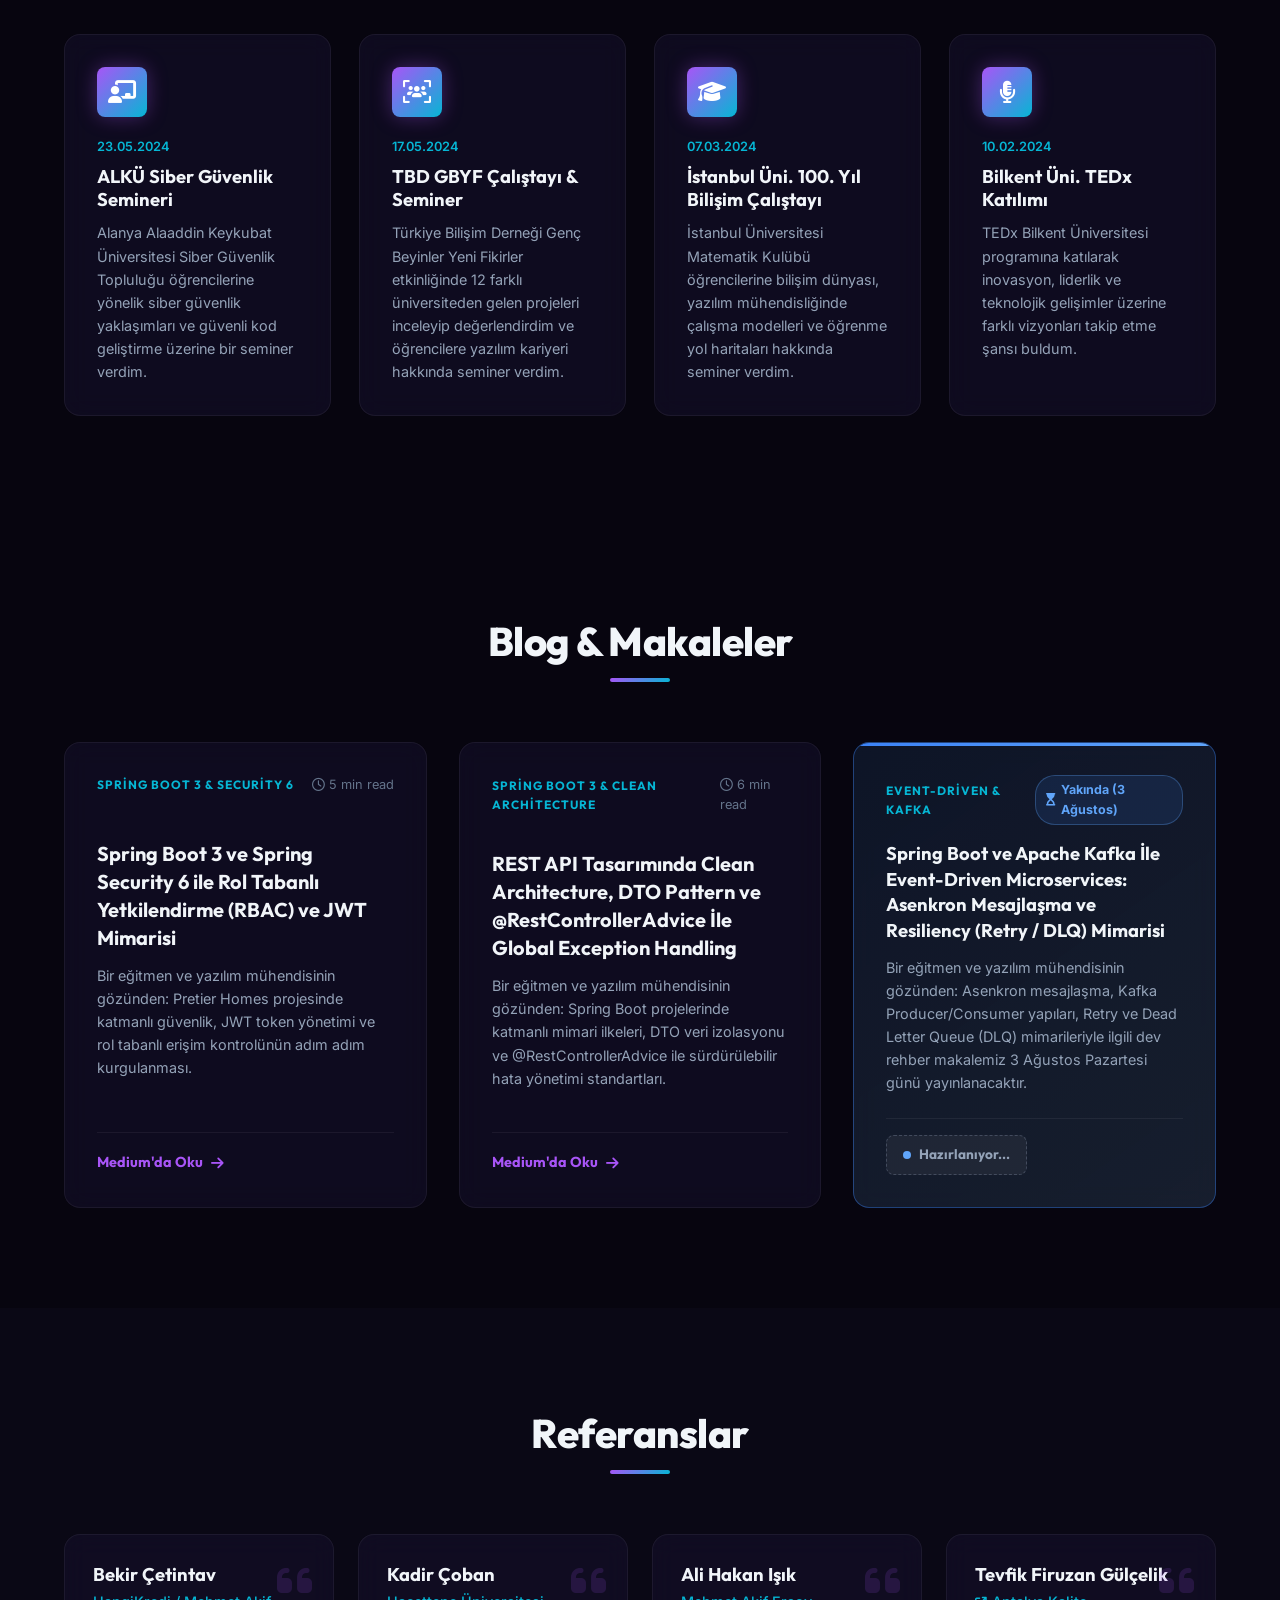
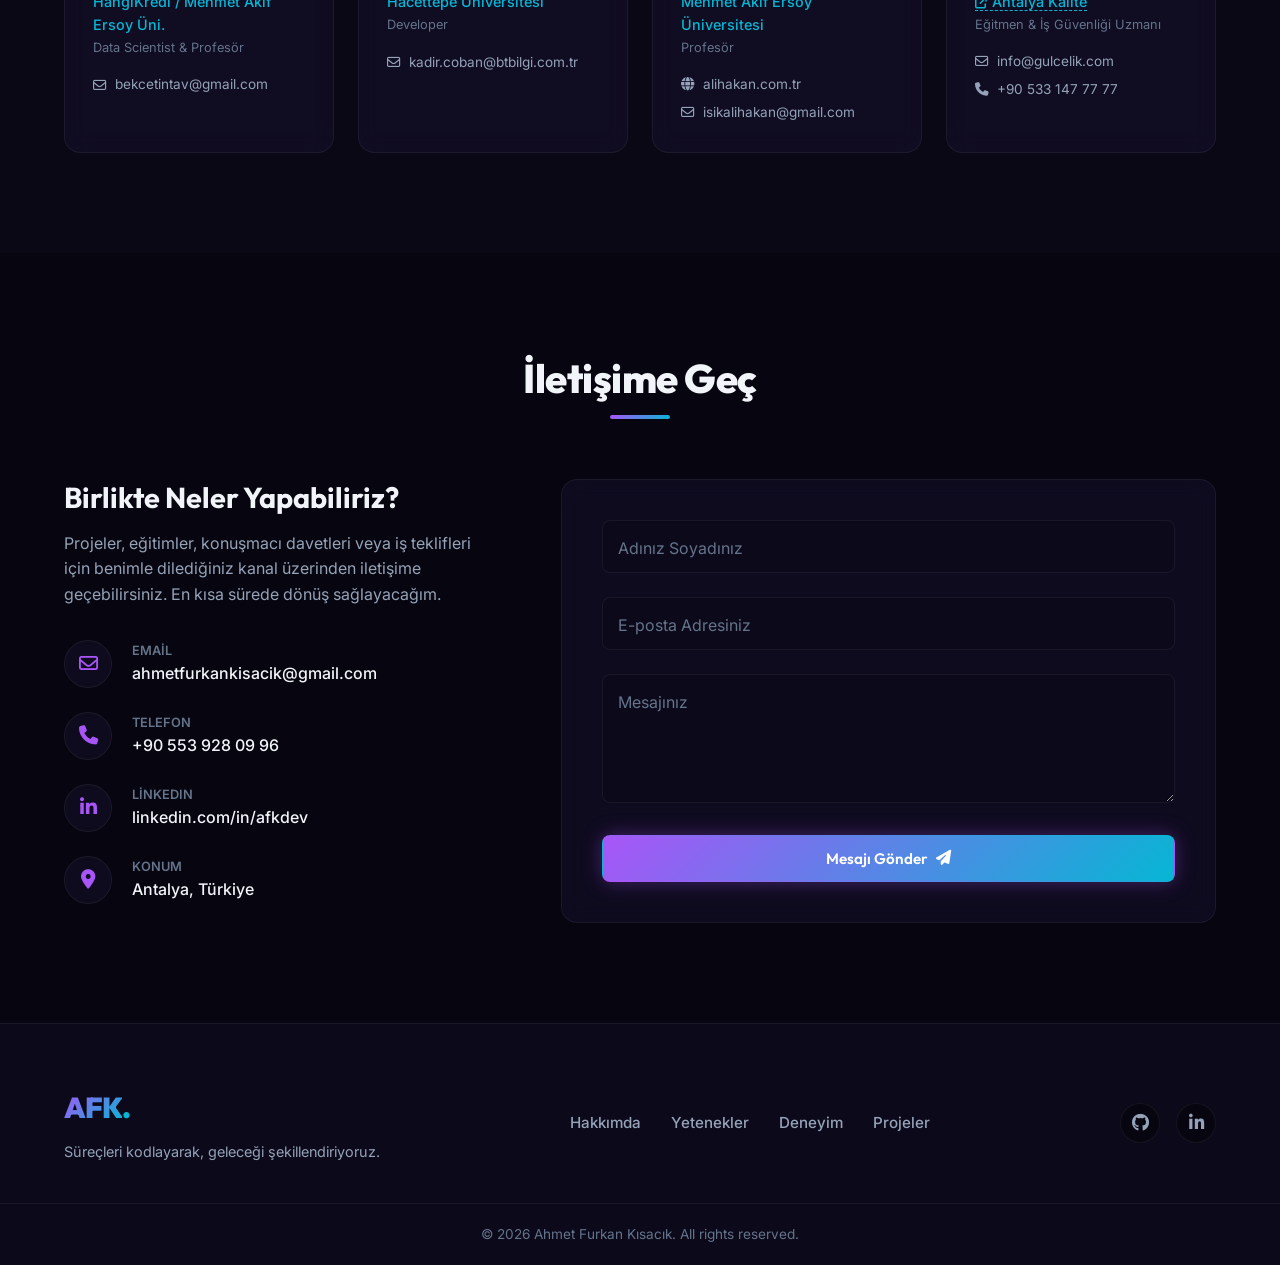
==== commit 1651e9d3: "feat(certifications): add BTK Akademi Network Fundamentals Certificate to website timeline and CV" ====
--- a/index.html
+++ b/index.html
@@ -290,6 +290,19 @@
                     <div class="underline"></div>
                 </div>
                 <div class="timeline">
+                    <!-- Item BTK Certificate -->
+                    <div class="timeline-item right">
+                        <div class="timeline-dot" style="background: var(--accent-light); border-color: #0284c7;"></div>
+                        <div class="timeline-content">
+                            <span class="timeline-date" data-key="cert-btk-date">24.07.2026</span>
+                            <h3 class="timeline-title" data-key="cert-btk-title">BTK Akademi - Ağ Temelleri Sertifikası</h3>
+                            <h4 class="timeline-subtitle">Bilgi Teknolojileri ve İletişim Kurumu (BTK)</h4>
+                            <p class="timeline-text" data-key="cert-btk-desc">
+                                Ağ katmanları (OSI &amp; TCP/IP), yönlendirme (routing), IP adresleme ve ağ altyapı mimarileri üzerine BTK Akademi çevrim içi uzmanlık eğitimini tamamlayarak sertifika almaya hak kazanmıştır. (Sertifika No: <strong>4qguejLvyw</strong>)
+                            </p>
+                        </div>
+                    </div>
+
                     <!-- Item 0 (Current) -->
                     <div class="timeline-item left">
                         <div class="timeline-dot"></div>
@@ -804,6 +817,6 @@
     </a>
 
     <!-- Custom JS -->
-    <script src="script.js?v=3.1"></script>
+    <script src="script.js?v=3.2"></script>
 </body>
 </html>
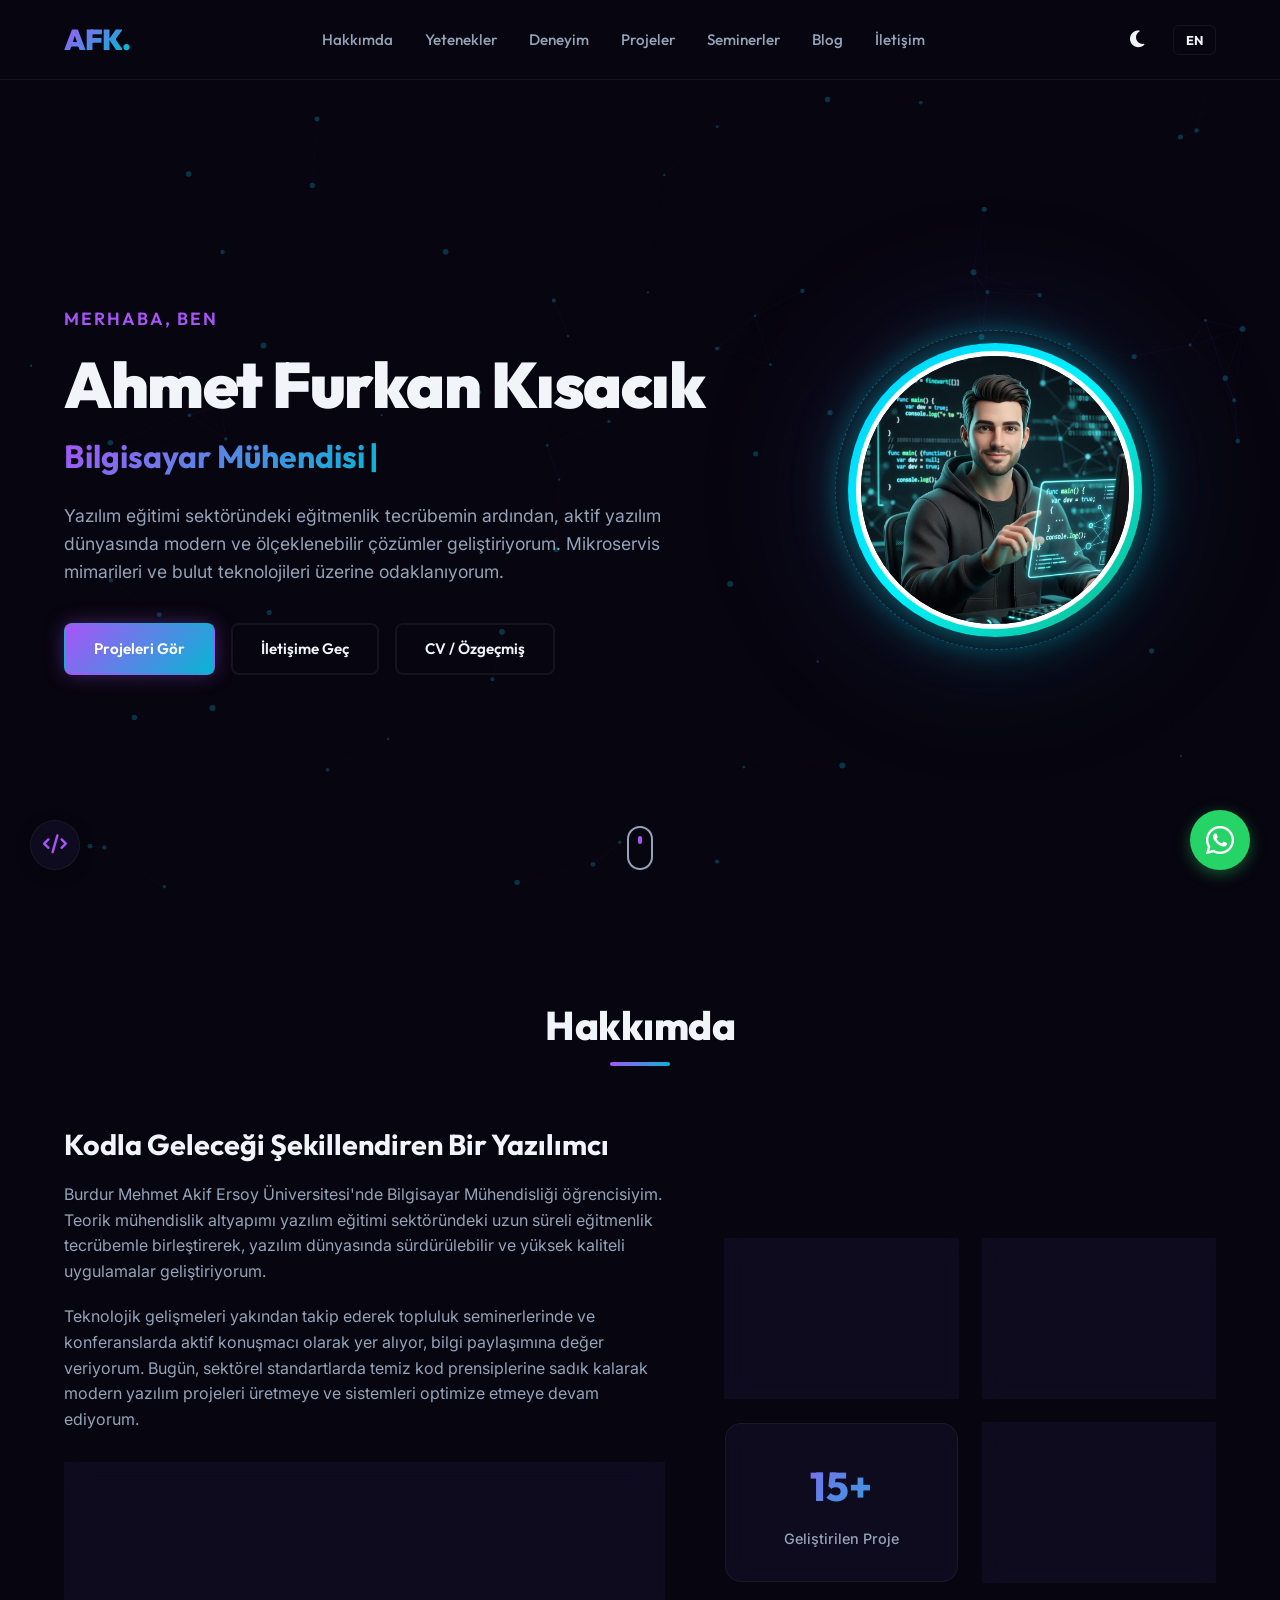
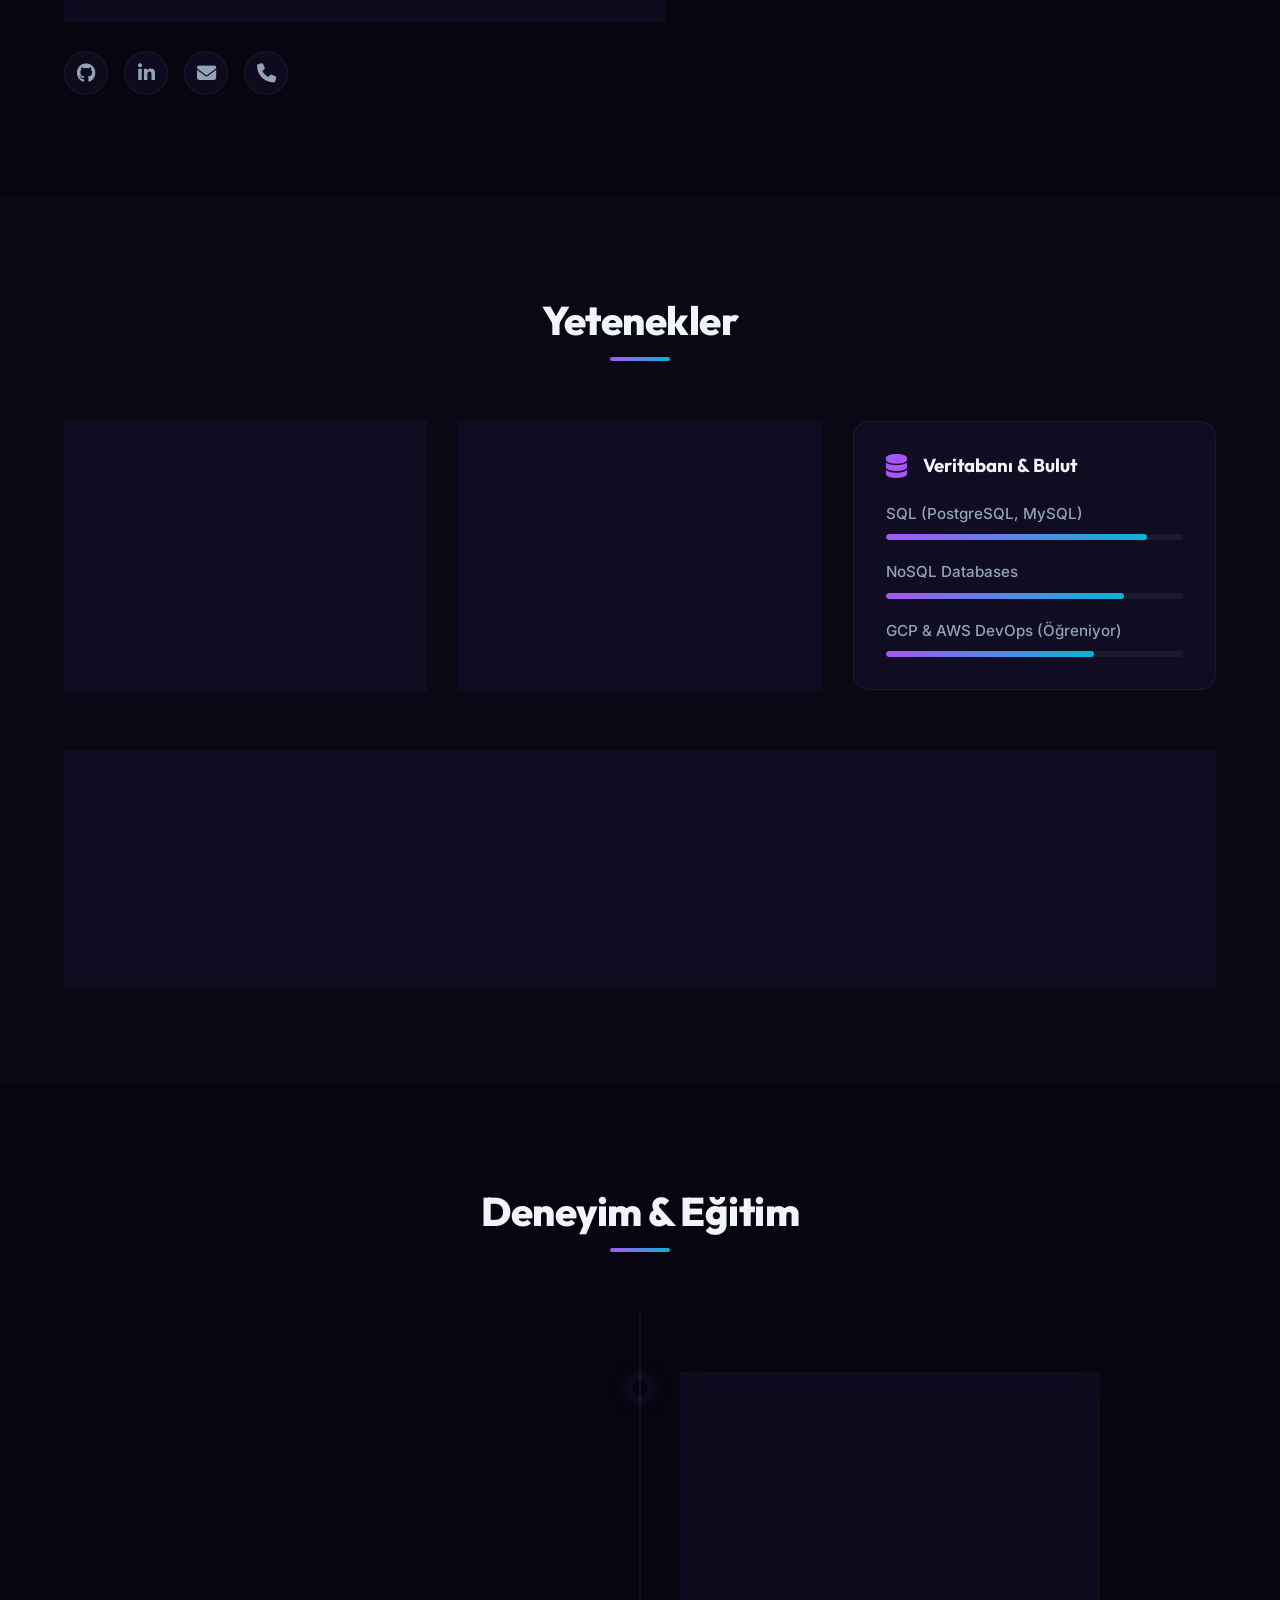
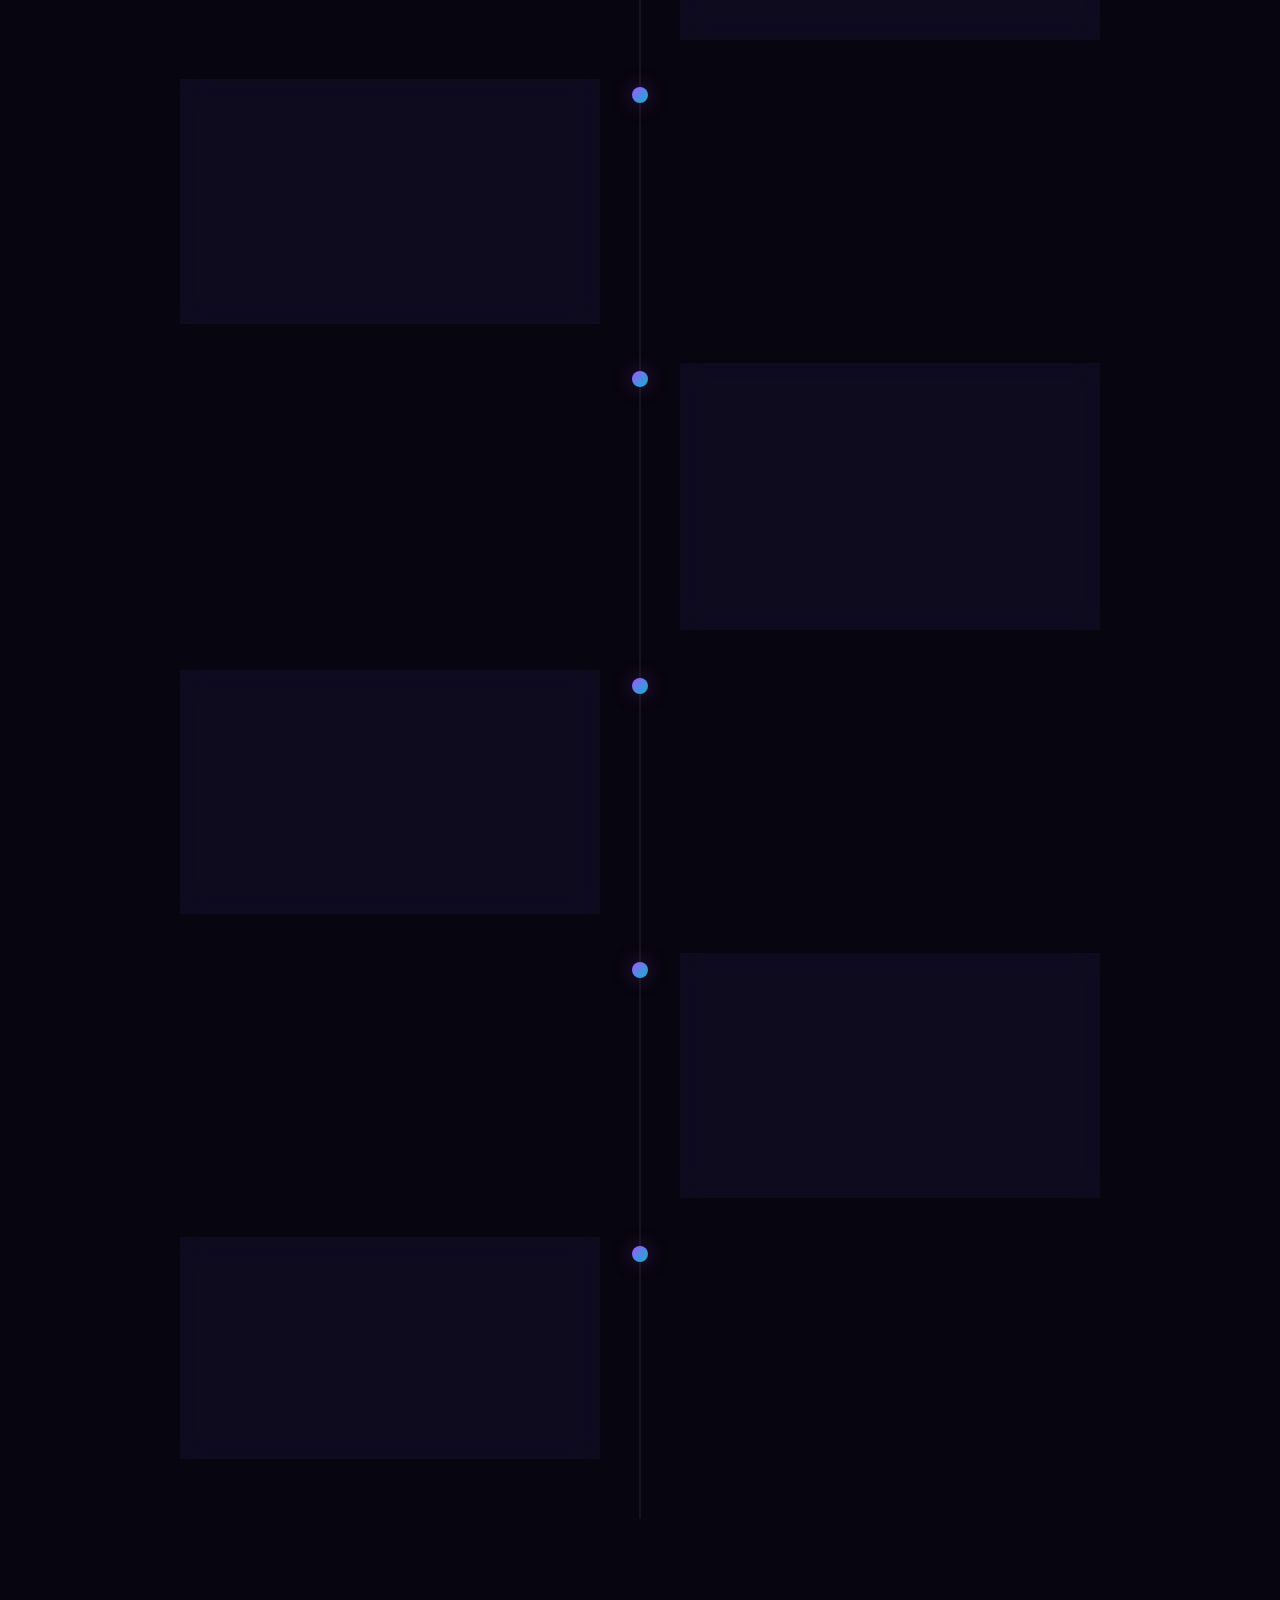
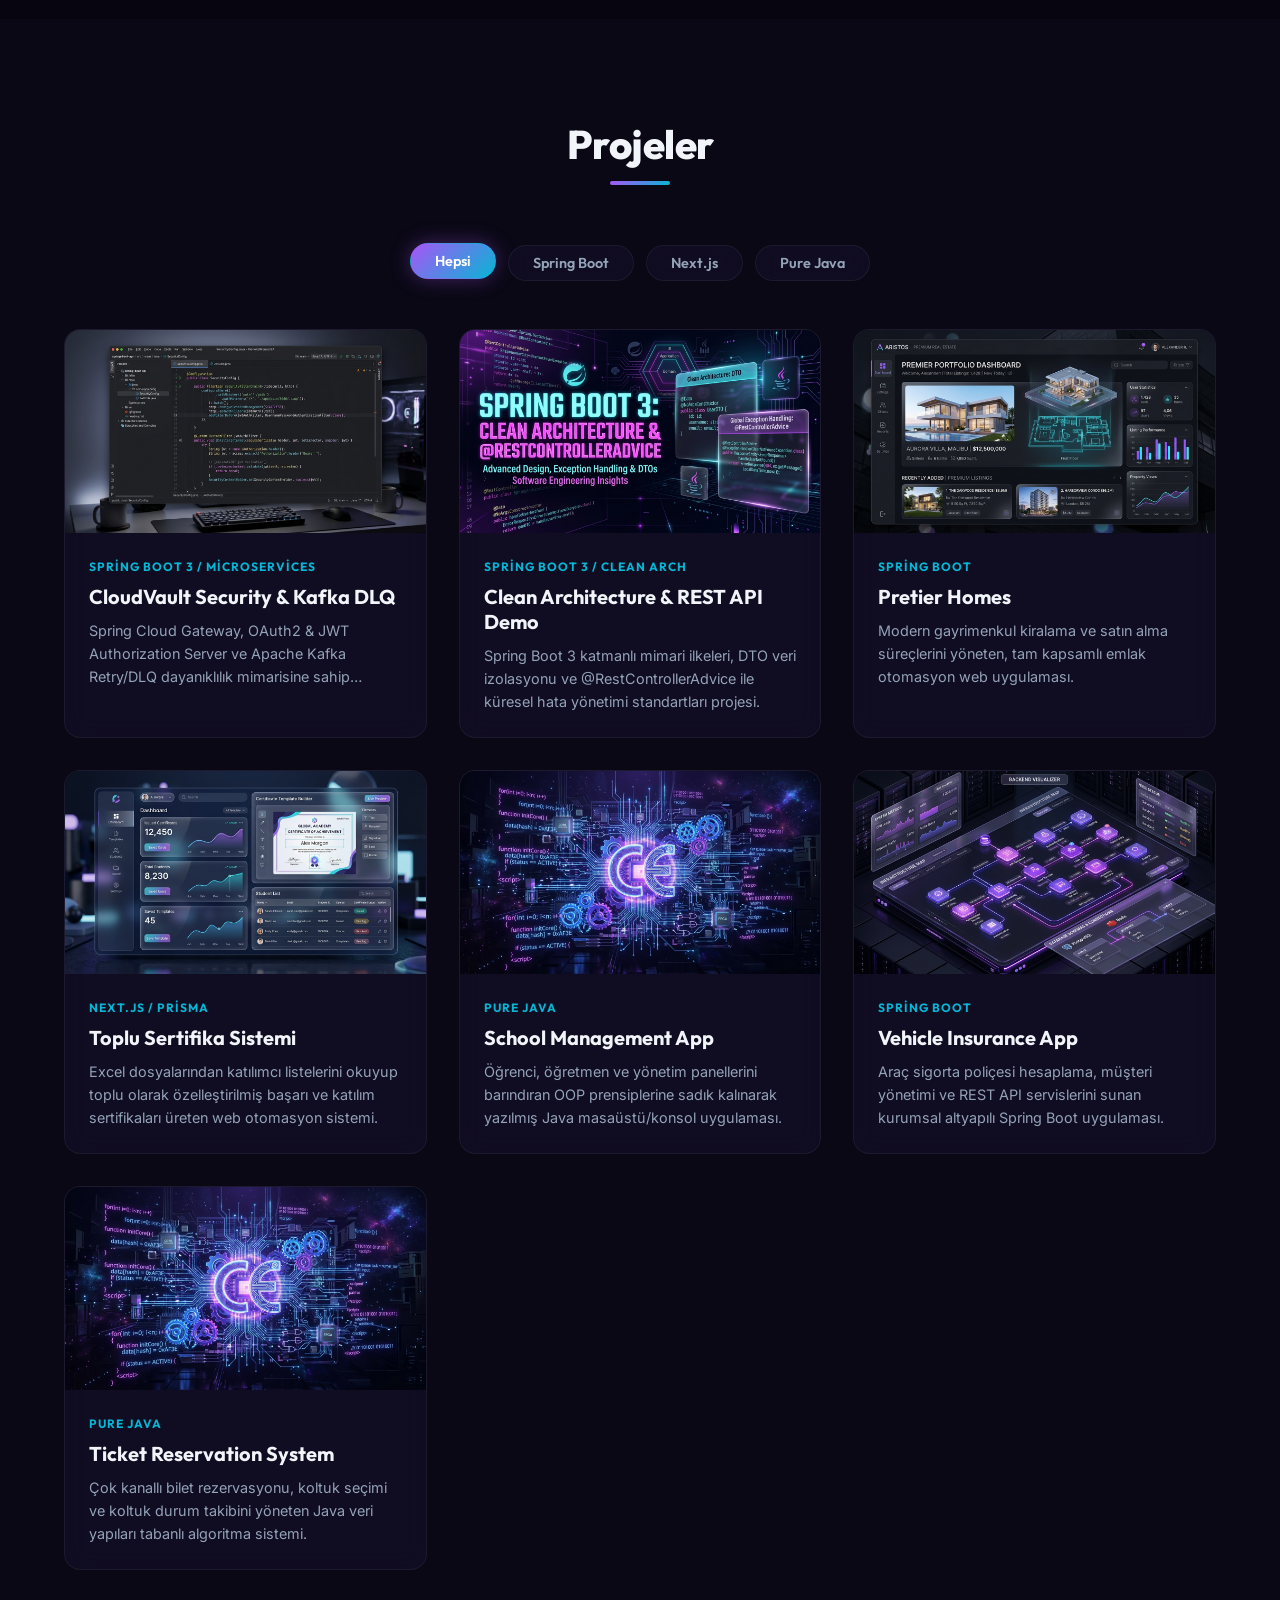
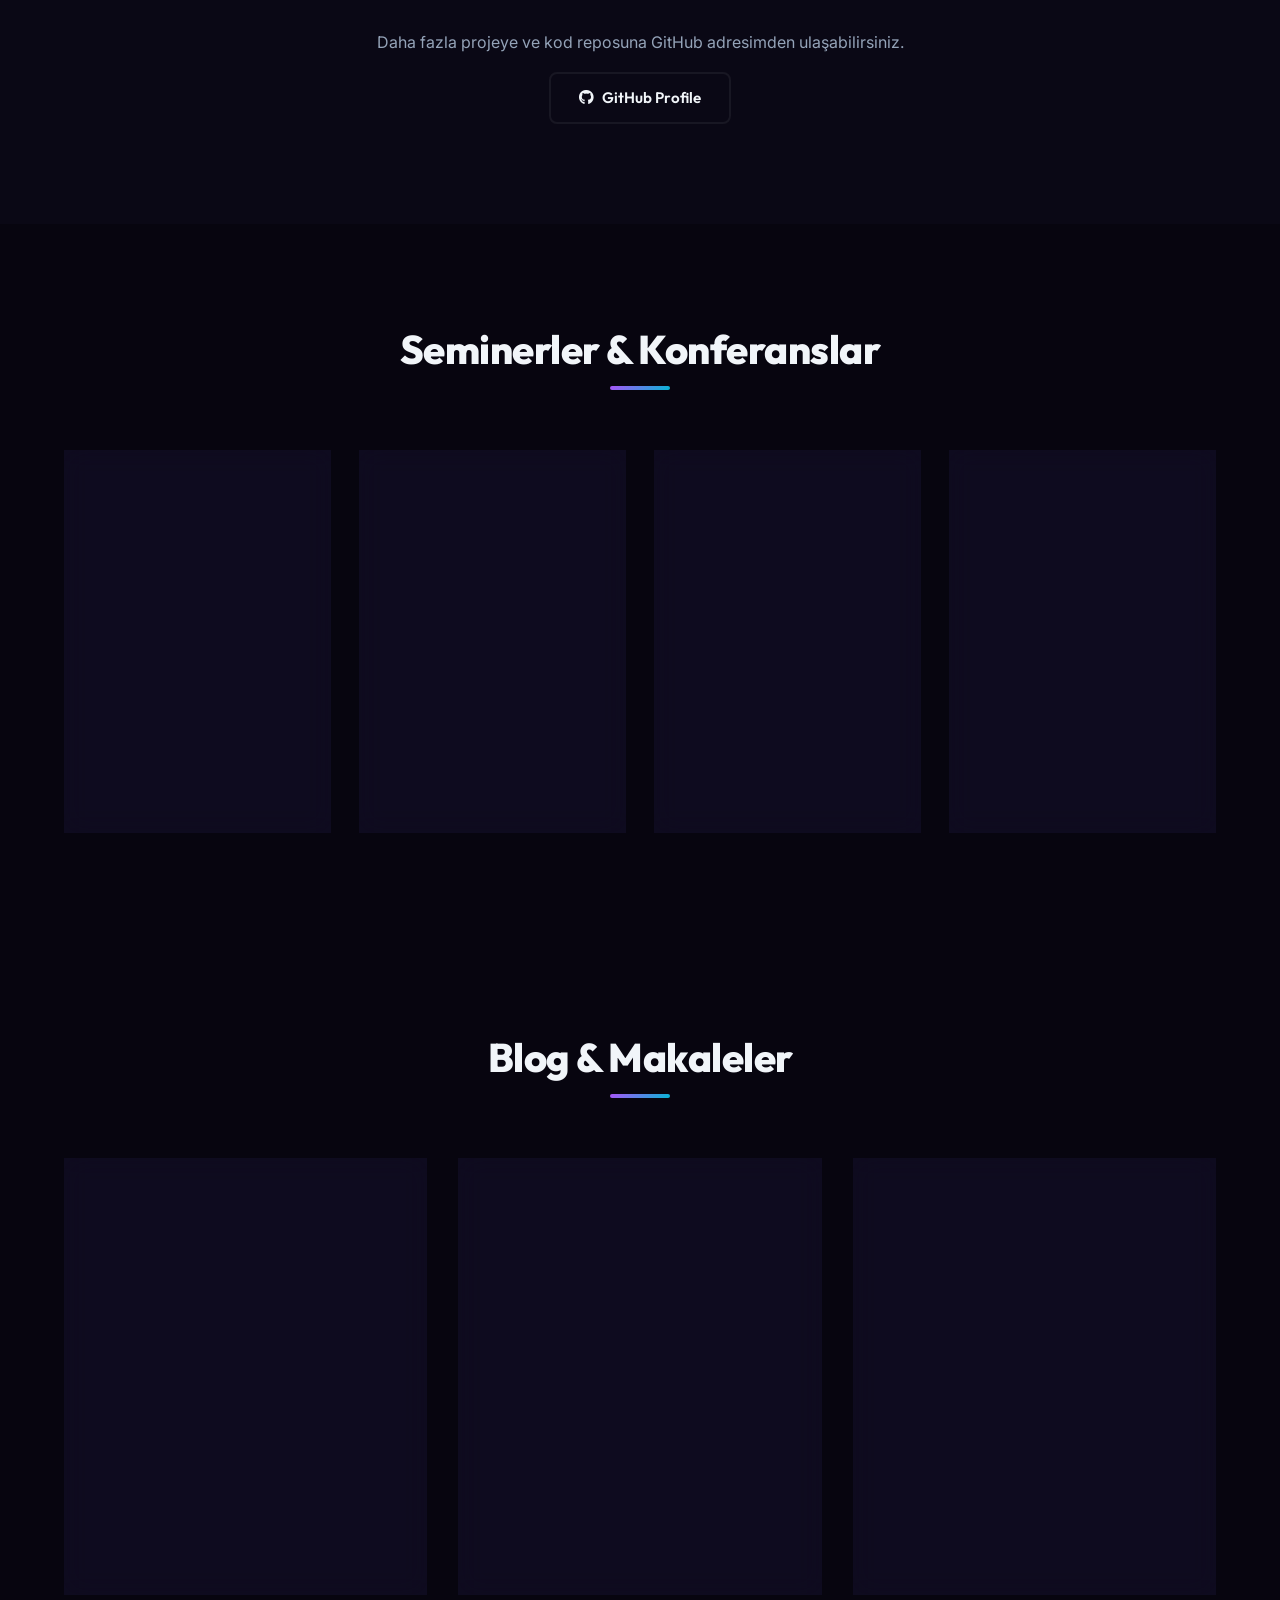
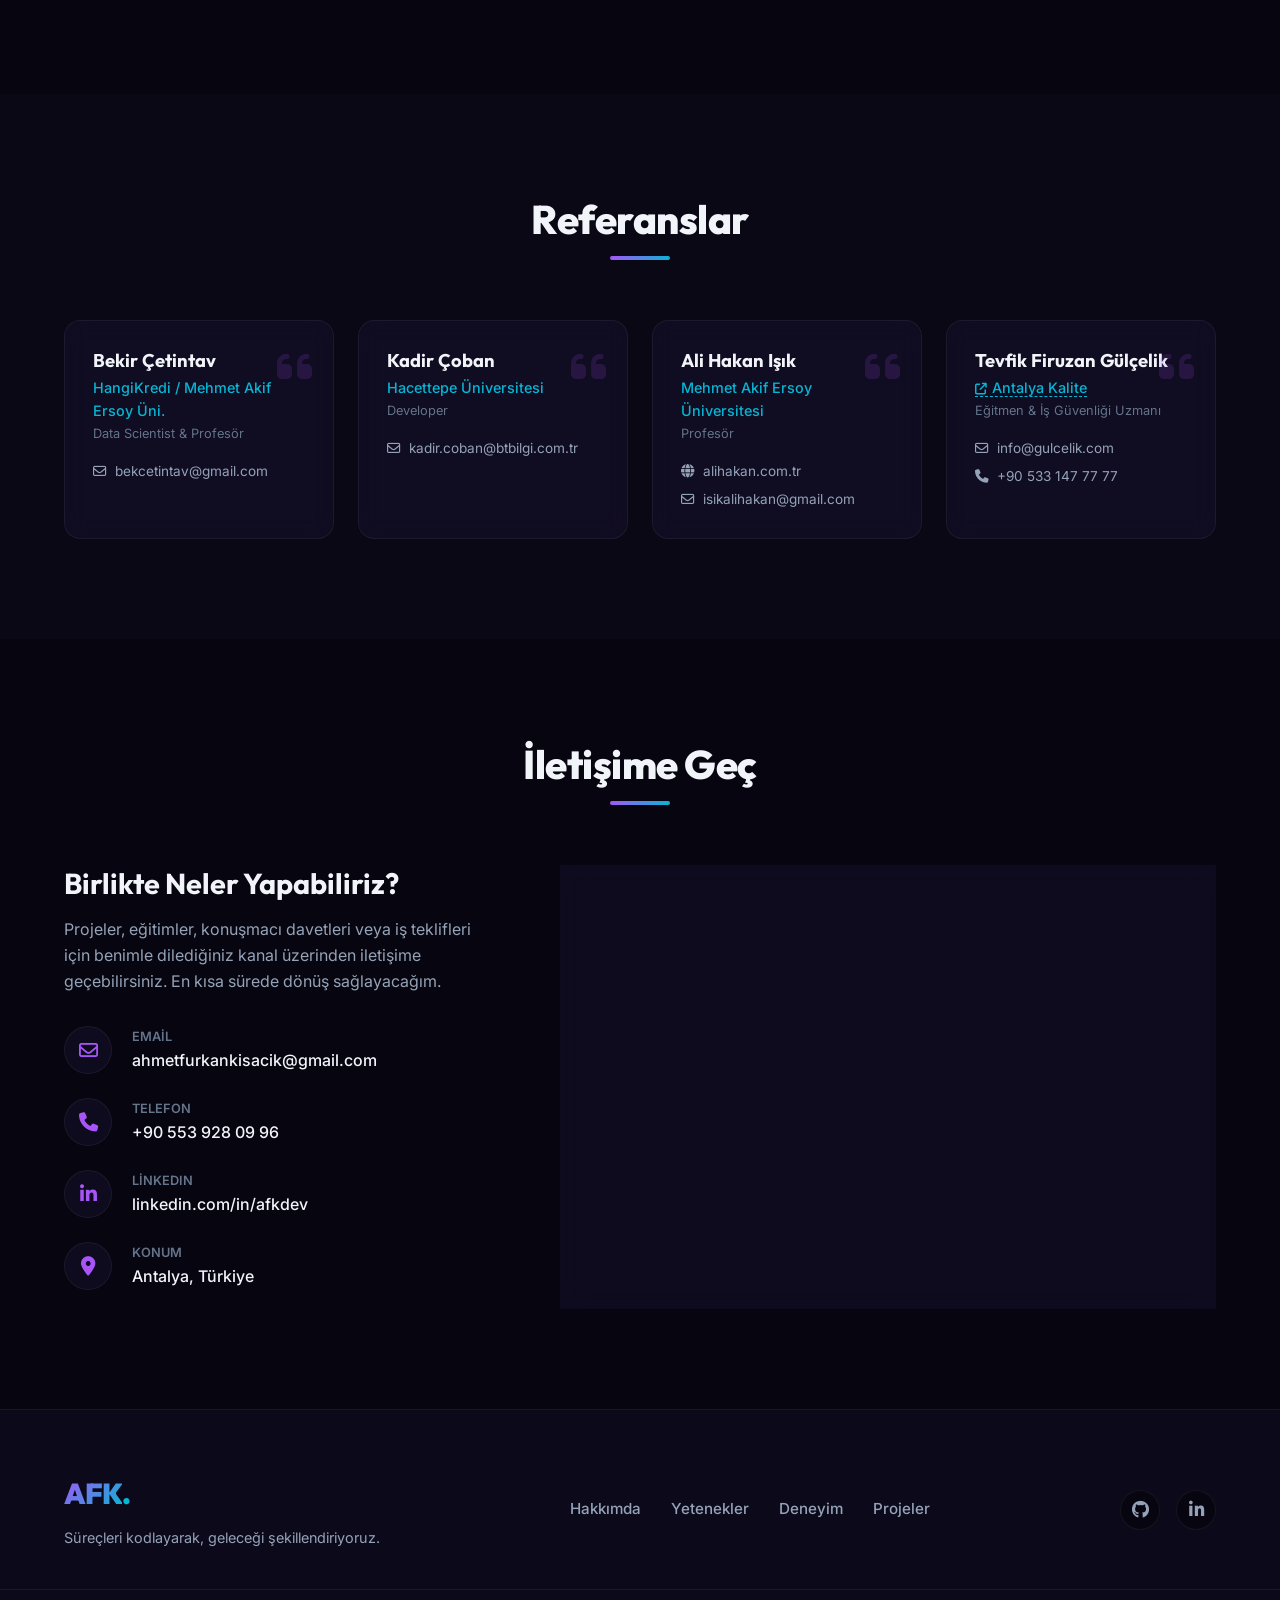
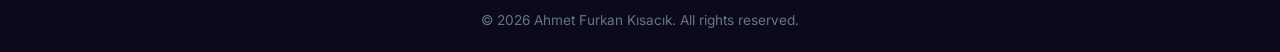
==== commit ec08fefc: "feat(portfolio): publish Medium Article 3 and feature CloudVault-Security Event-Driven Microservices" ====
--- a/index.html
+++ b/index.html
@@ -383,7 +383,22 @@
                 </div>
                 <!-- Projects Grid -->
                 <div class="projects-grid">
-                    <!-- Project 0: Spring Clean Architecture Demo -->
+                    <!-- Project 0: CloudVault Security -->
+                    <div class="project-card" data-category="springboot" data-project-id="cloudvault">
+                        <div class="project-img-wrapper">
+                            <img src="images/jwt_code_snapshot.jpg" alt="CloudVault Security Microservices" class="project-img">
+                            <div class="project-overlay">
+                                <span class="project-view-more" data-key="project-view">Detayları Gör</span>
+                            </div>
+                        </div>
+                        <div class="project-info">
+                            <span class="project-tag">Spring Boot 3 / Microservices</span>
+                            <h3 class="project-card-title">CloudVault Security &amp; Kafka DLQ</h3>
+                            <p class="project-card-desc" data-key="proj-cloudvault-desc">Spring Cloud Gateway, OAuth2 &amp; JWT Authorization Server ve Apache Kafka Retry/DLQ dayanıklılık mimarisine sahip mikroservis projesi.</p>
+                        </div>
+                    </div>
+
+                    <!-- Project 1: Spring Clean Architecture Demo -->
                     <div class="project-card" data-category="springboot" data-project-id="springcleanarch">
                         <div class="project-img-wrapper">
                             <img src="images/medium_article_2_cover.jpg" alt="Spring Boot Clean Architecture" class="project-img">
@@ -585,26 +600,26 @@
                         </div>
                     </article>
 
-                    <!-- Article 3 (Upcoming) -->
-                    <article class="blog-card blog-card-upcoming">
+                    <!-- Article 3 -->
+                    <article class="blog-card">
                         <div class="blog-card-header">
                             <span class="blog-tag">Event-Driven &amp; Kafka</span>
-                            <span class="blog-badge-upcoming"><i class="fa-solid fa-hourglass-start"></i> <span data-key="article-upcoming-badge">Yakında (3 Ağustos)</span></span>
+                            <span class="blog-read-time"><i class="fa-regular fa-clock"></i> 8 min read</span>
                         </div>
                         <div class="blog-card-body">
                             <h3 class="blog-card-title">
-                                <span class="upcoming-title" data-key="article-3-title">
+                                <a href="https://medium.com/@ahmetfurkankisacik" target="_blank" rel="noopener" data-key="article-3-title">
                                     Spring Boot ve Apache Kafka İle Event-Driven Microservices: Asenkron Mesajlaşma ve Resiliency (Retry / DLQ) Mimarisi
-                                </span>
+                                </a>
                             </h3>
                             <p class="blog-card-desc" data-key="article-3-desc">
-                                Bir eğitmen ve yazılım mühendisinin gözünden: Asenkron mesajlaşma, Kafka Producer/Consumer yapıları, Retry ve Dead Letter Queue (DLQ) mimarileriyle ilgili dev rehber makalemiz 3 Ağustos Pazartesi günü yayınlanacaktır.
+                                Bir eğitmen ve yazılım mühendisinin gözünden: Asenkron mesajlaşma, Kafka Producer/Consumer yapıları, Retry ve Dead Letter Queue (DLQ) mimarileriyle ilgili dev rehber makalemiz yayında!
                             </p>
                         </div>
                         <div class="blog-card-footer">
-                            <span class="btn-upcoming">
-                                <span class="spinner-pulse"></span> <span data-key="article-upcoming-btn">Hazırlanıyor...</span>
-                            </span>
+                            <a href="https://medium.com/@ahmetfurkankisacik" target="_blank" rel="noopener" class="btn-read-more">
+                                <span data-key="blog-read-btn">Medium'da Oku</span> <i class="fa-solid fa-arrow-right"></i>
+                            </a>
                         </div>
                     </article>
                 </div>
@@ -817,6 +832,6 @@
     </a>
 
     <!-- Custom JS -->
-    <script src="script.js?v=3.2"></script>
+    <script src="script.js?v=3.3"></script>
 </body>
 </html>
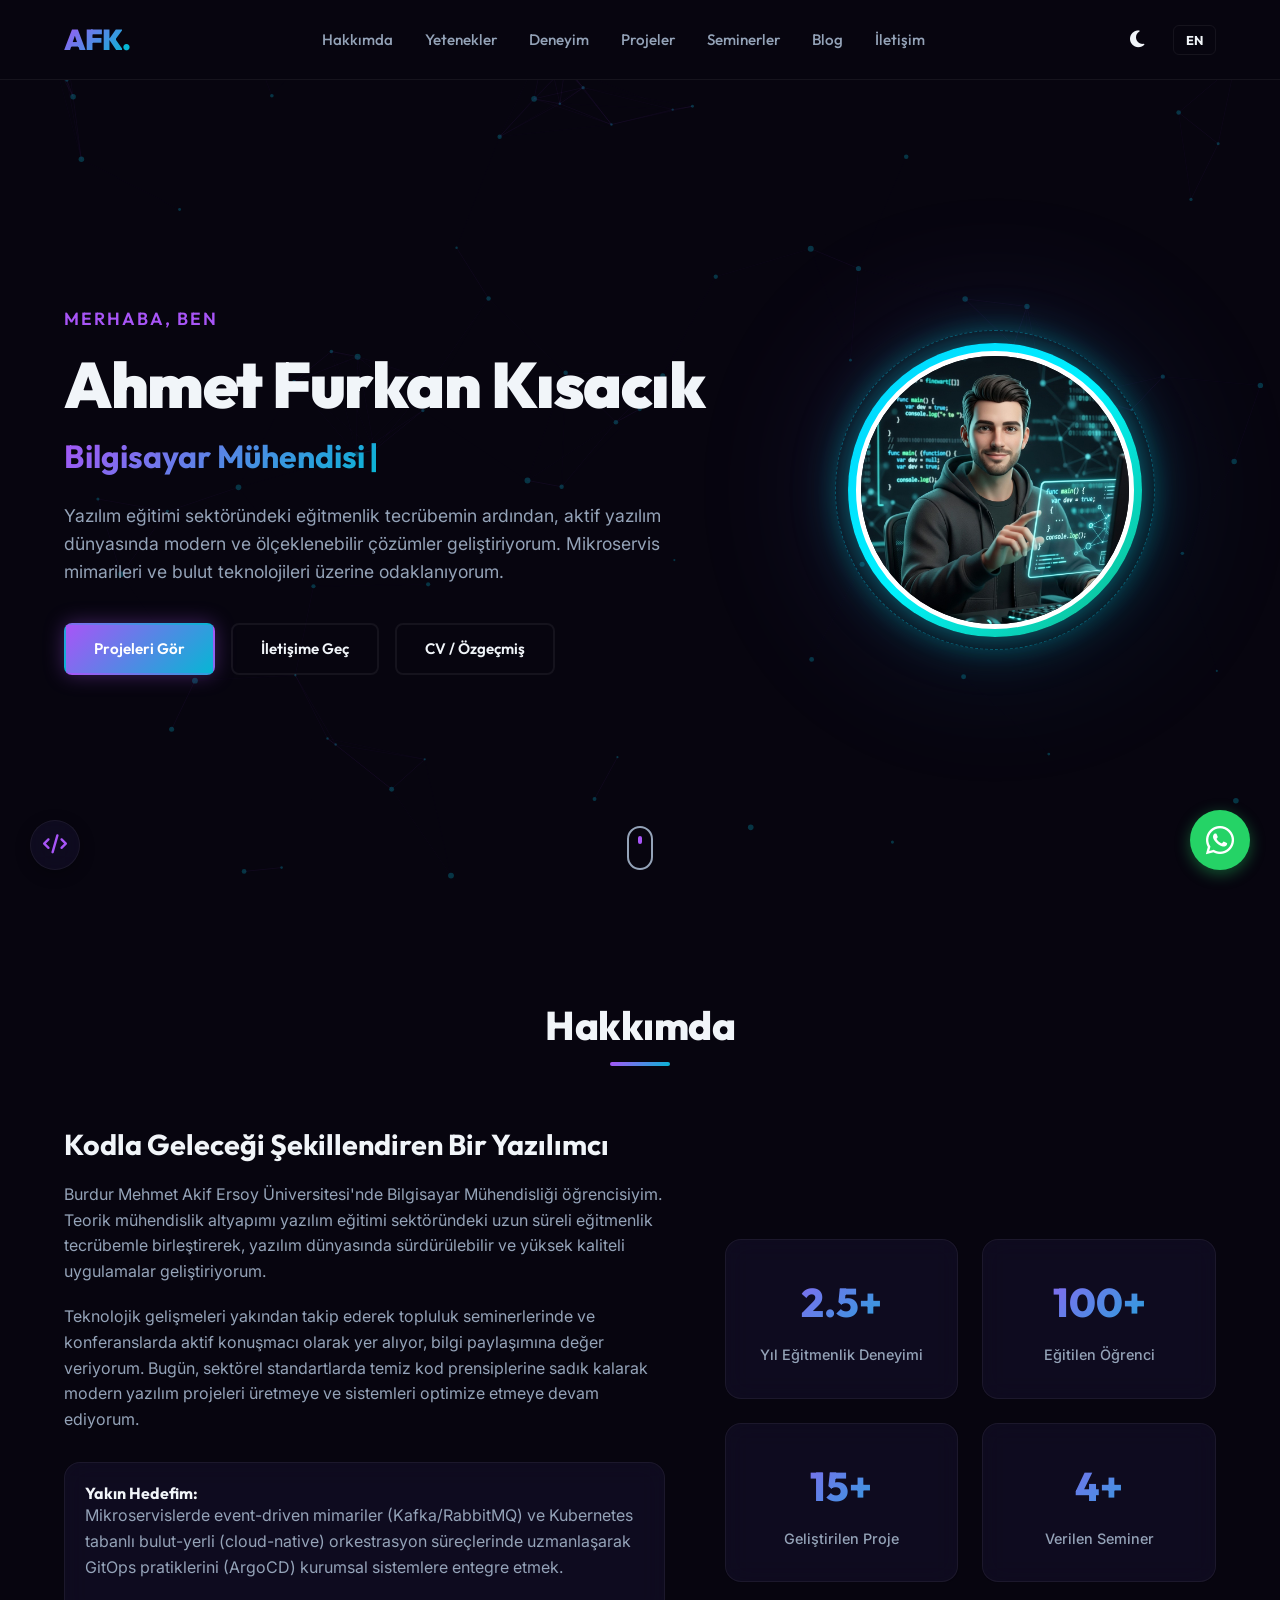
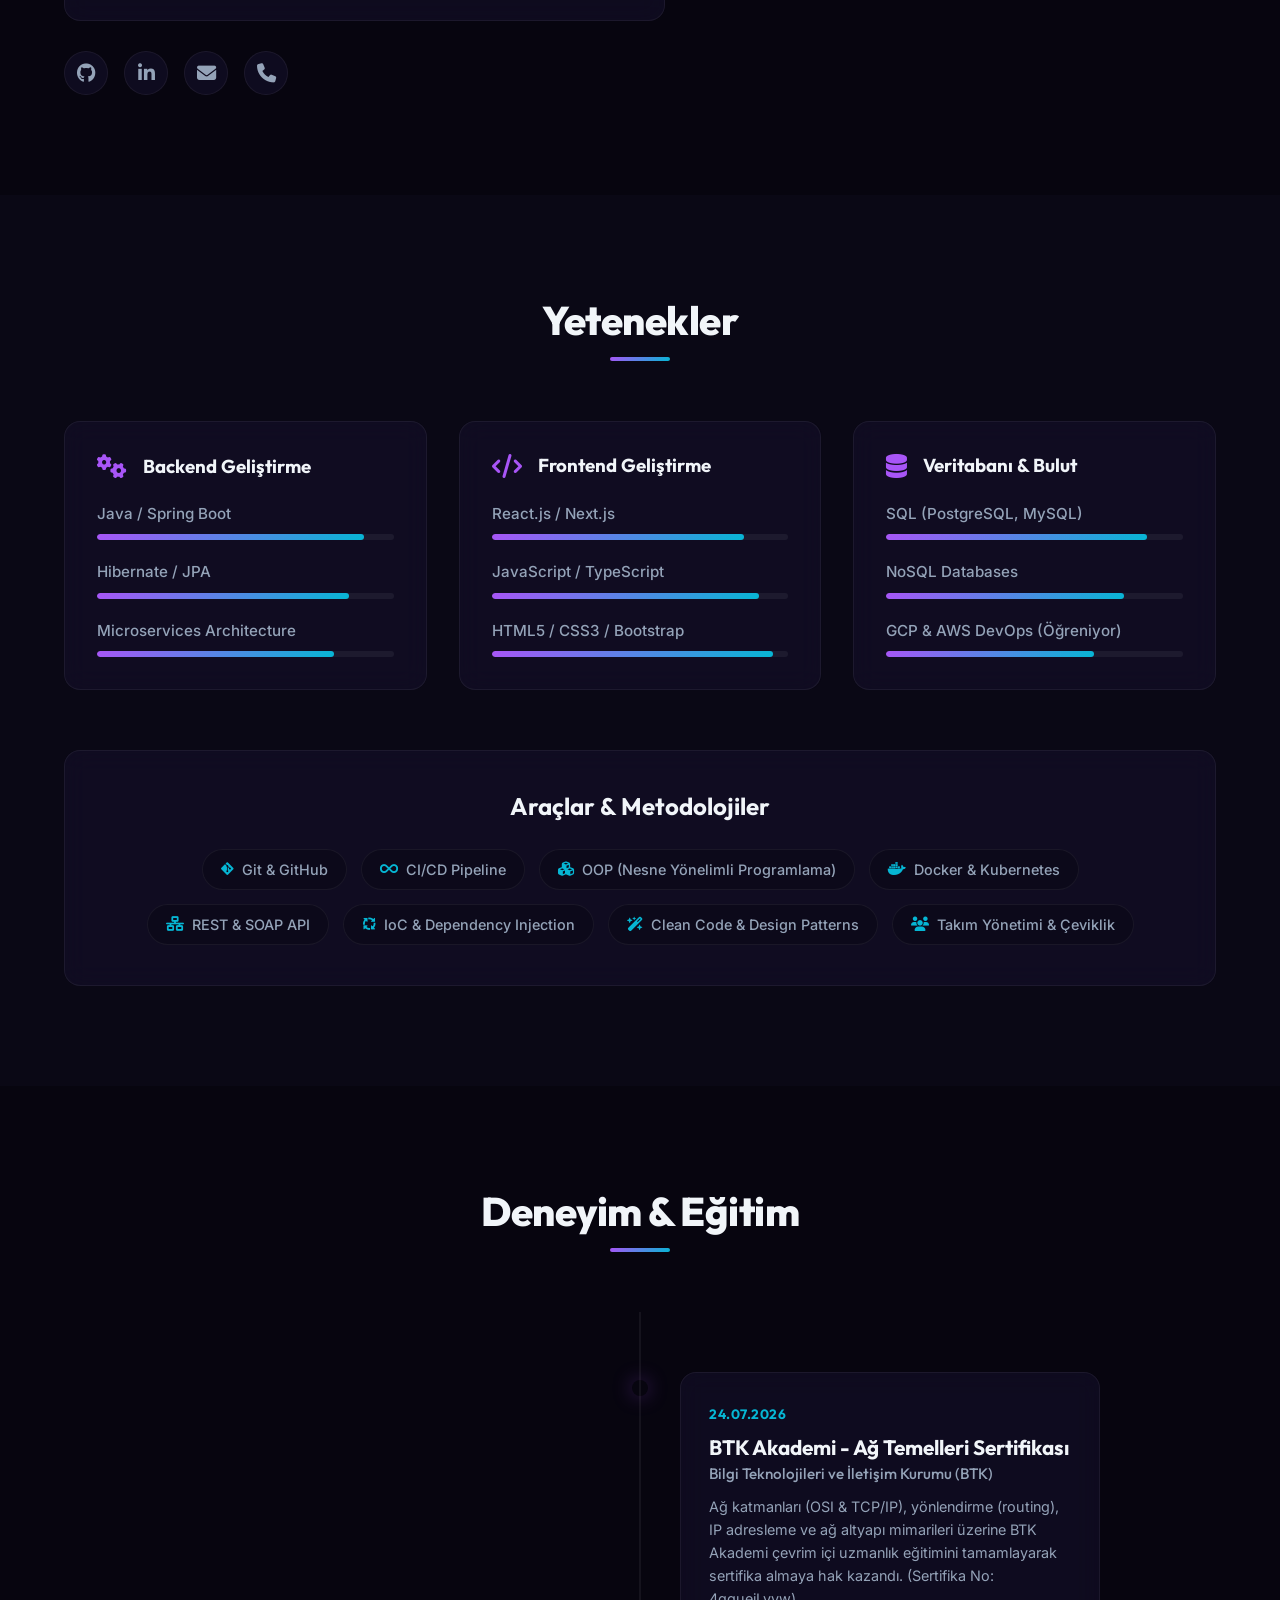
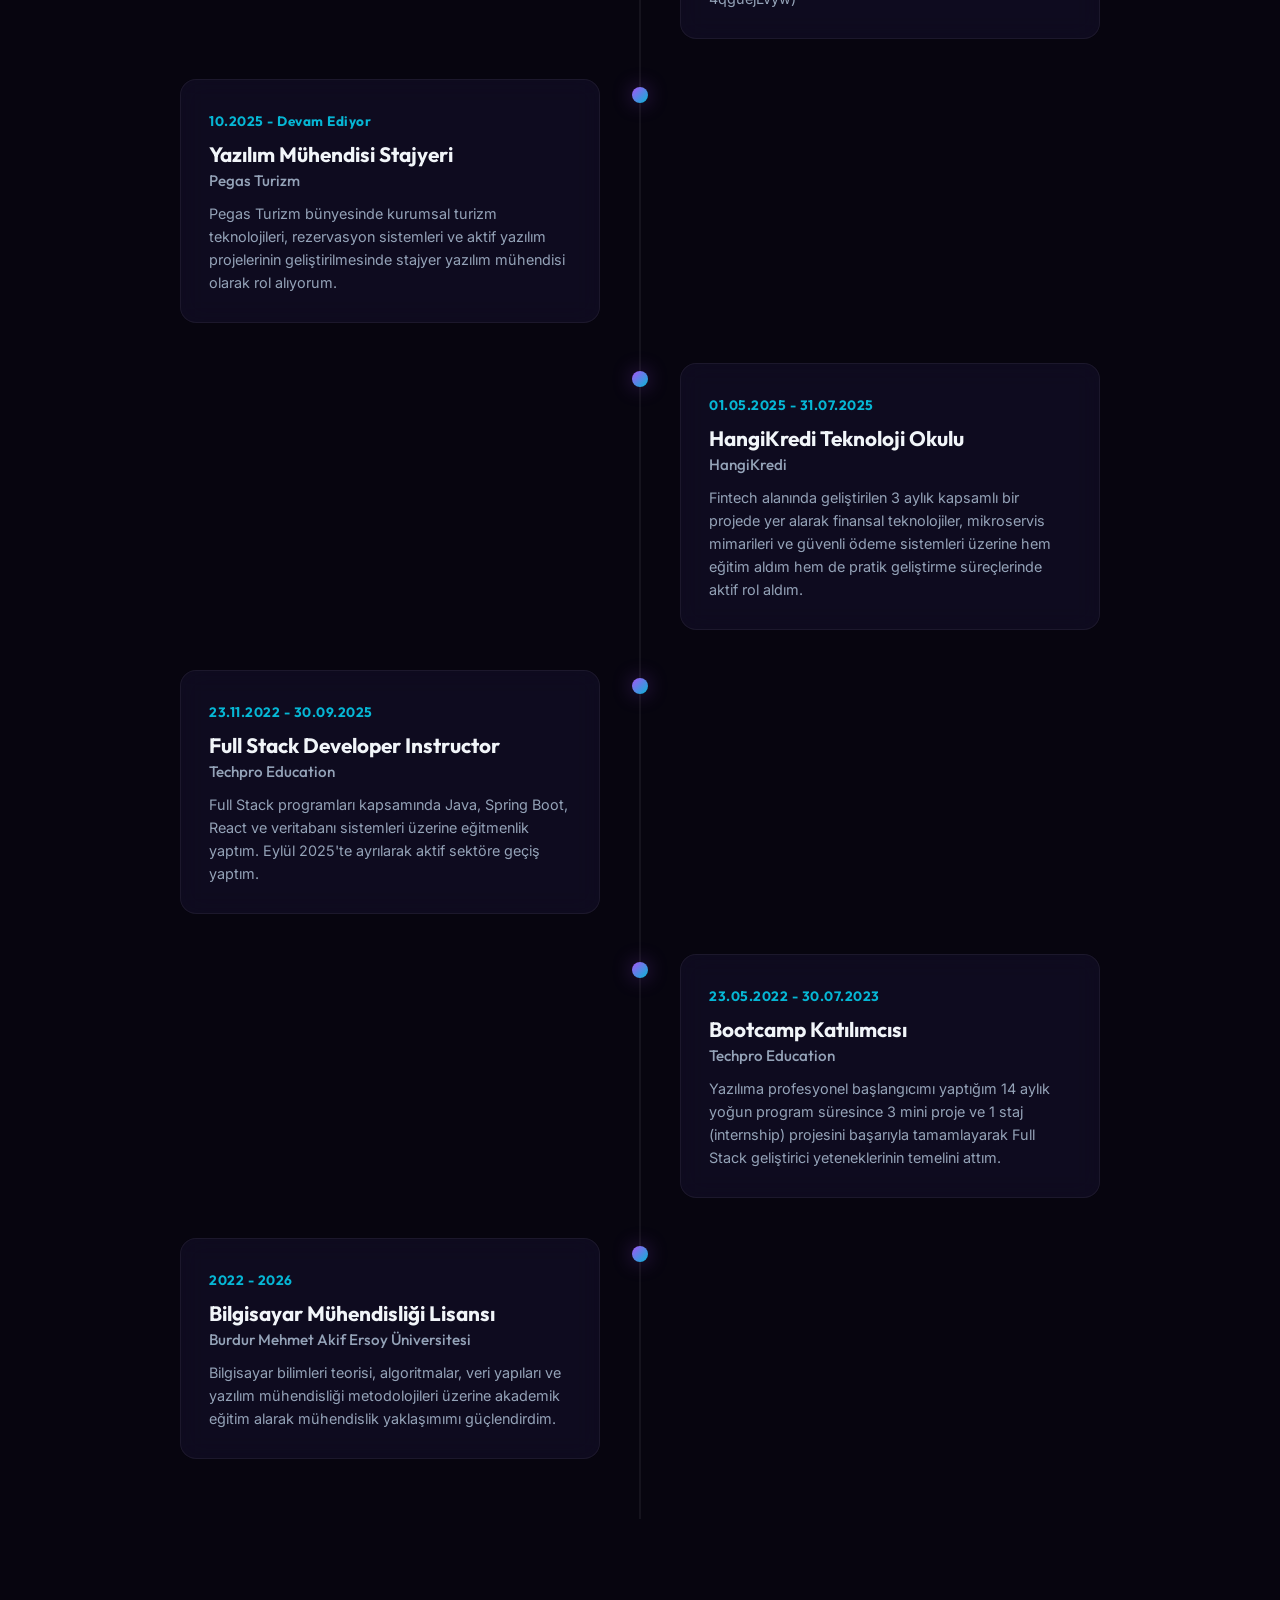
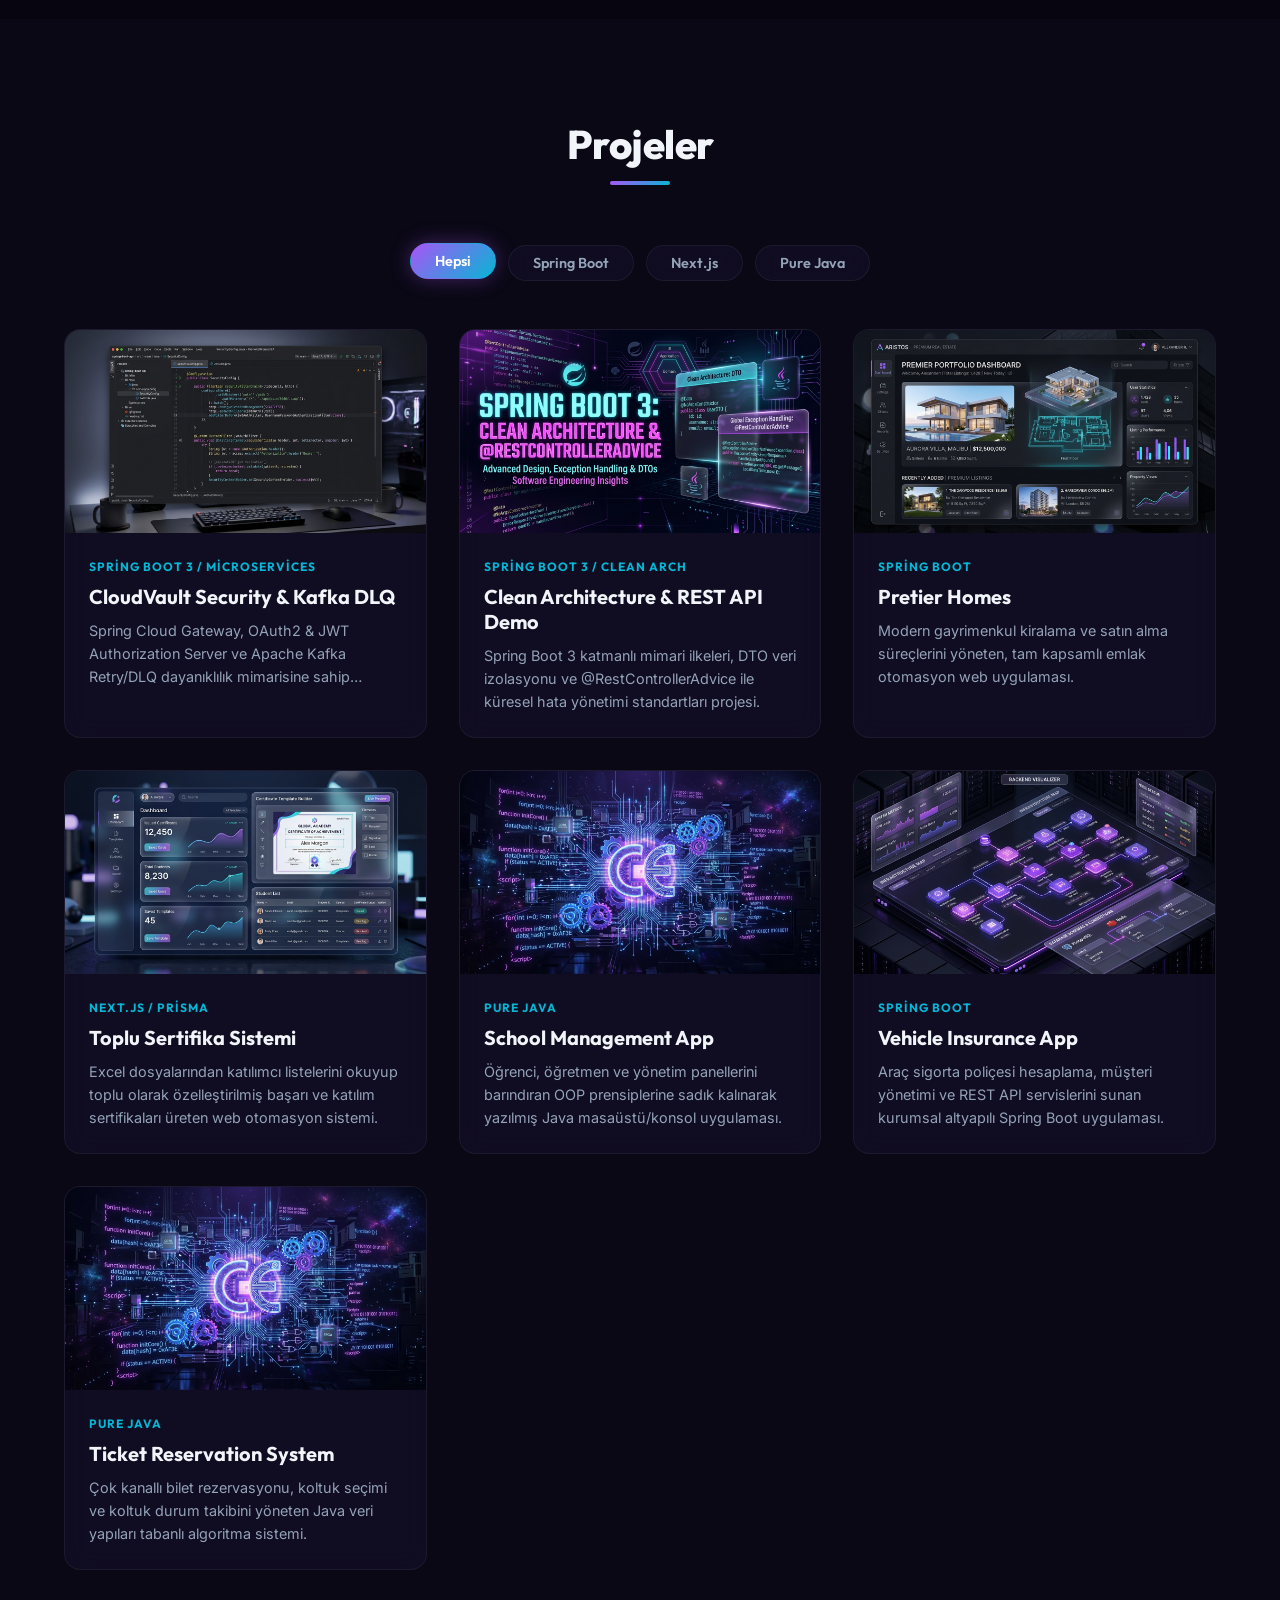
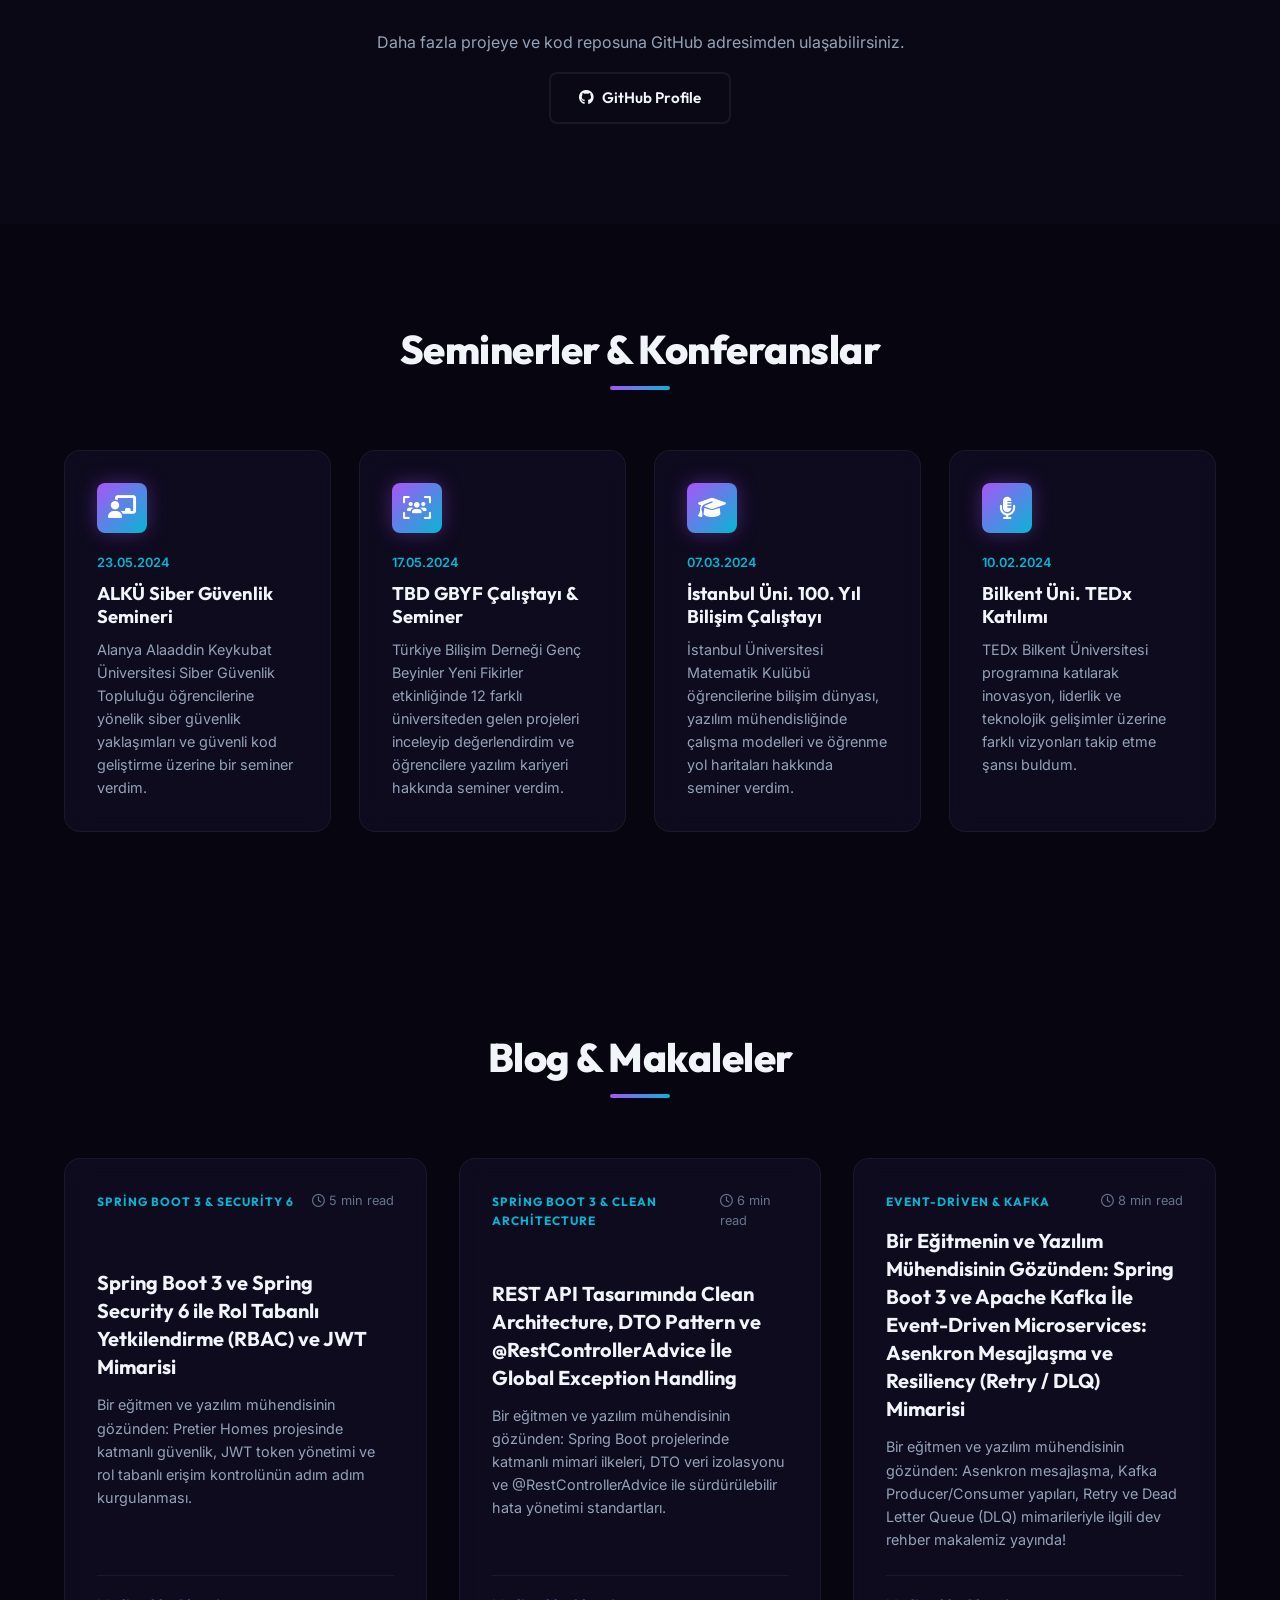
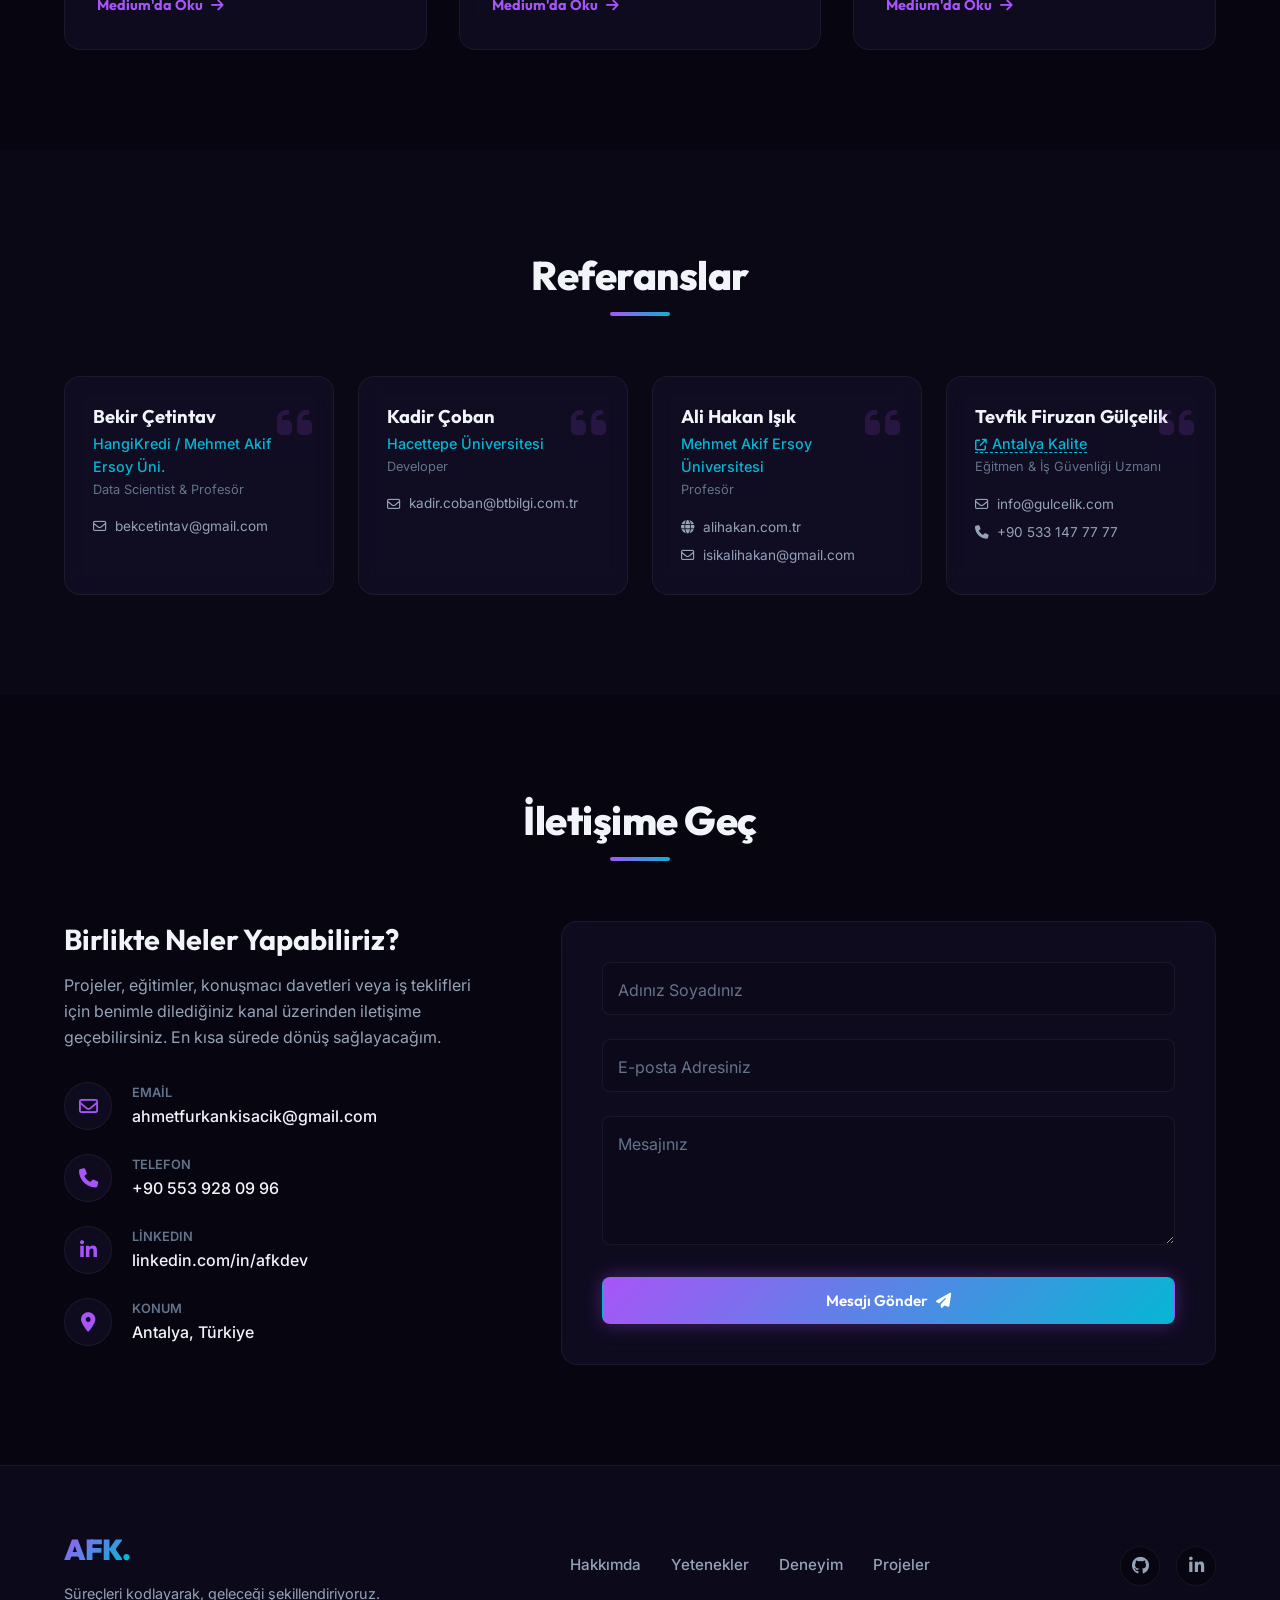
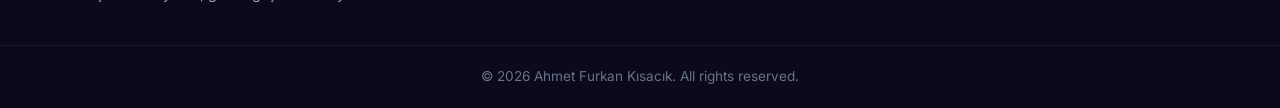
==== commit d4b1e003: "feat(blog): update Article 3 title to include 'Bir Eğitmenin ve Yazılım Mühendisinin Gözünden:' seri" ====
--- a/index.html
+++ b/index.html
@@ -609,7 +609,7 @@
                         <div class="blog-card-body">
                             <h3 class="blog-card-title">
                                 <a href="https://medium.com/@ahmetfurkankisacik" target="_blank" rel="noopener" data-key="article-3-title">
-                                    Spring Boot ve Apache Kafka İle Event-Driven Microservices: Asenkron Mesajlaşma ve Resiliency (Retry / DLQ) Mimarisi
+                                    Bir Eğitmenin ve Yazılım Mühendisinin Gözünden: Spring Boot 3 ve Apache Kafka İle Event-Driven Microservices: Asenkron Mesajlaşma ve Resiliency (Retry / DLQ) Mimarisi
                                 </a>
                             </h3>
                             <p class="blog-card-desc" data-key="article-3-desc">
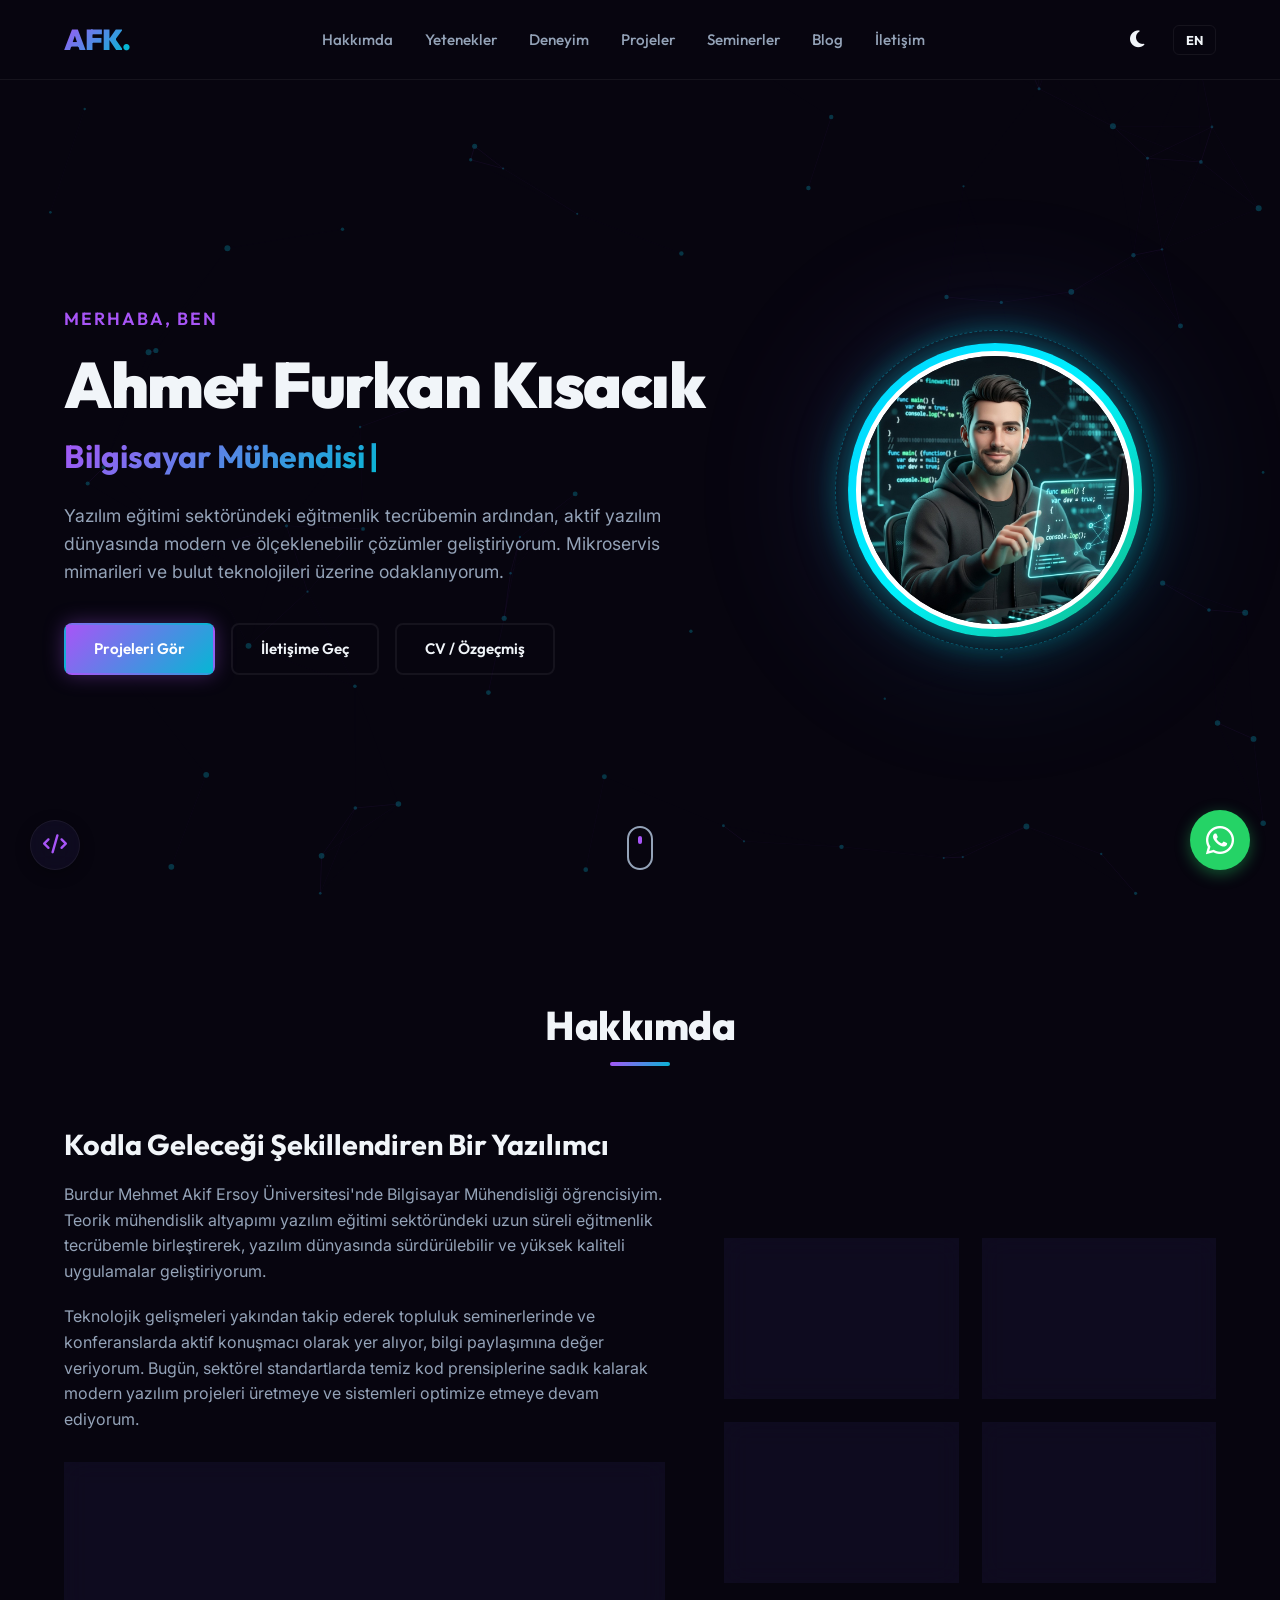
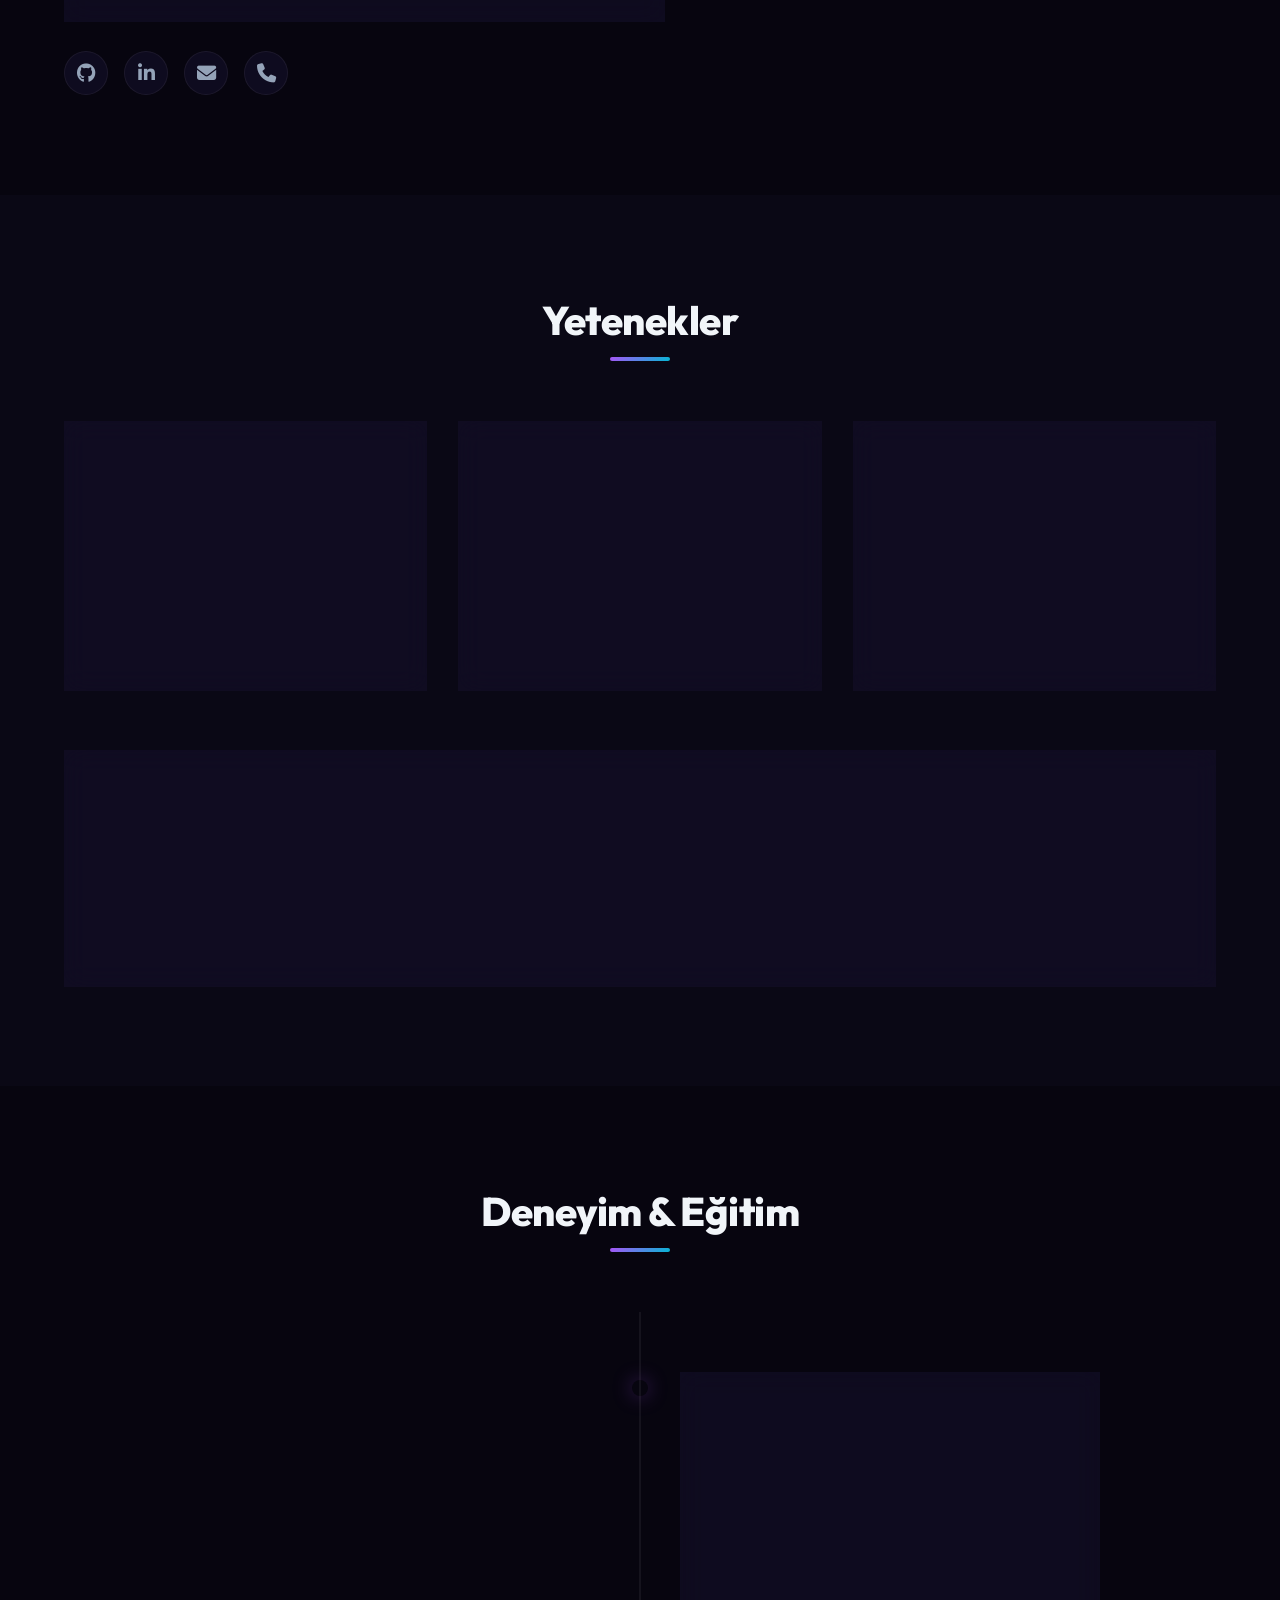
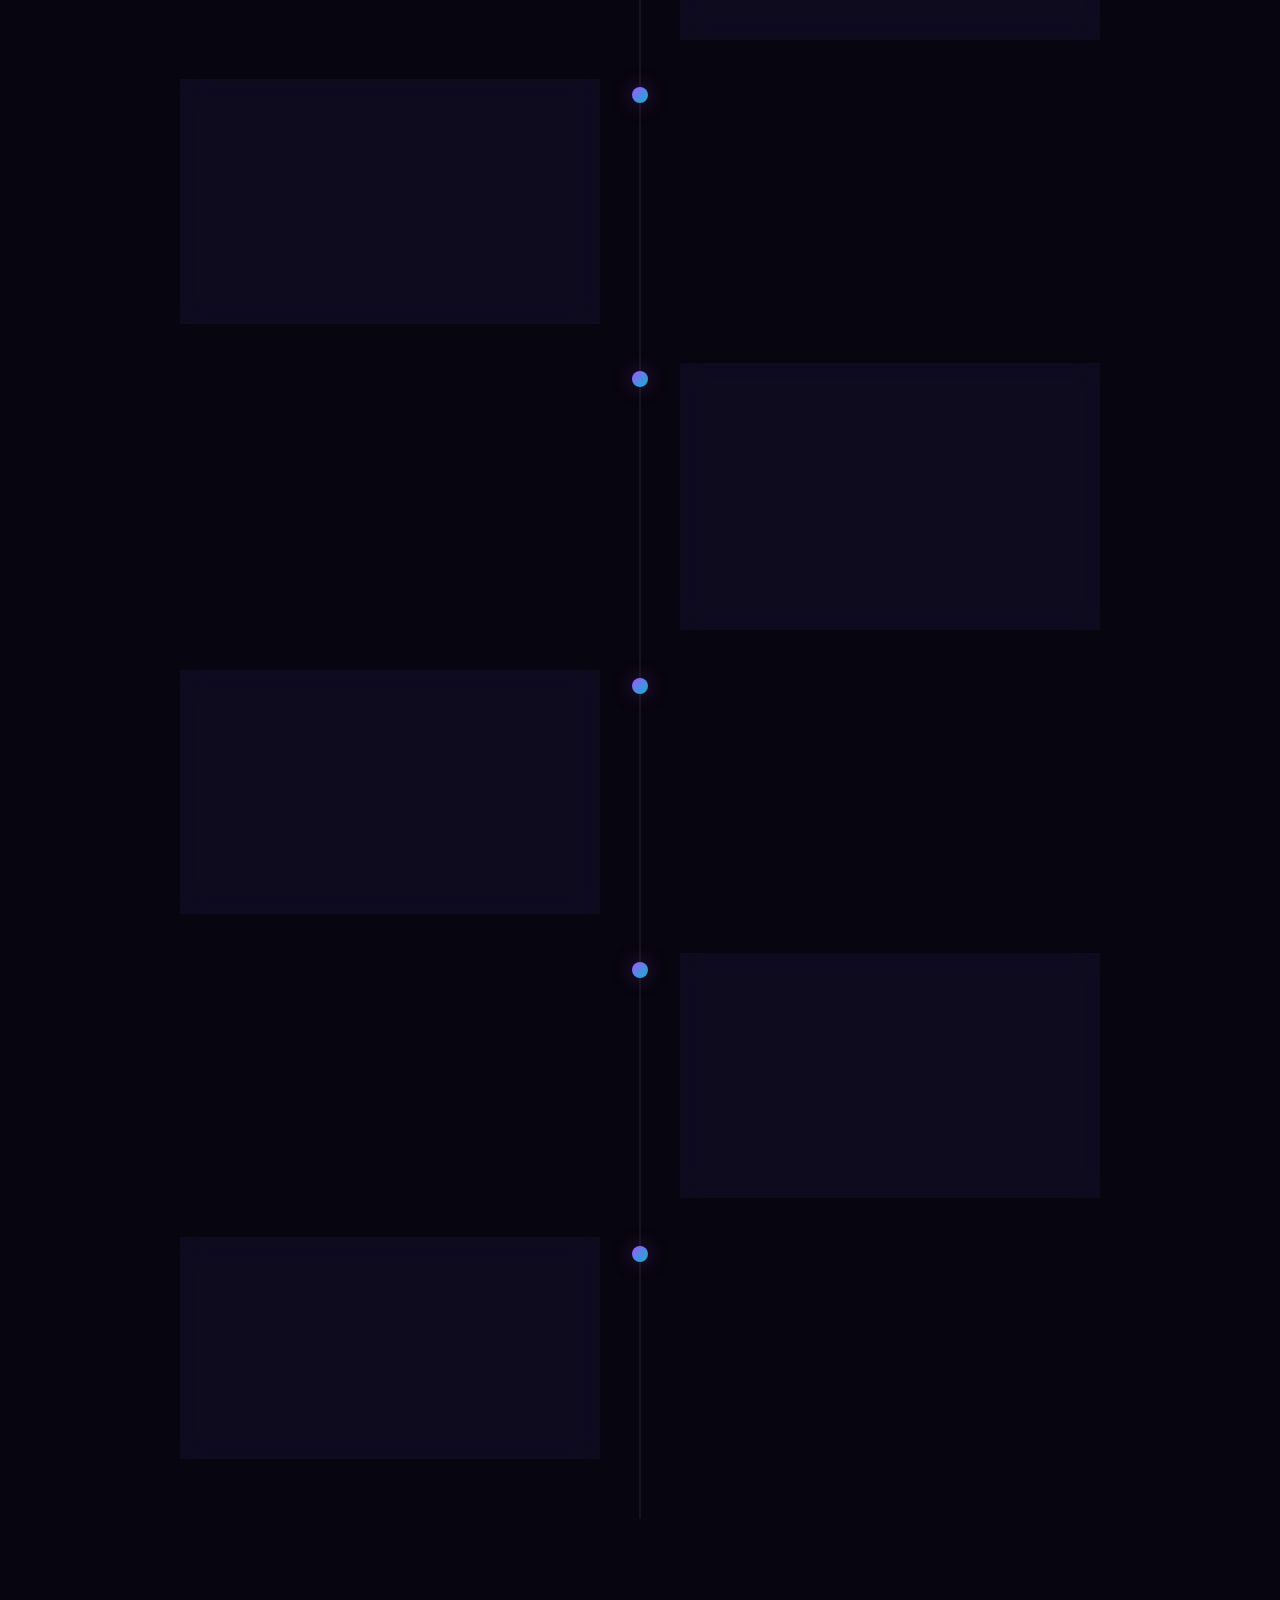
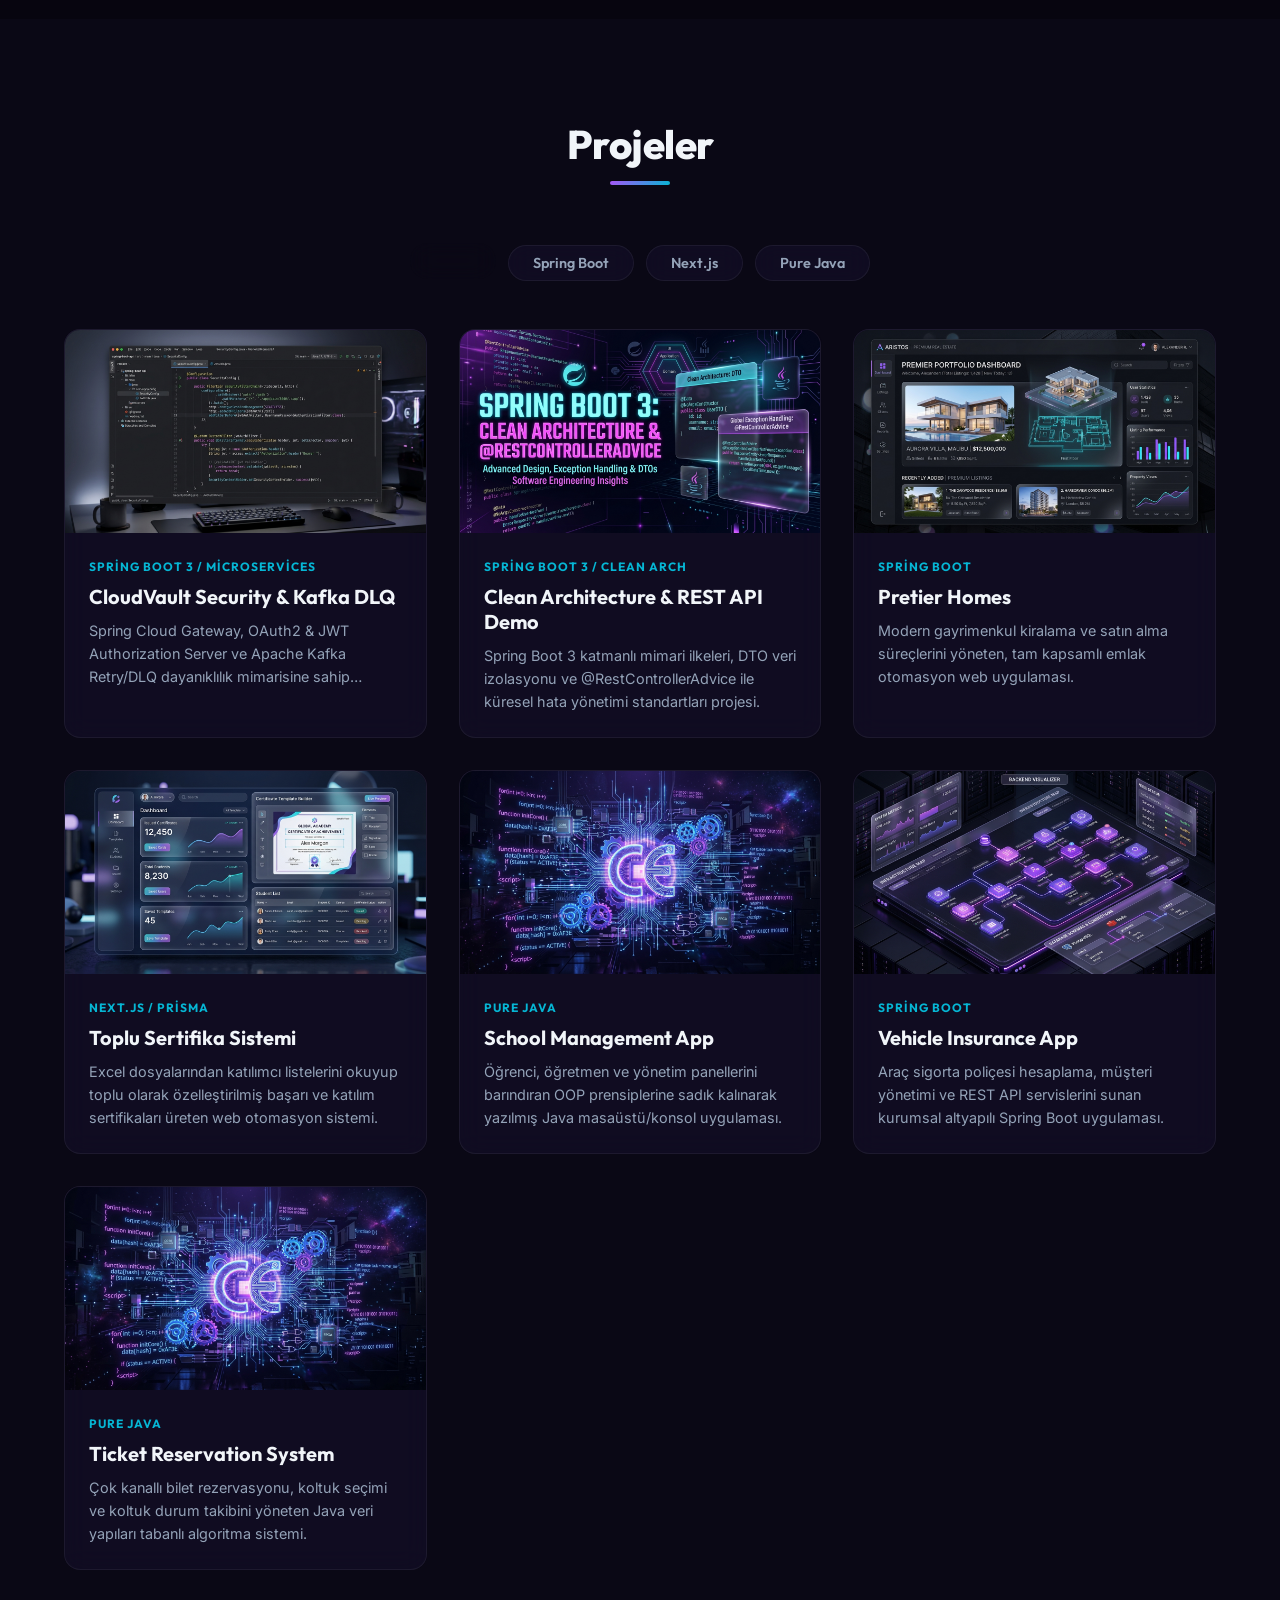
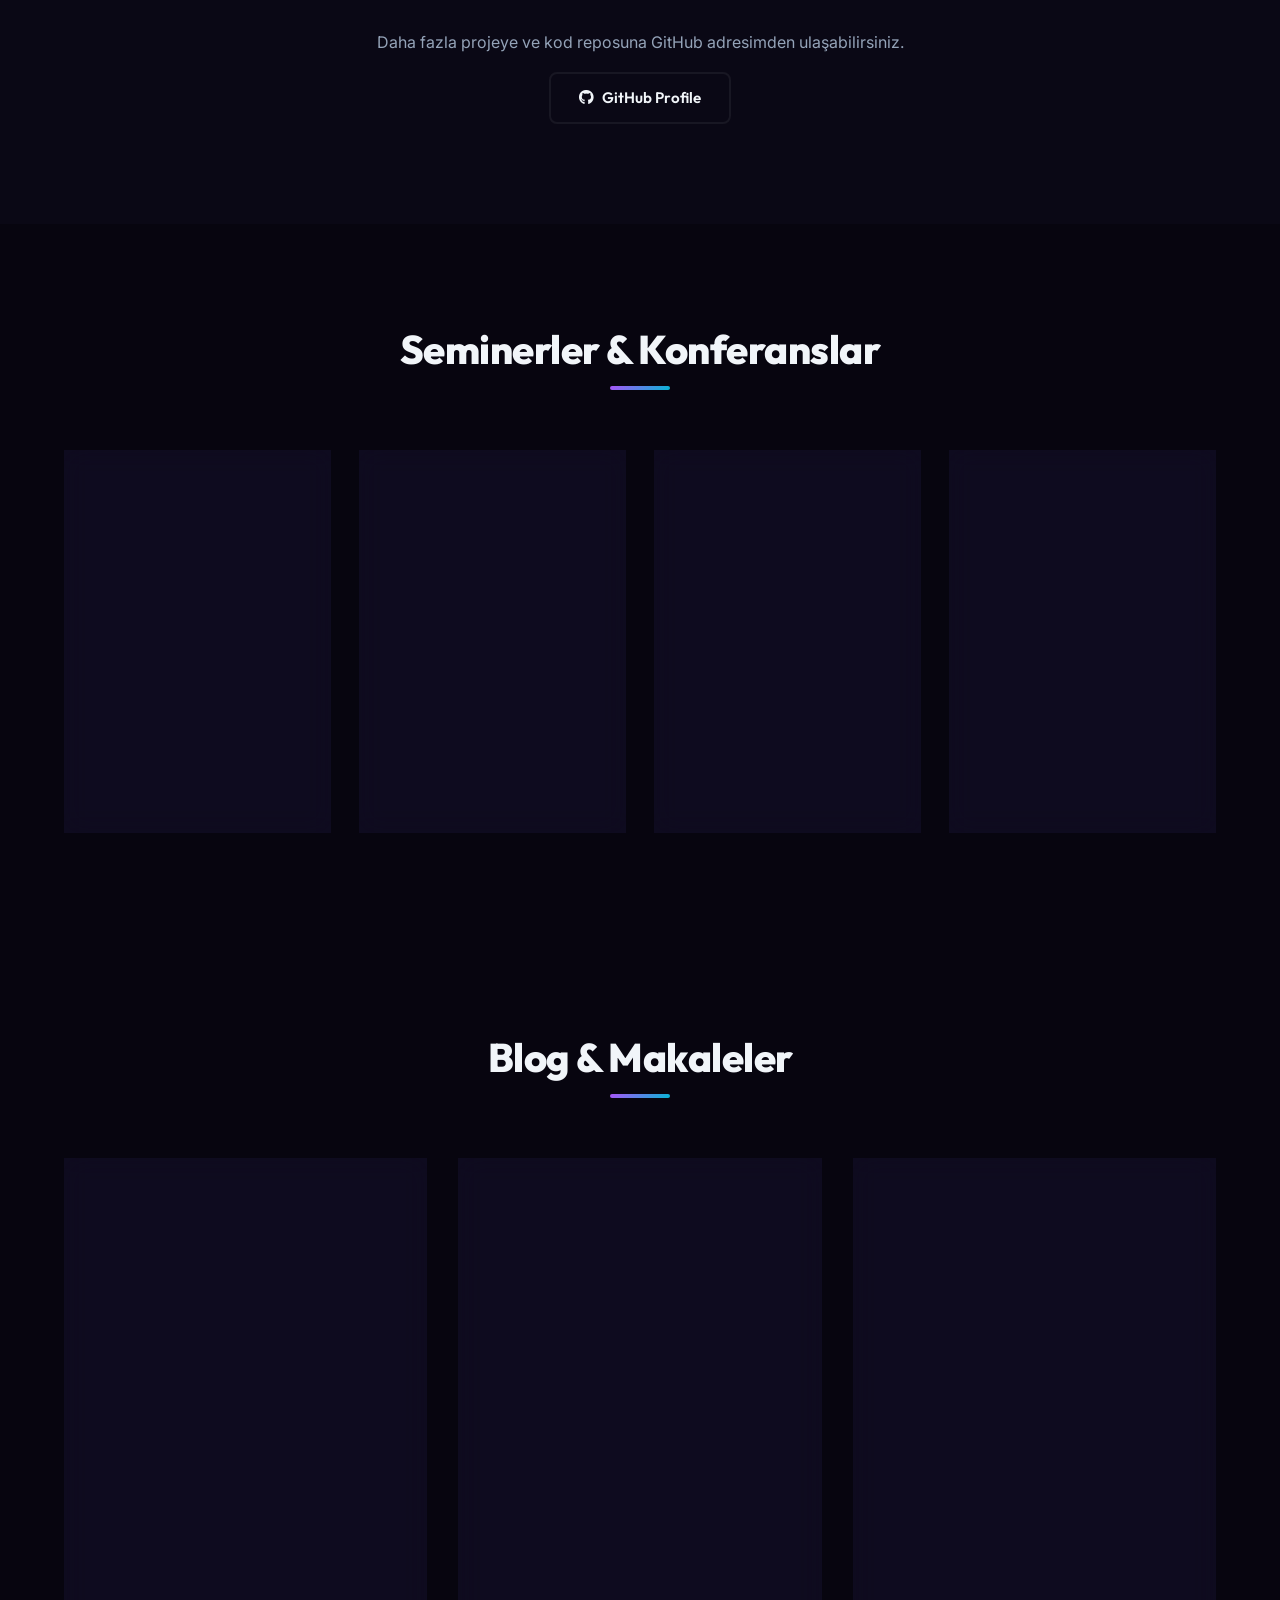
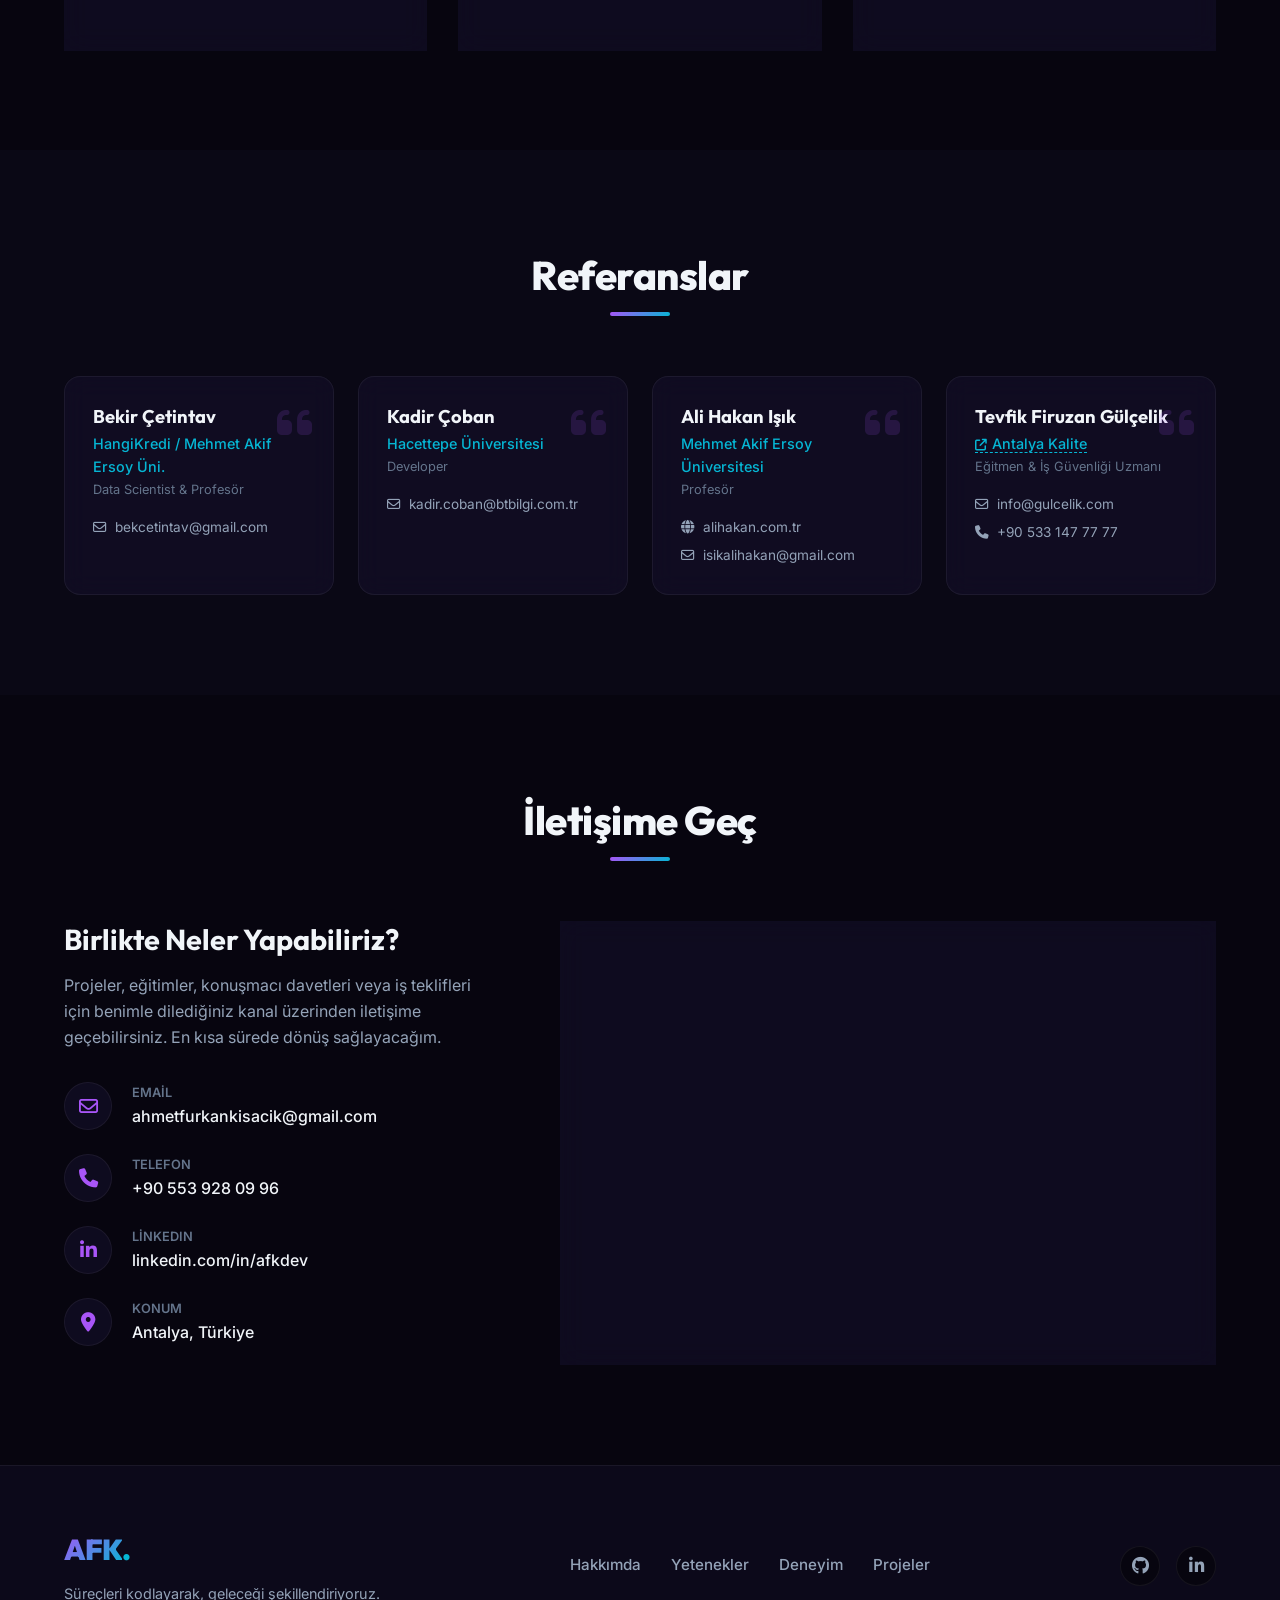
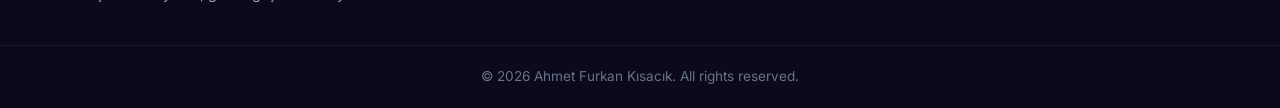
==== commit 3527e140: "feat(blog): link published Medium Article 3 URL to portfolio site" ====
--- a/index.html
+++ b/index.html
@@ -608,7 +608,7 @@
                         </div>
                         <div class="blog-card-body">
                             <h3 class="blog-card-title">
-                                <a href="https://medium.com/@ahmetfurkankisacik" target="_blank" rel="noopener" data-key="article-3-title">
+                                <a href="https://medium.com/@ahmetfurkankisacik/spring-boot-3-ve-apache-kafka-i%CC%87le-event-driven-microservices-asenkron-mesajla%C5%9Fma-ve-resiliency-aafffac8f86c" target="_blank" rel="noopener" data-key="article-3-title">
                                     Bir Eğitmenin ve Yazılım Mühendisinin Gözünden: Spring Boot 3 ve Apache Kafka İle Event-Driven Microservices: Asenkron Mesajlaşma ve Resiliency (Retry / DLQ) Mimarisi
                                 </a>
                             </h3>
@@ -617,7 +617,7 @@
                             </p>
                         </div>
                         <div class="blog-card-footer">
-                            <a href="https://medium.com/@ahmetfurkankisacik" target="_blank" rel="noopener" class="btn-read-more">
+                            <a href="https://medium.com/@ahmetfurkankisacik/spring-boot-3-ve-apache-kafka-i%CC%87le-event-driven-microservices-asenkron-mesajla%C5%9Fma-ve-resiliency-aafffac8f86c" target="_blank" rel="noopener" class="btn-read-more">
                                 <span data-key="blog-read-btn">Medium'da Oku</span> <i class="fa-solid fa-arrow-right"></i>
                             </a>
                         </div>
@@ -832,6 +832,6 @@
     </a>
 
     <!-- Custom JS -->
-    <script src="script.js?v=3.3"></script>
+    <script src="script.js?v=3.4"></script>
 </body>
 </html>
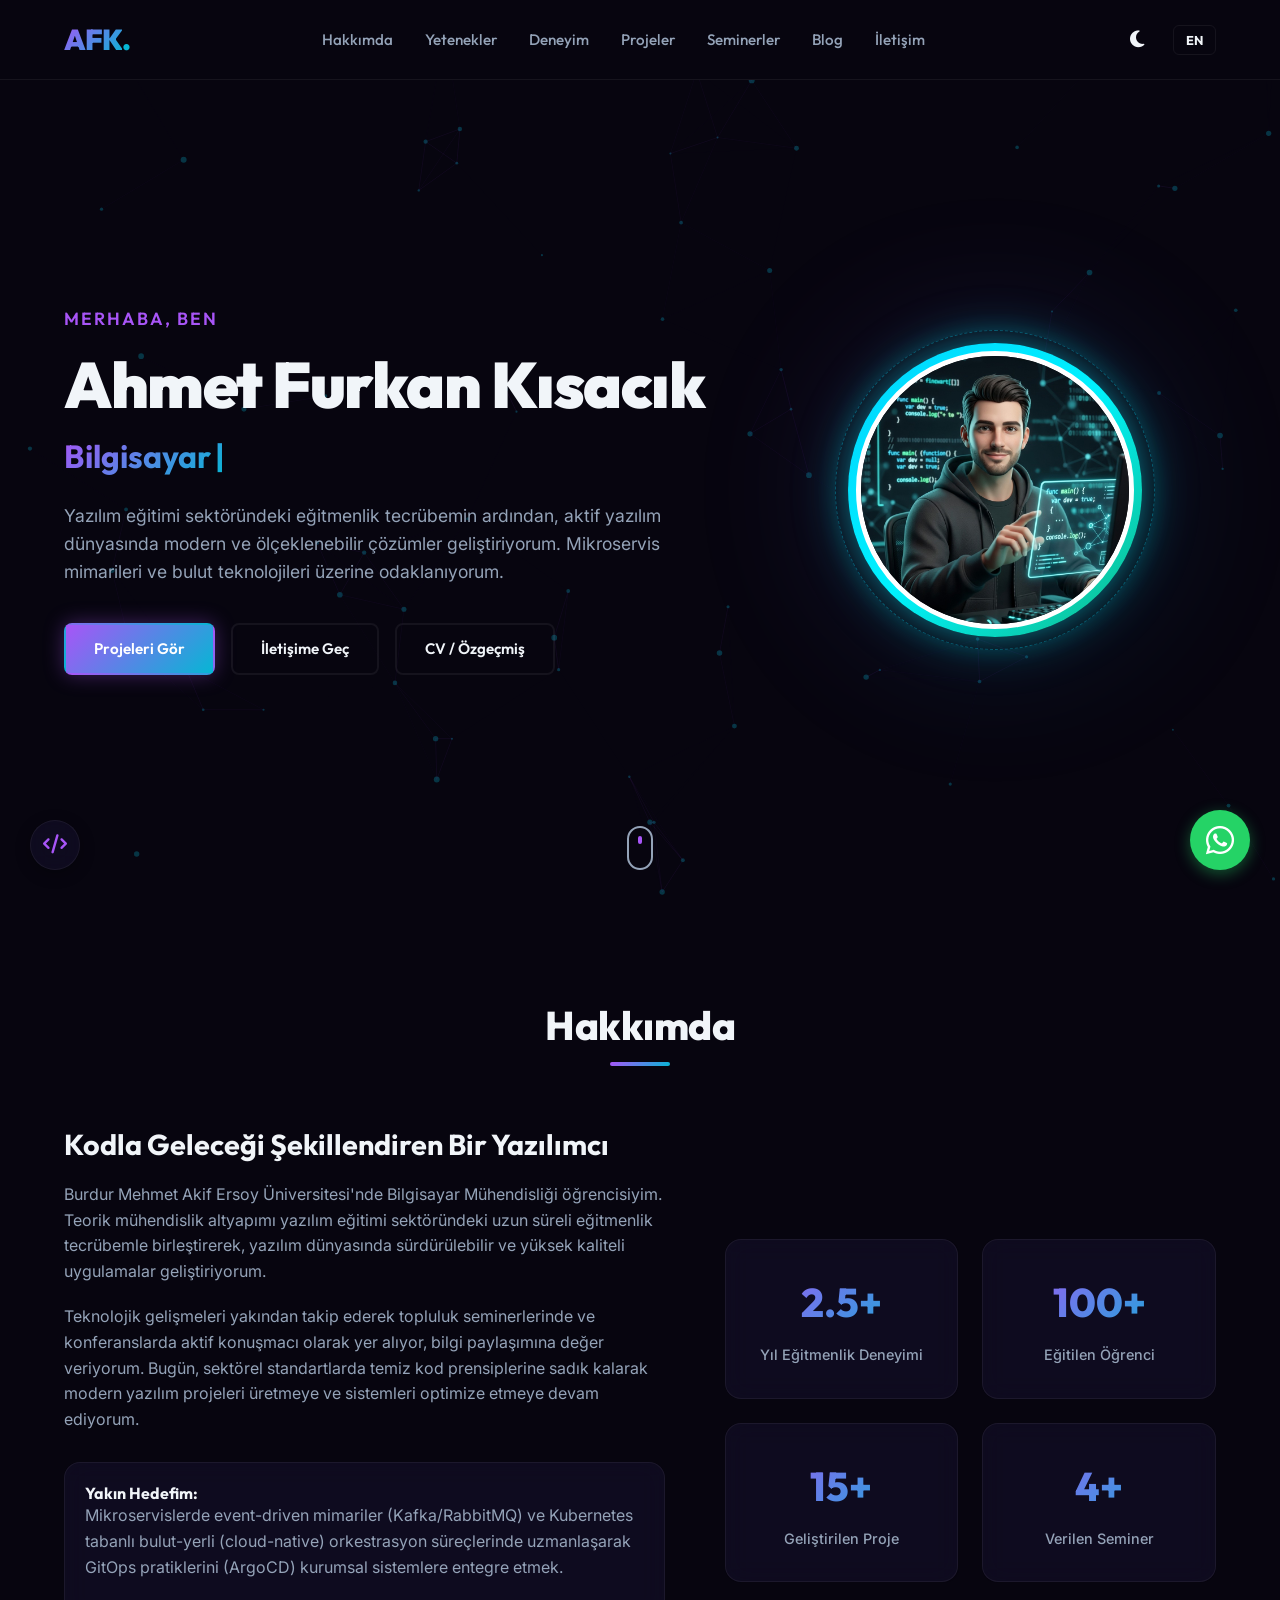
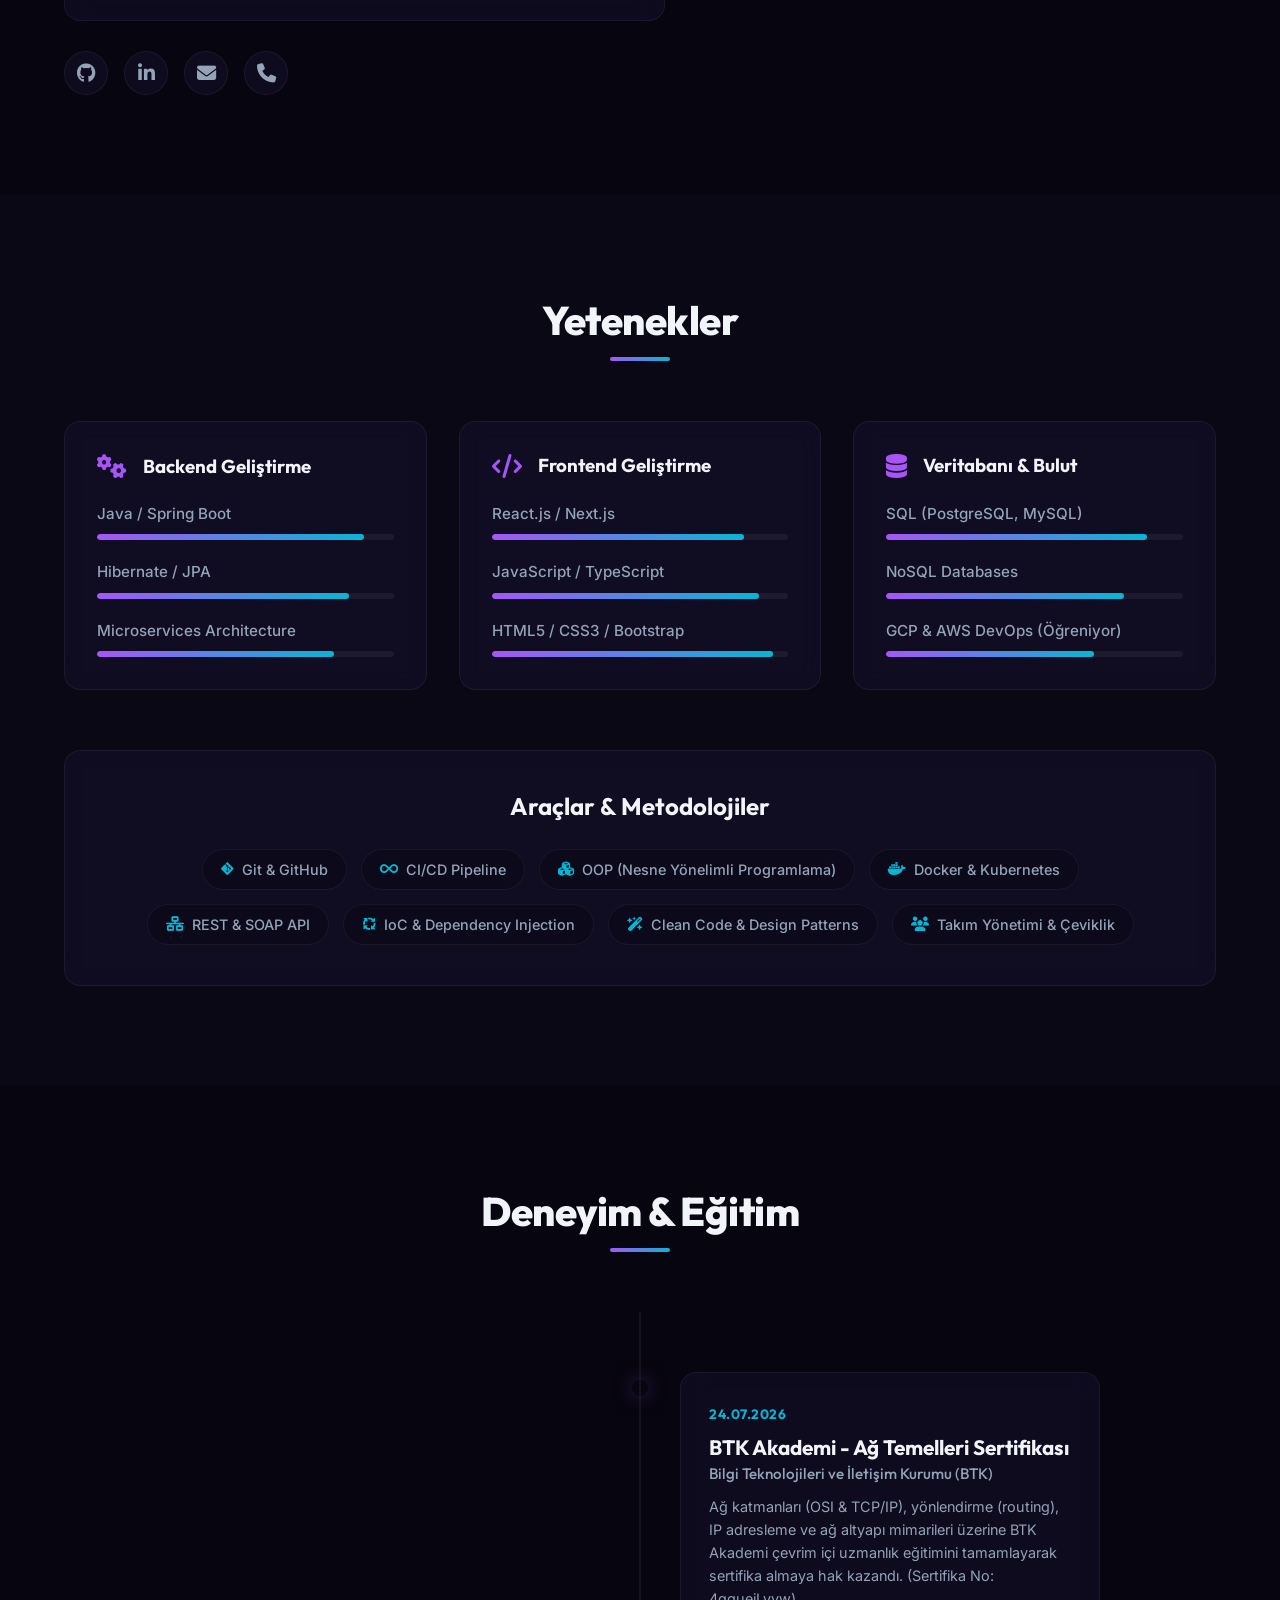
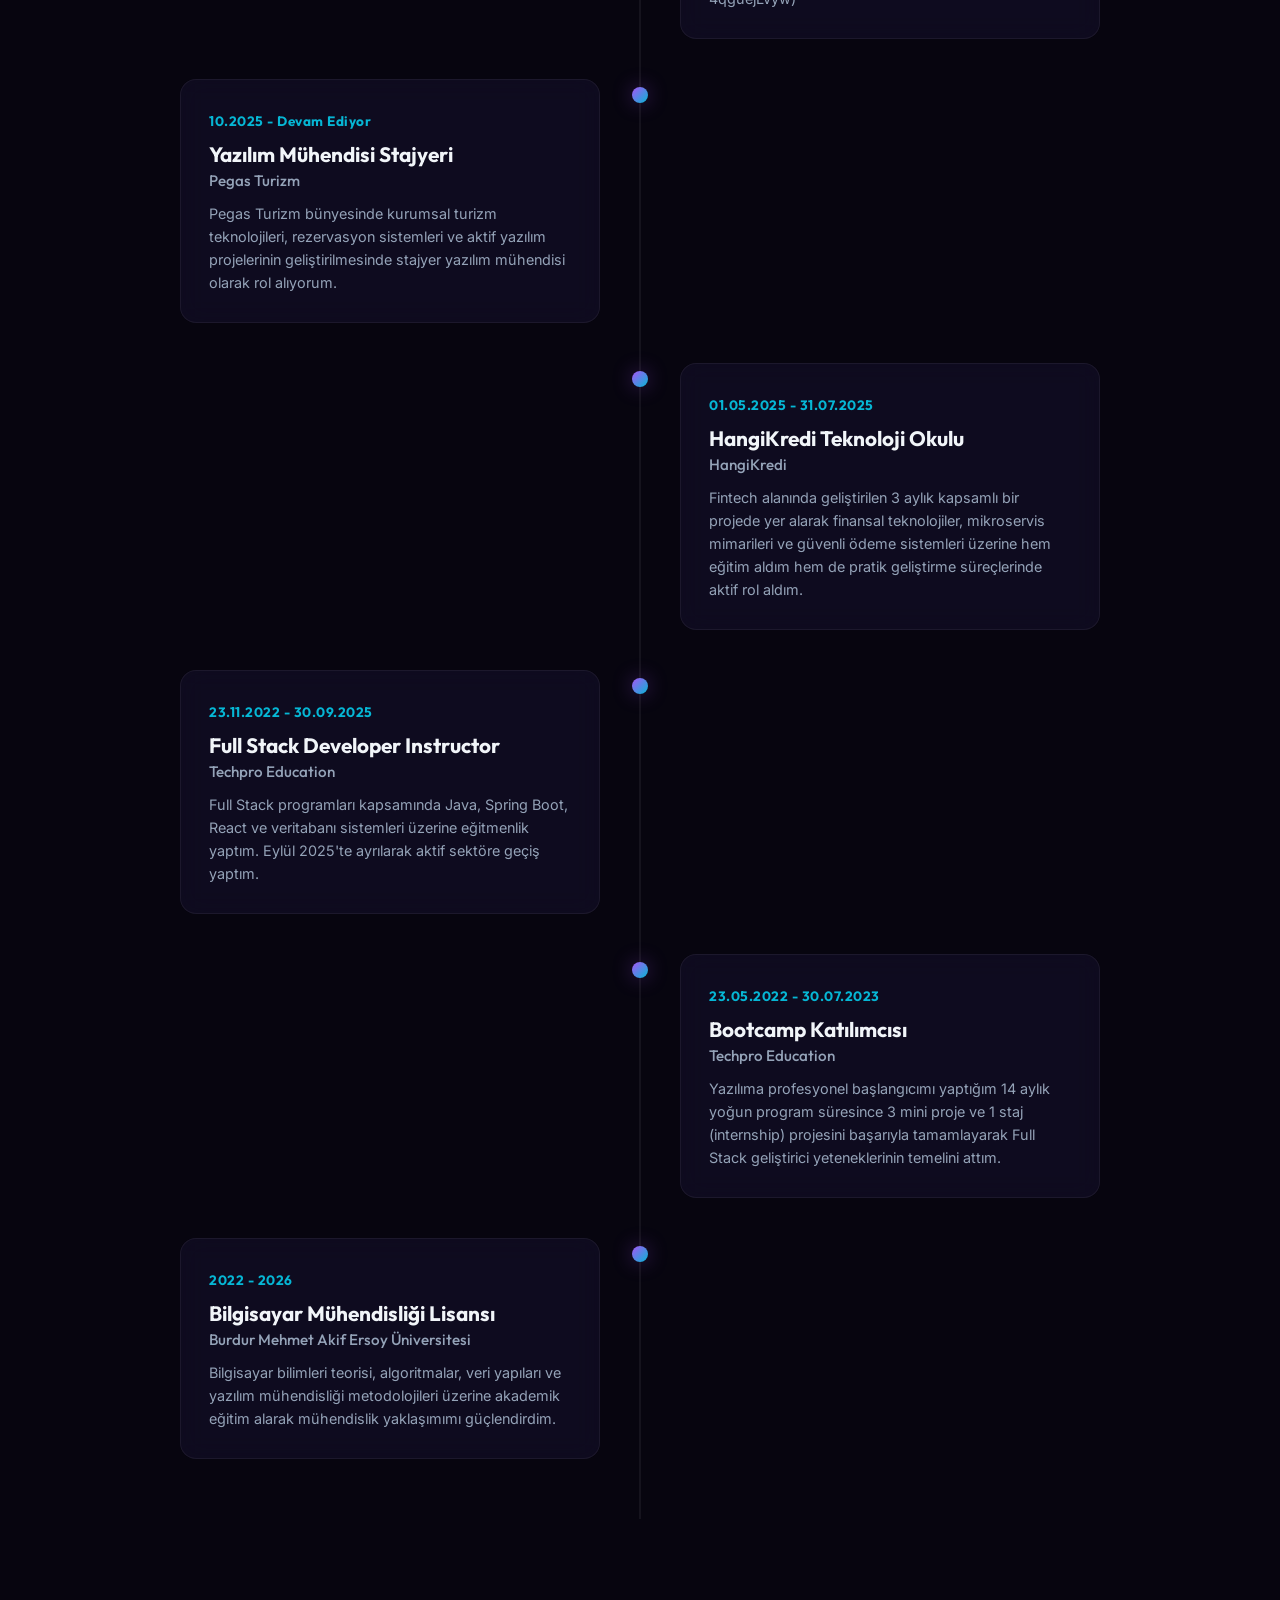
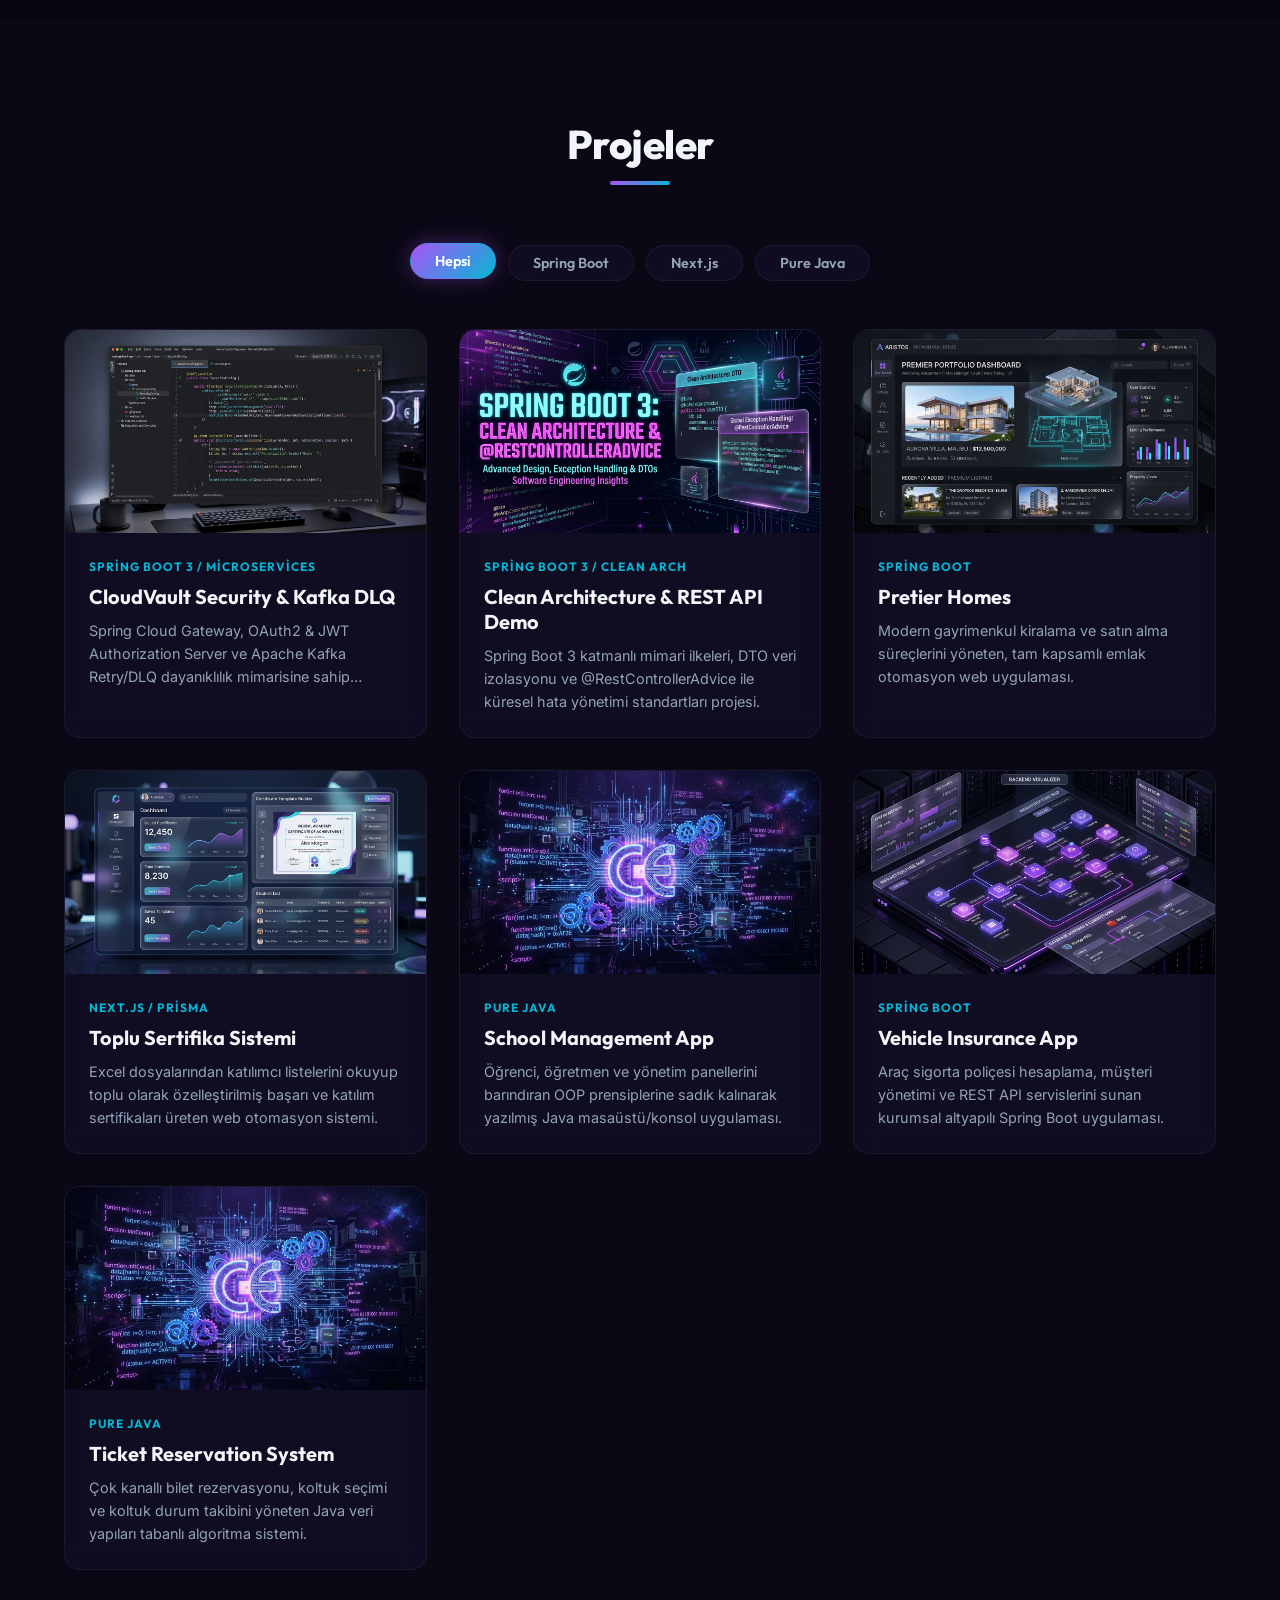
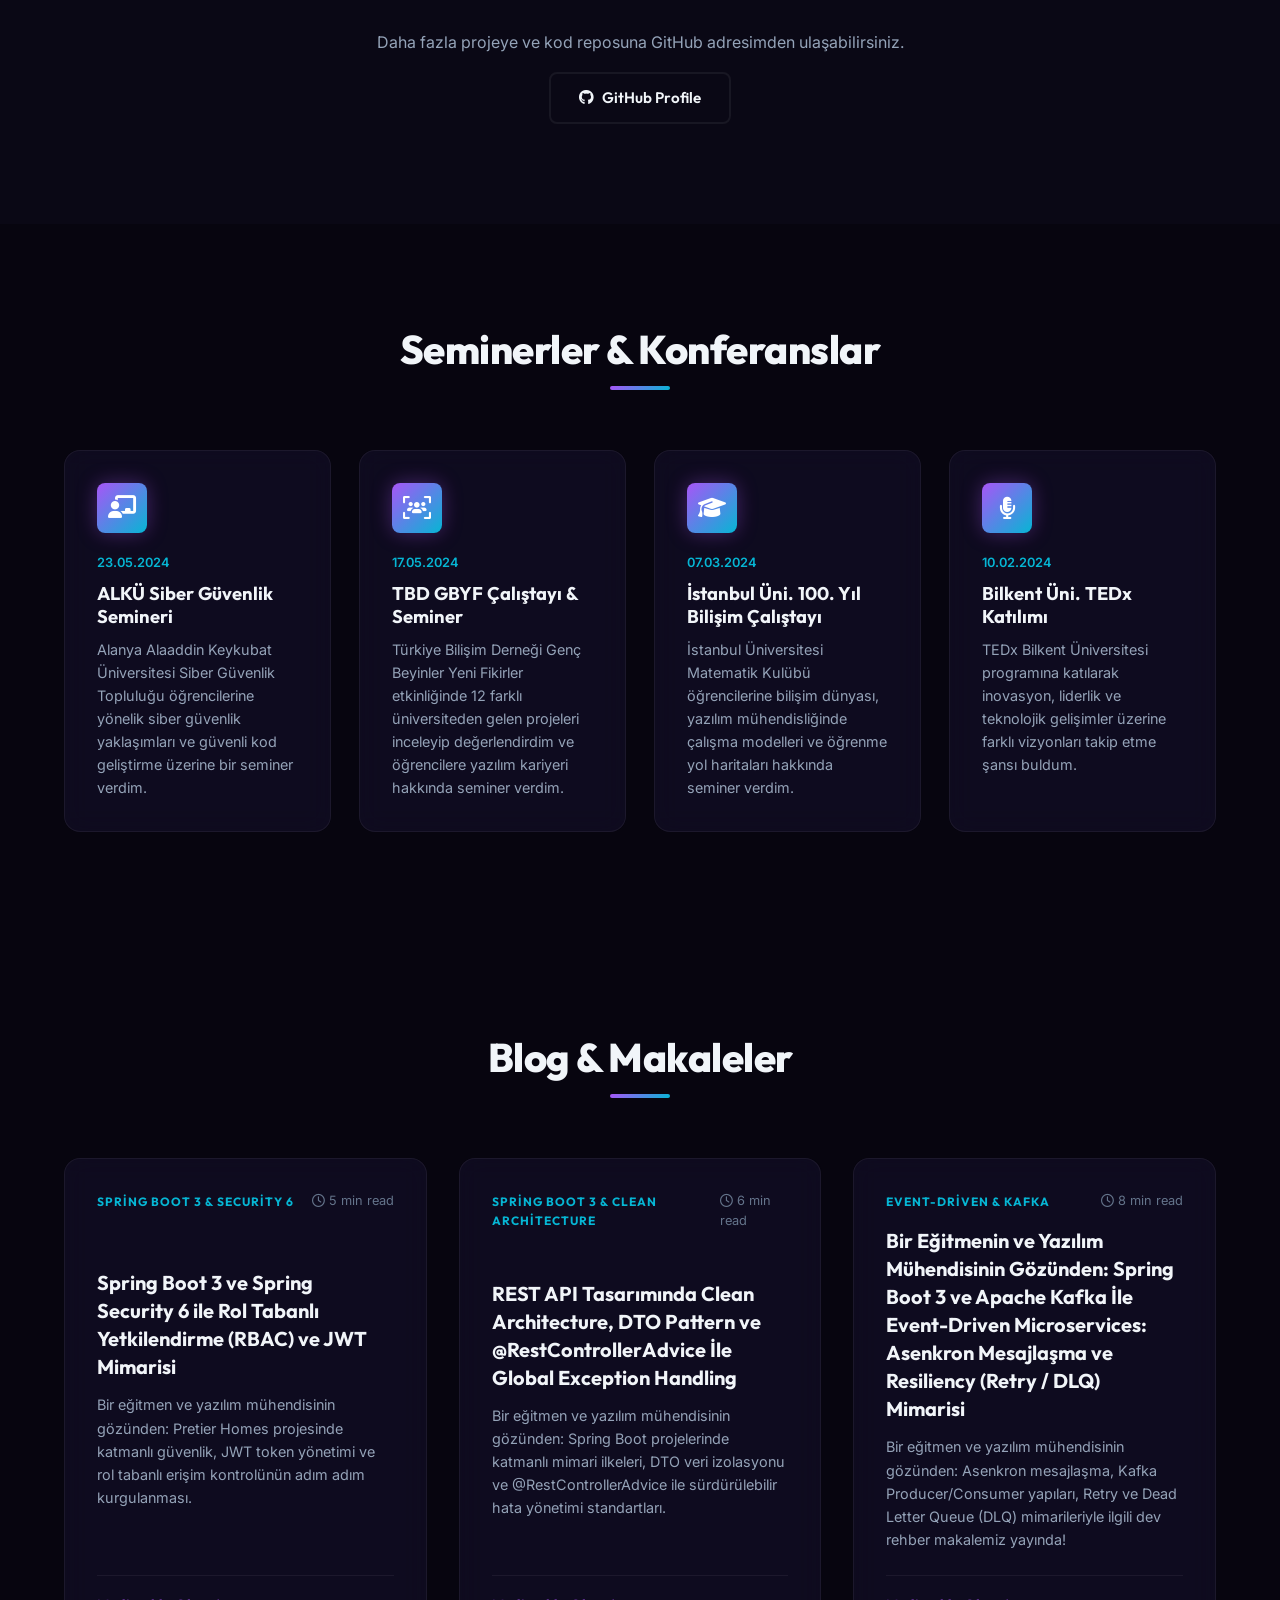
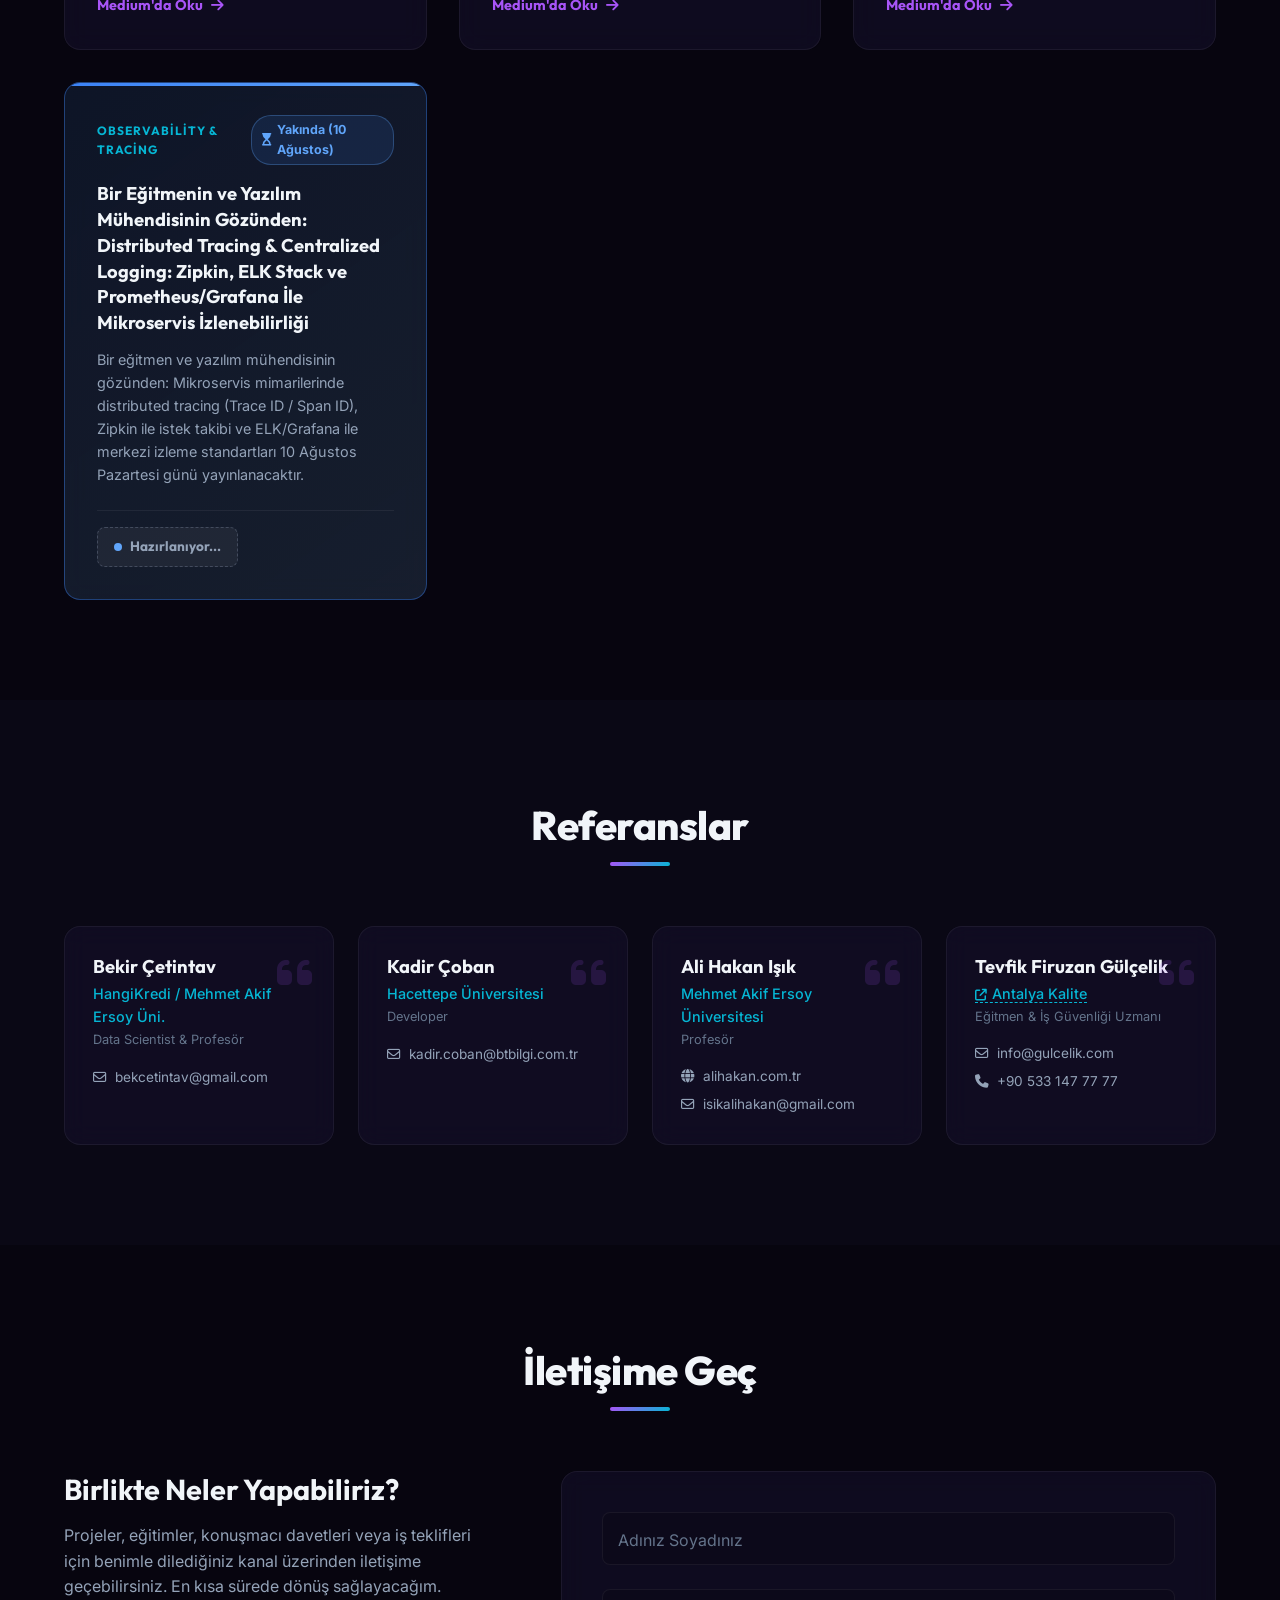
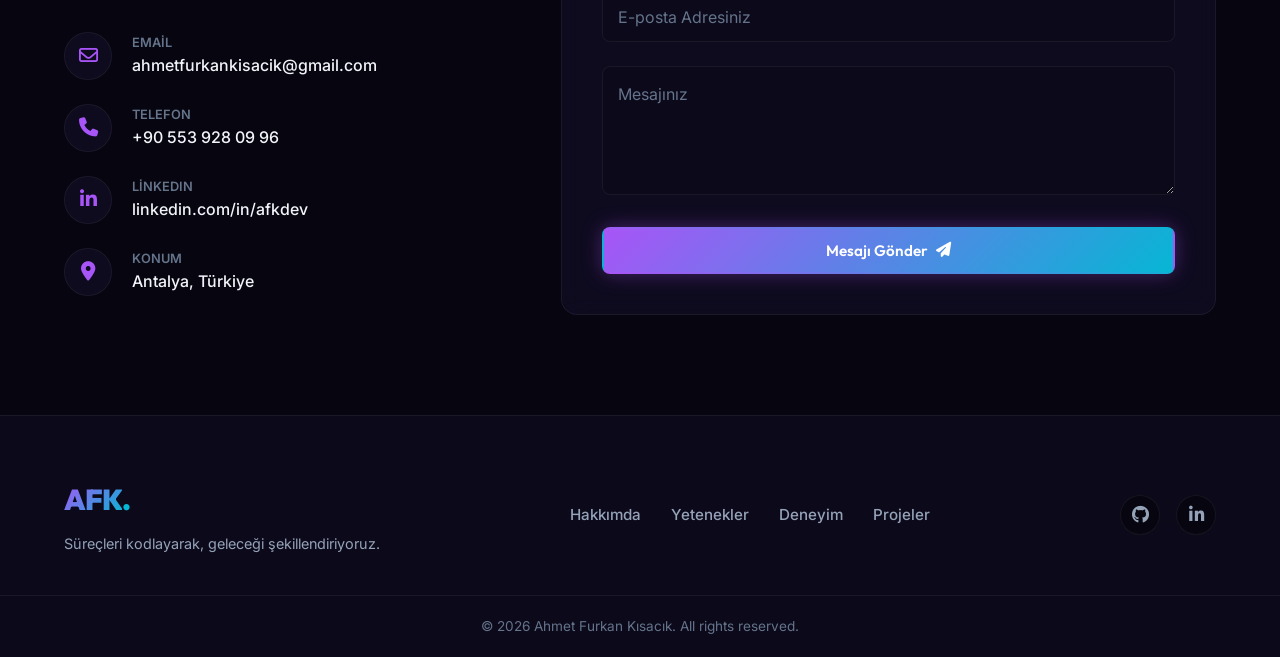
==== commit e3dece50: "feat(blog): add Article 4 teaser card (Distributed Tracing & ELK/Zipkin - 10 August)" ====
--- a/index.html
+++ b/index.html
@@ -622,6 +622,29 @@
                             </a>
                         </div>
                     </article>
+
+                    <!-- Article 4 (Upcoming) -->
+                    <article class="blog-card blog-card-upcoming">
+                        <div class="blog-card-header">
+                            <span class="blog-tag">Observability &amp; Tracing</span>
+                            <span class="blog-badge-upcoming"><i class="fa-solid fa-hourglass-start"></i> <span data-key="article-upcoming-badge-aug10">Yakında (10 Ağustos)</span></span>
+                        </div>
+                        <div class="blog-card-body">
+                            <h3 class="blog-card-title">
+                                <span class="upcoming-title" data-key="article-4-title">
+                                    Bir Eğitmenin ve Yazılım Mühendisinin Gözünden: Distributed Tracing &amp; Centralized Logging: Zipkin, ELK Stack ve Prometheus/Grafana İle Mikroservis İzlenebilirliği
+                                </span>
+                            </h3>
+                            <p class="blog-card-desc" data-key="article-4-desc">
+                                Bir eğitmen ve yazılım mühendisinin gözünden: Mikroservis mimarilerinde distributed tracing (Trace ID / Span ID), Zipkin ile istek takibi ve ELK/Grafana ile merkezi izleme standartları 10 Ağustos Pazartesi günü yayınlanacaktır.
+                            </p>
+                        </div>
+                        <div class="blog-card-footer">
+                            <span class="btn-upcoming">
+                                <span class="spinner-pulse"></span> <span data-key="article-upcoming-btn">Hazırlanıyor...</span>
+                            </span>
+                        </div>
+                    </article>
                 </div>
             </div>
         </section>
@@ -832,6 +855,6 @@
     </a>
 
     <!-- Custom JS -->
-    <script src="script.js?v=3.4"></script>
+    <script src="script.js?v=3.5"></script>
 </body>
 </html>
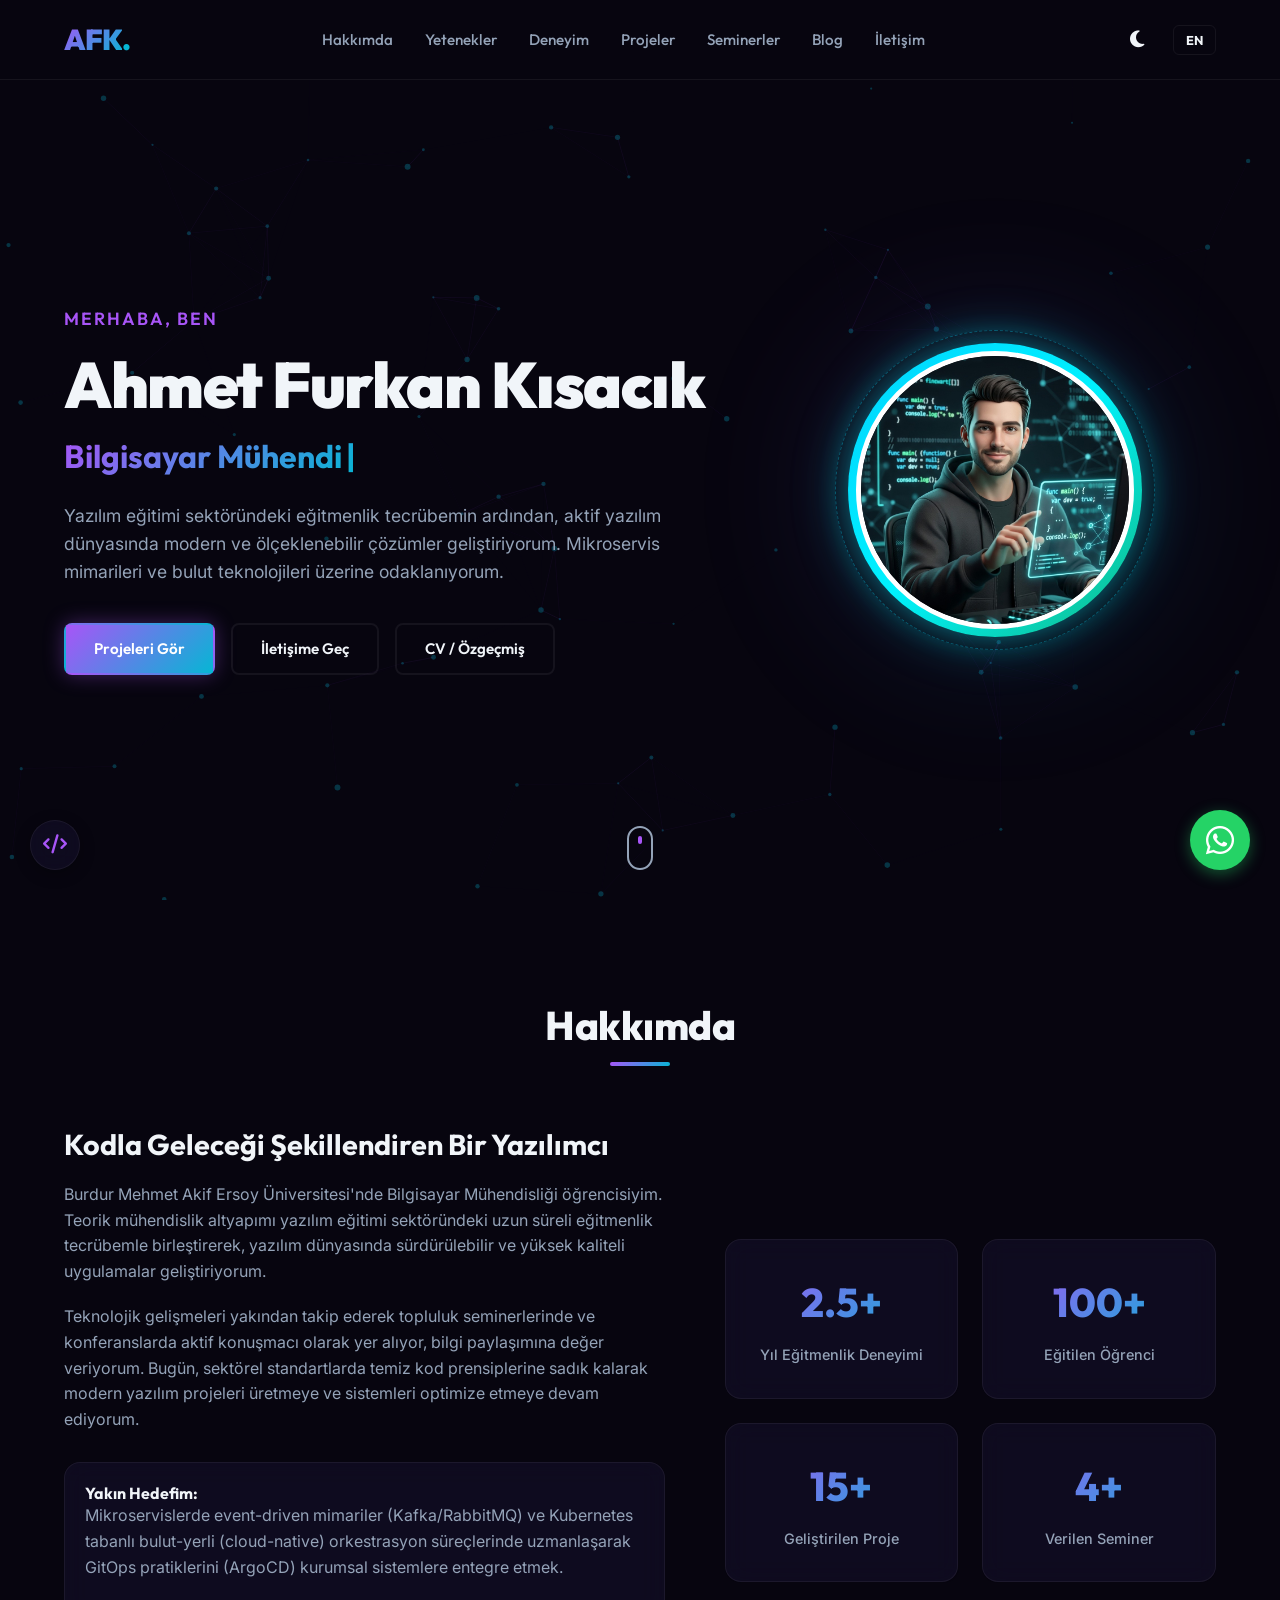
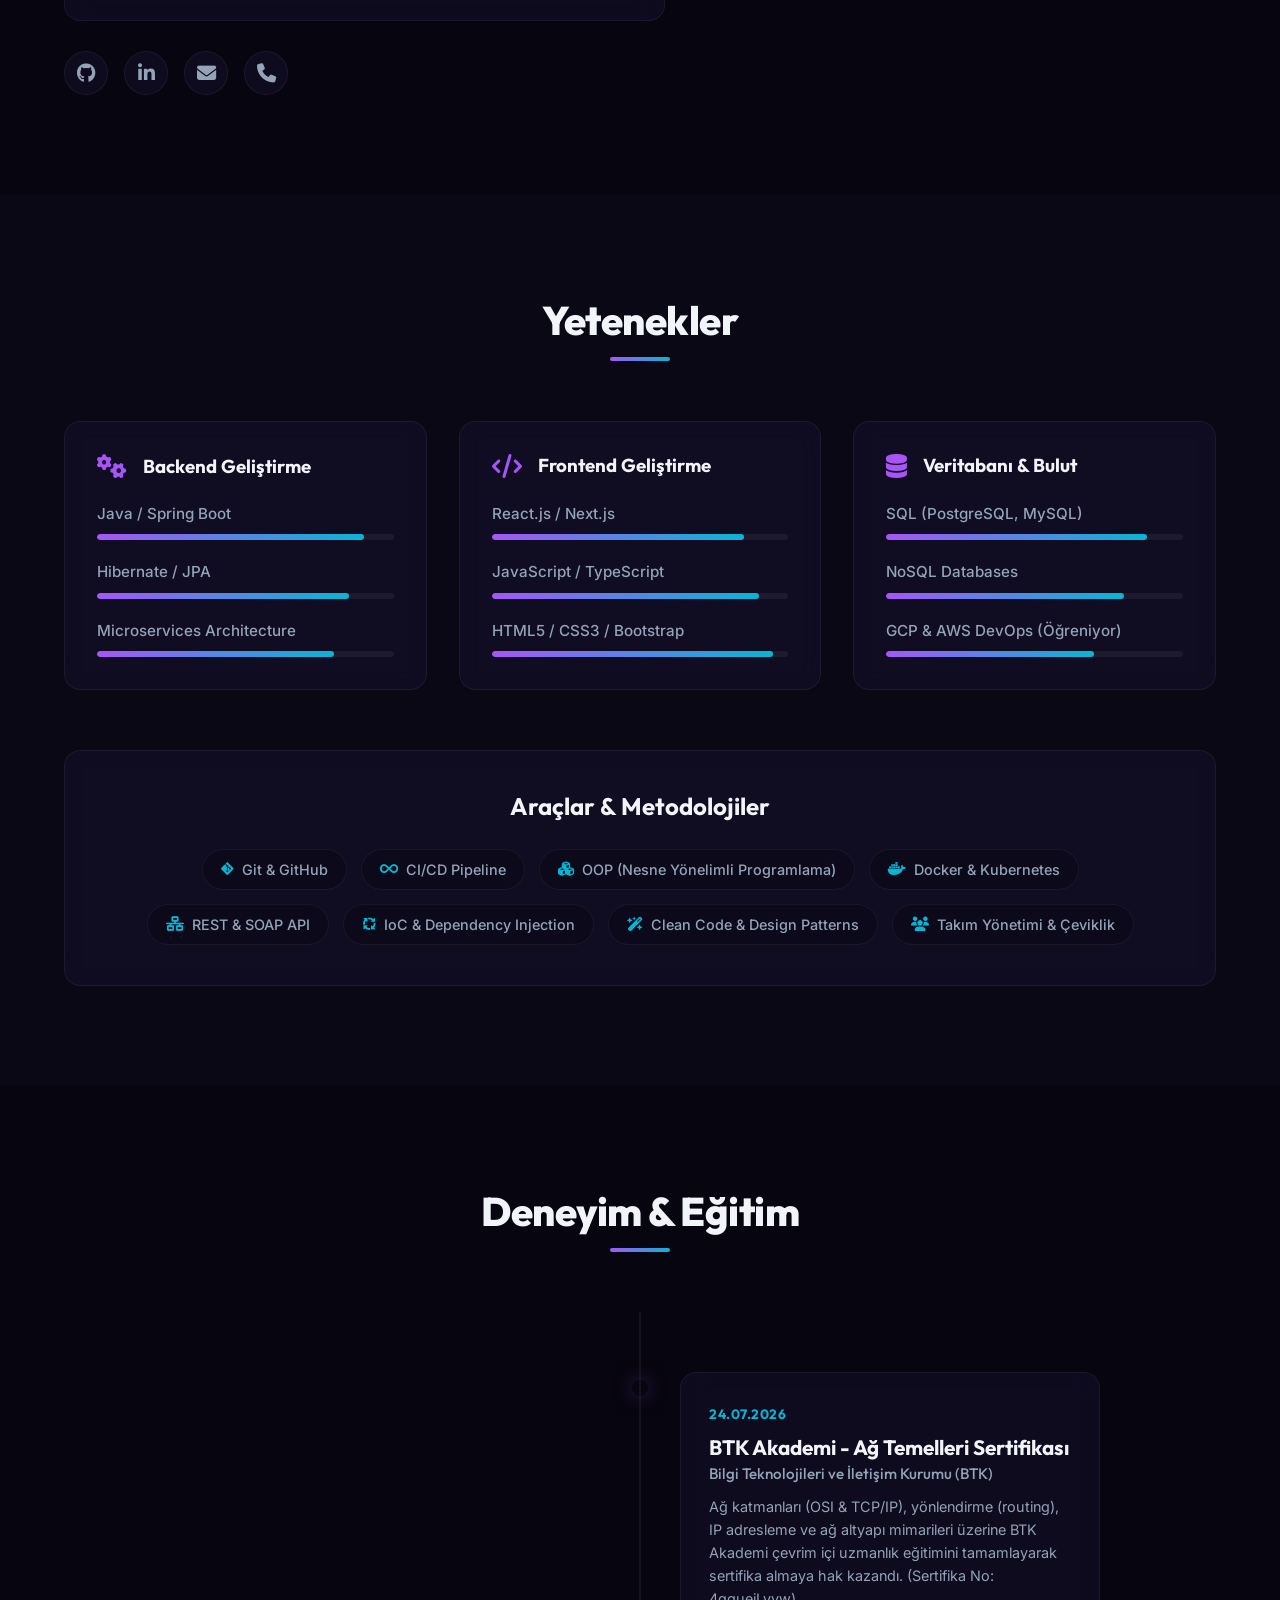
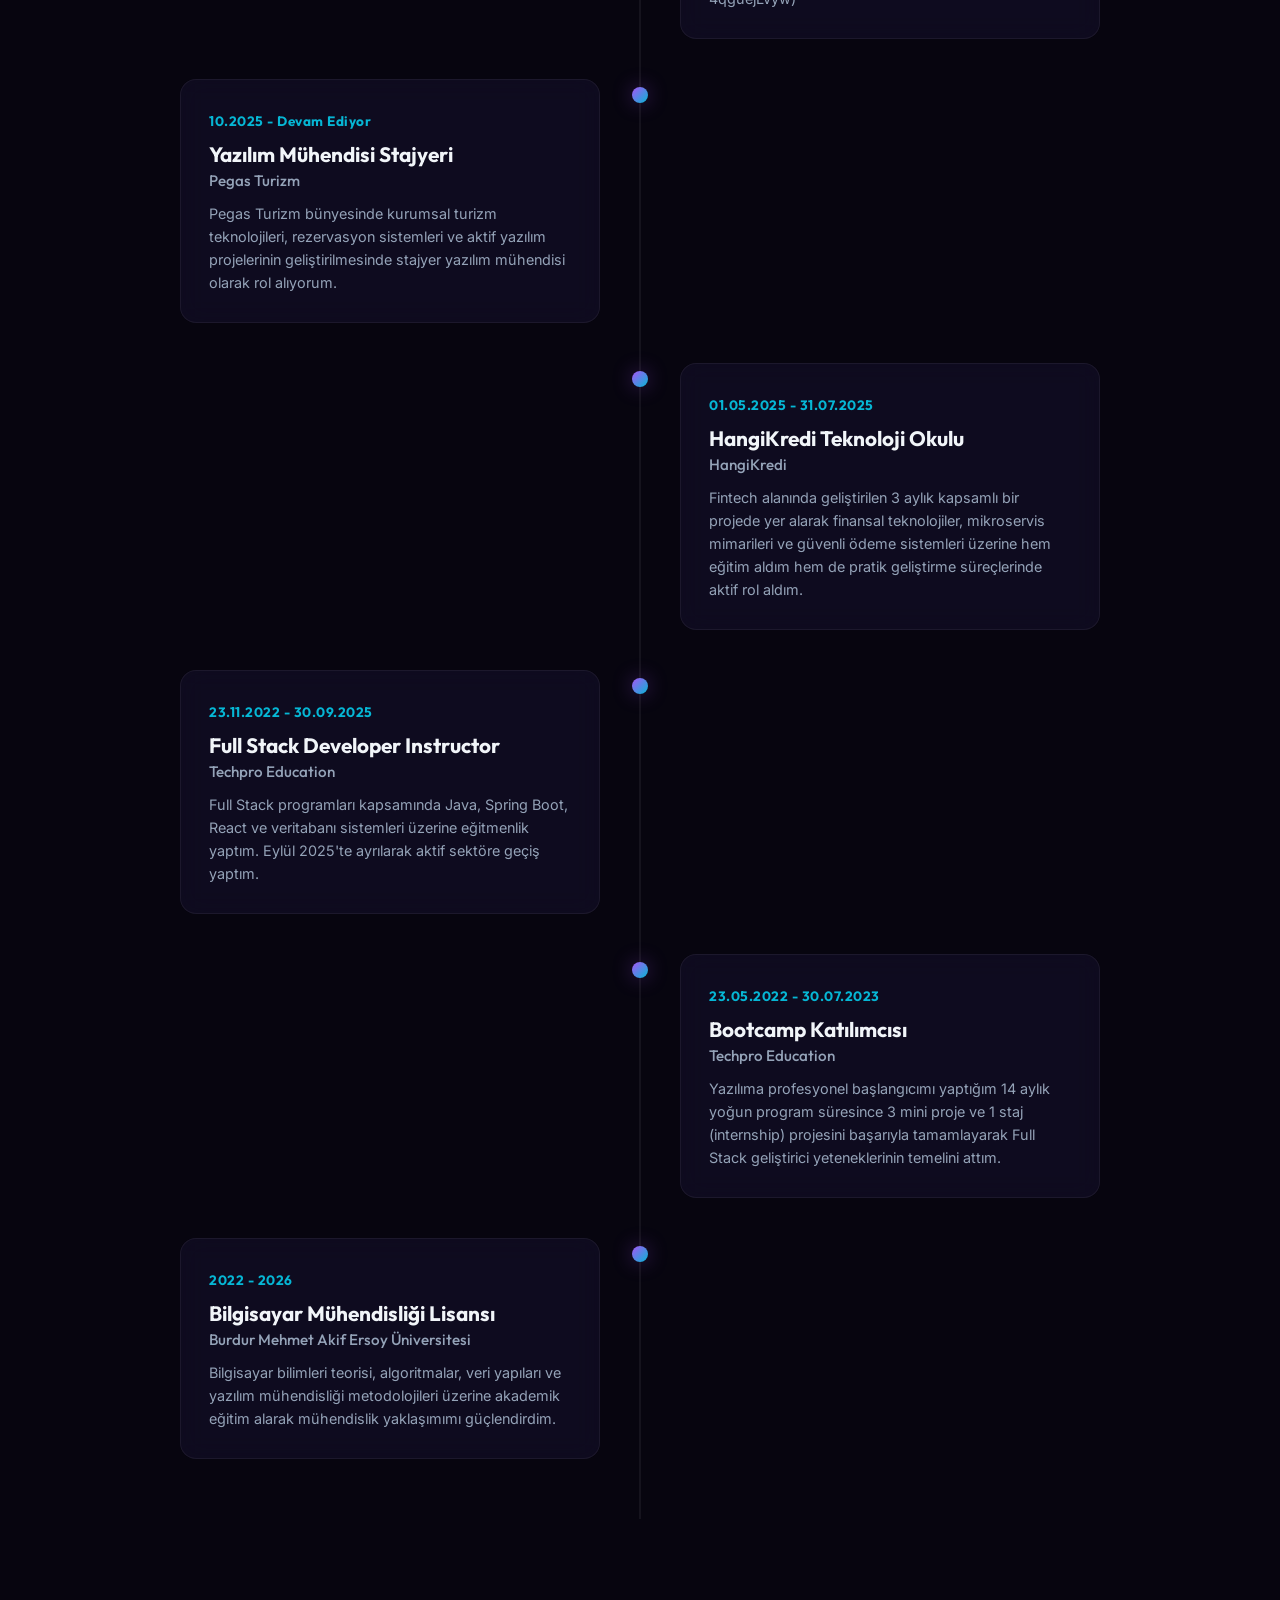
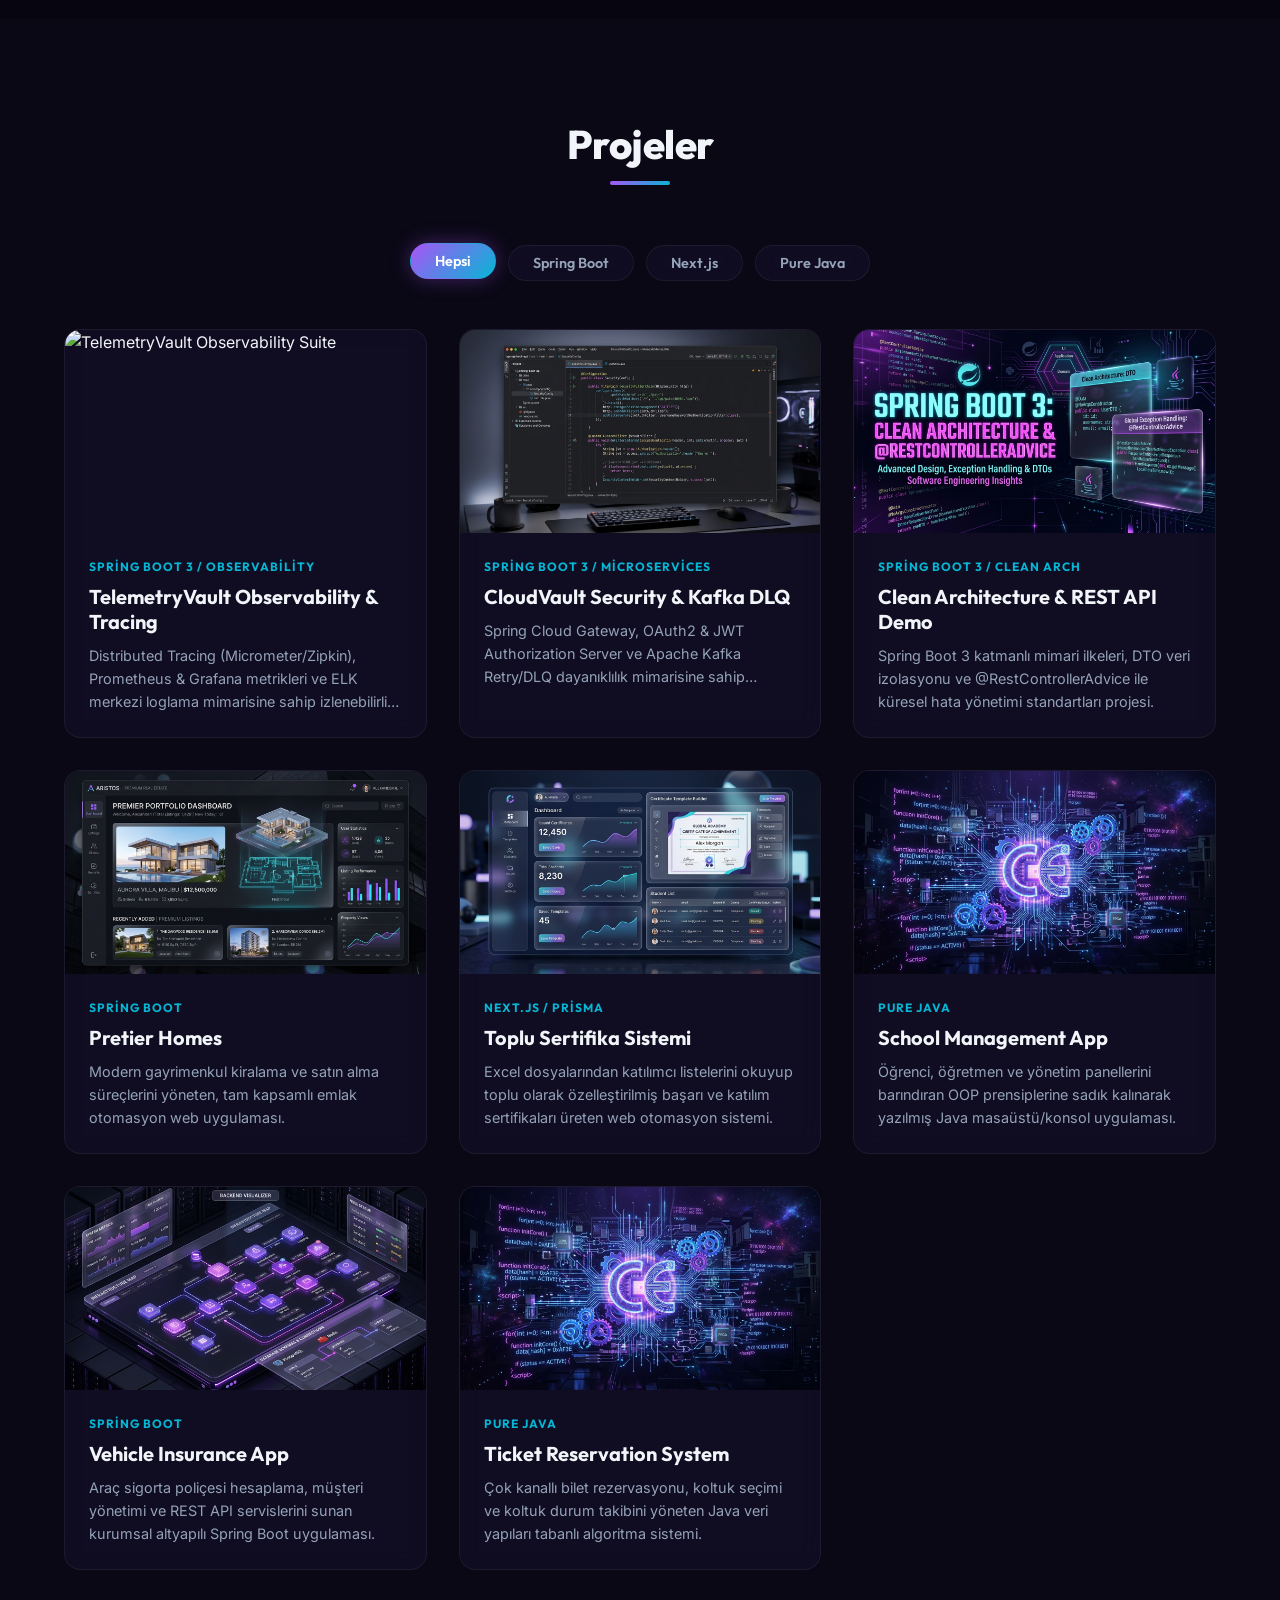
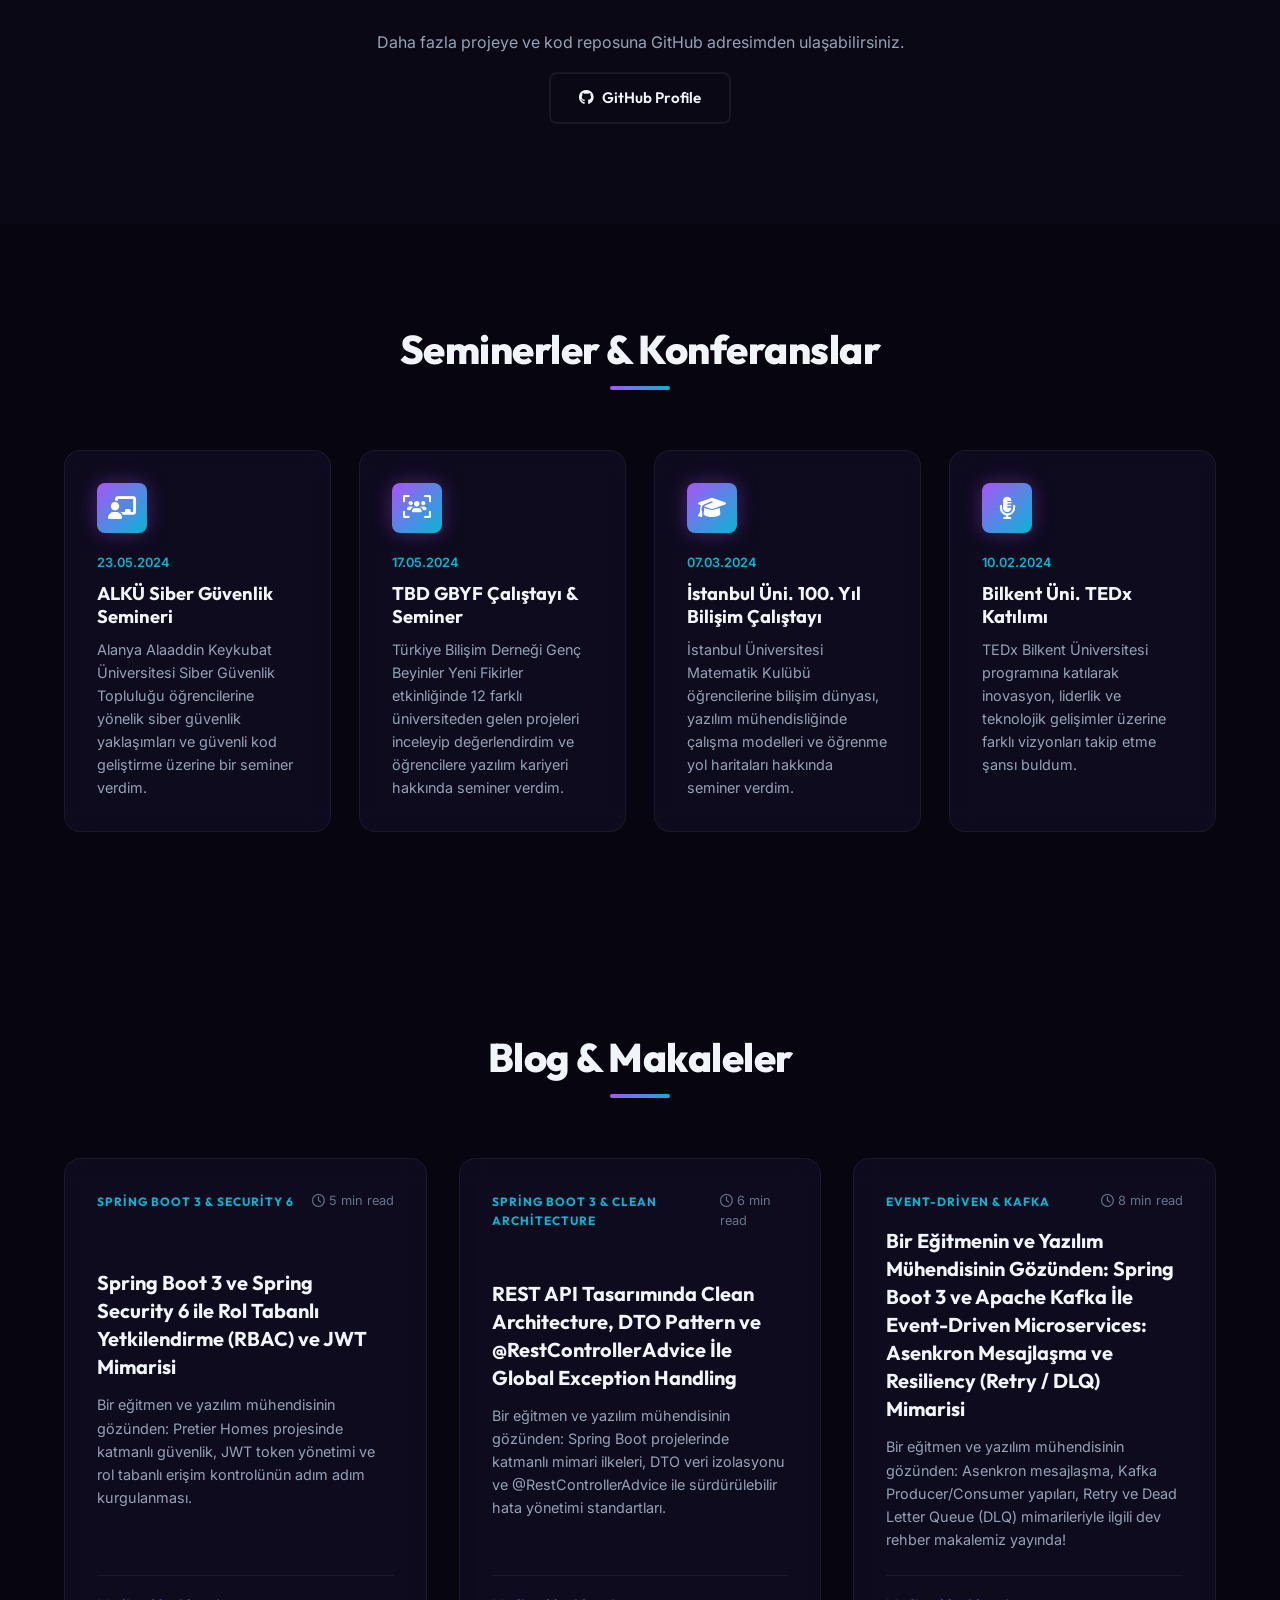
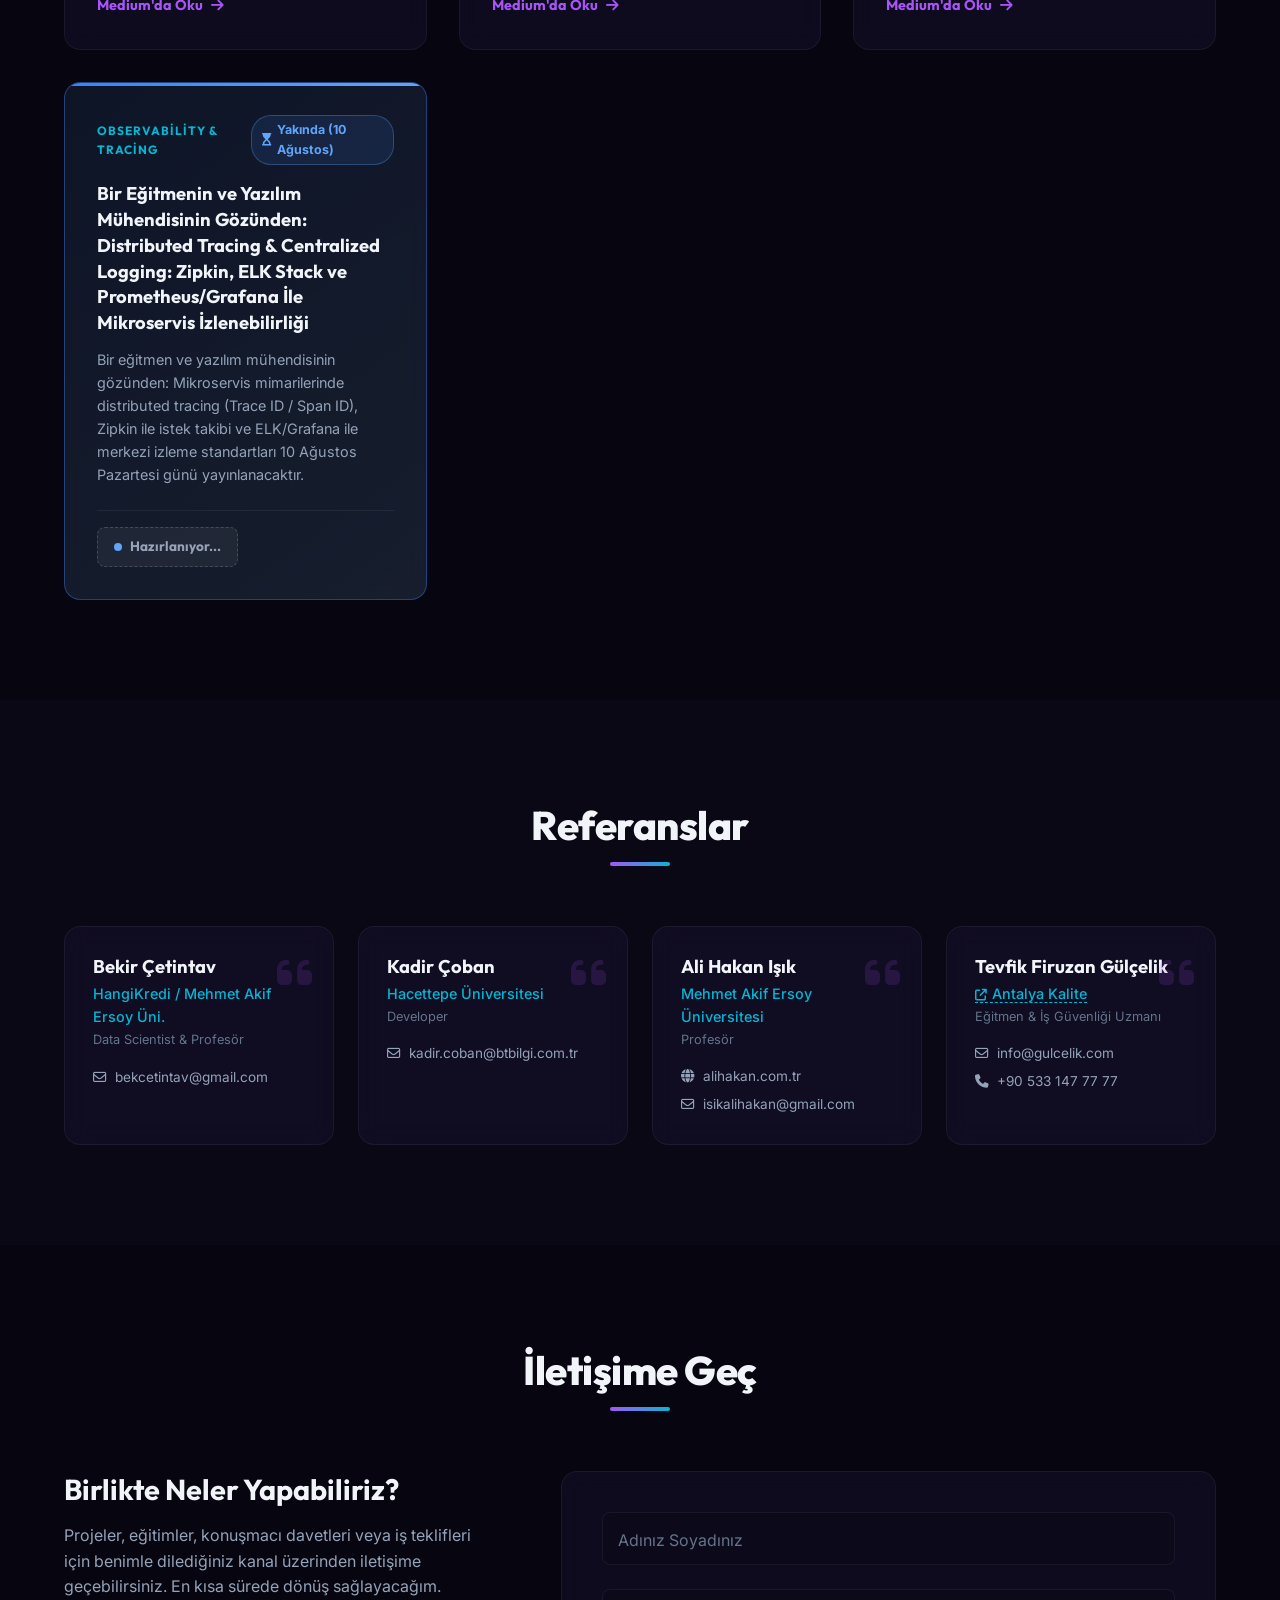
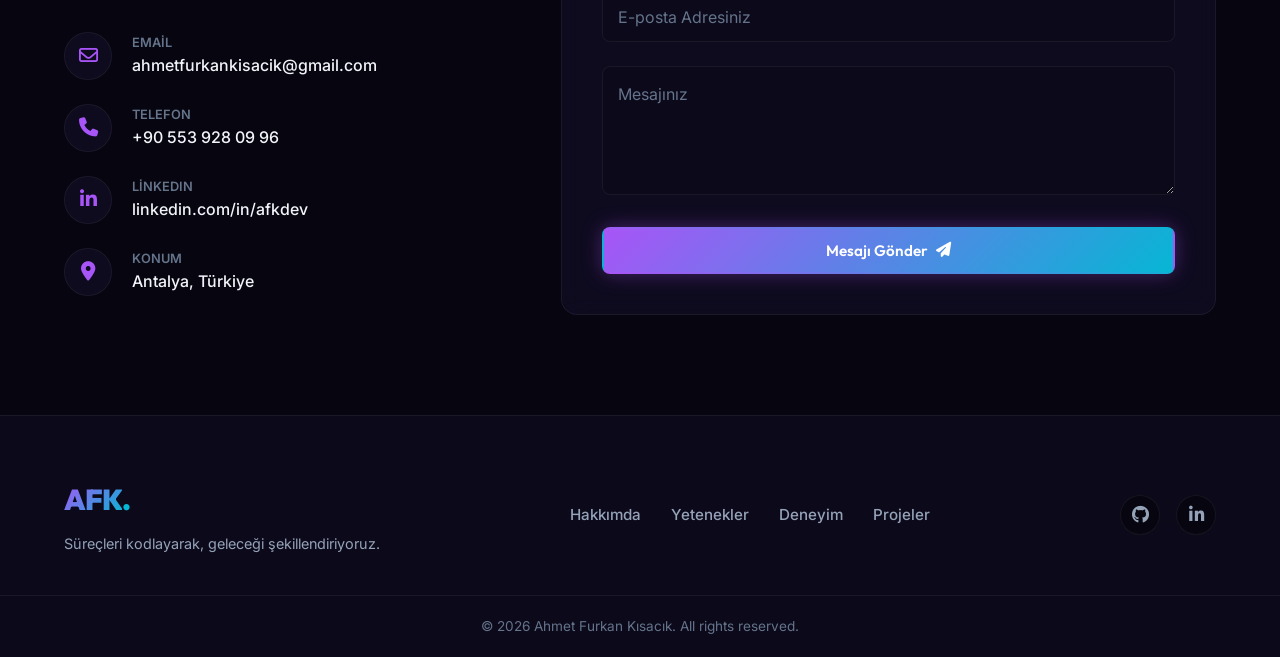
==== commit b509263d: "feat(portfolio): add TelemetryVault-Observability project card and link to github repository" ====
--- a/index.html
+++ b/index.html
@@ -383,7 +383,22 @@
                 </div>
                 <!-- Projects Grid -->
                 <div class="projects-grid">
-                    <!-- Project 0: CloudVault Security -->
+                    <!-- Project 0: TelemetryVault Observability -->
+                    <div class="project-card" data-category="springboot" data-project-id="telemetryvault">
+                        <div class="project-img-wrapper">
+                            <img src="images/backend_systems_cover.jpg" alt="TelemetryVault Observability Suite" class="project-img">
+                            <div class="project-overlay">
+                                <span class="project-view-more" data-key="project-view">Detayları Gör</span>
+                            </div>
+                        </div>
+                        <div class="project-info">
+                            <span class="project-tag">Spring Boot 3 / Observability</span>
+                            <h3 class="project-card-title">TelemetryVault Observability &amp; Tracing</h3>
+                            <p class="project-card-desc" data-key="proj-telemetry-desc">Distributed Tracing (Micrometer/Zipkin), Prometheus &amp; Grafana metrikleri ve ELK merkezi loglama mimarisine sahip izlenebilirlik suite projesi.</p>
+                        </div>
+                    </div>
+
+                    <!-- Project 1: CloudVault Security -->
                     <div class="project-card" data-category="springboot" data-project-id="cloudvault">
                         <div class="project-img-wrapper">
                             <img src="images/jwt_code_snapshot.jpg" alt="CloudVault Security Microservices" class="project-img">
@@ -855,6 +870,6 @@
     </a>
 
     <!-- Custom JS -->
-    <script src="script.js?v=3.5"></script>
+    <script src="script.js?v=3.6"></script>
 </body>
 </html>
